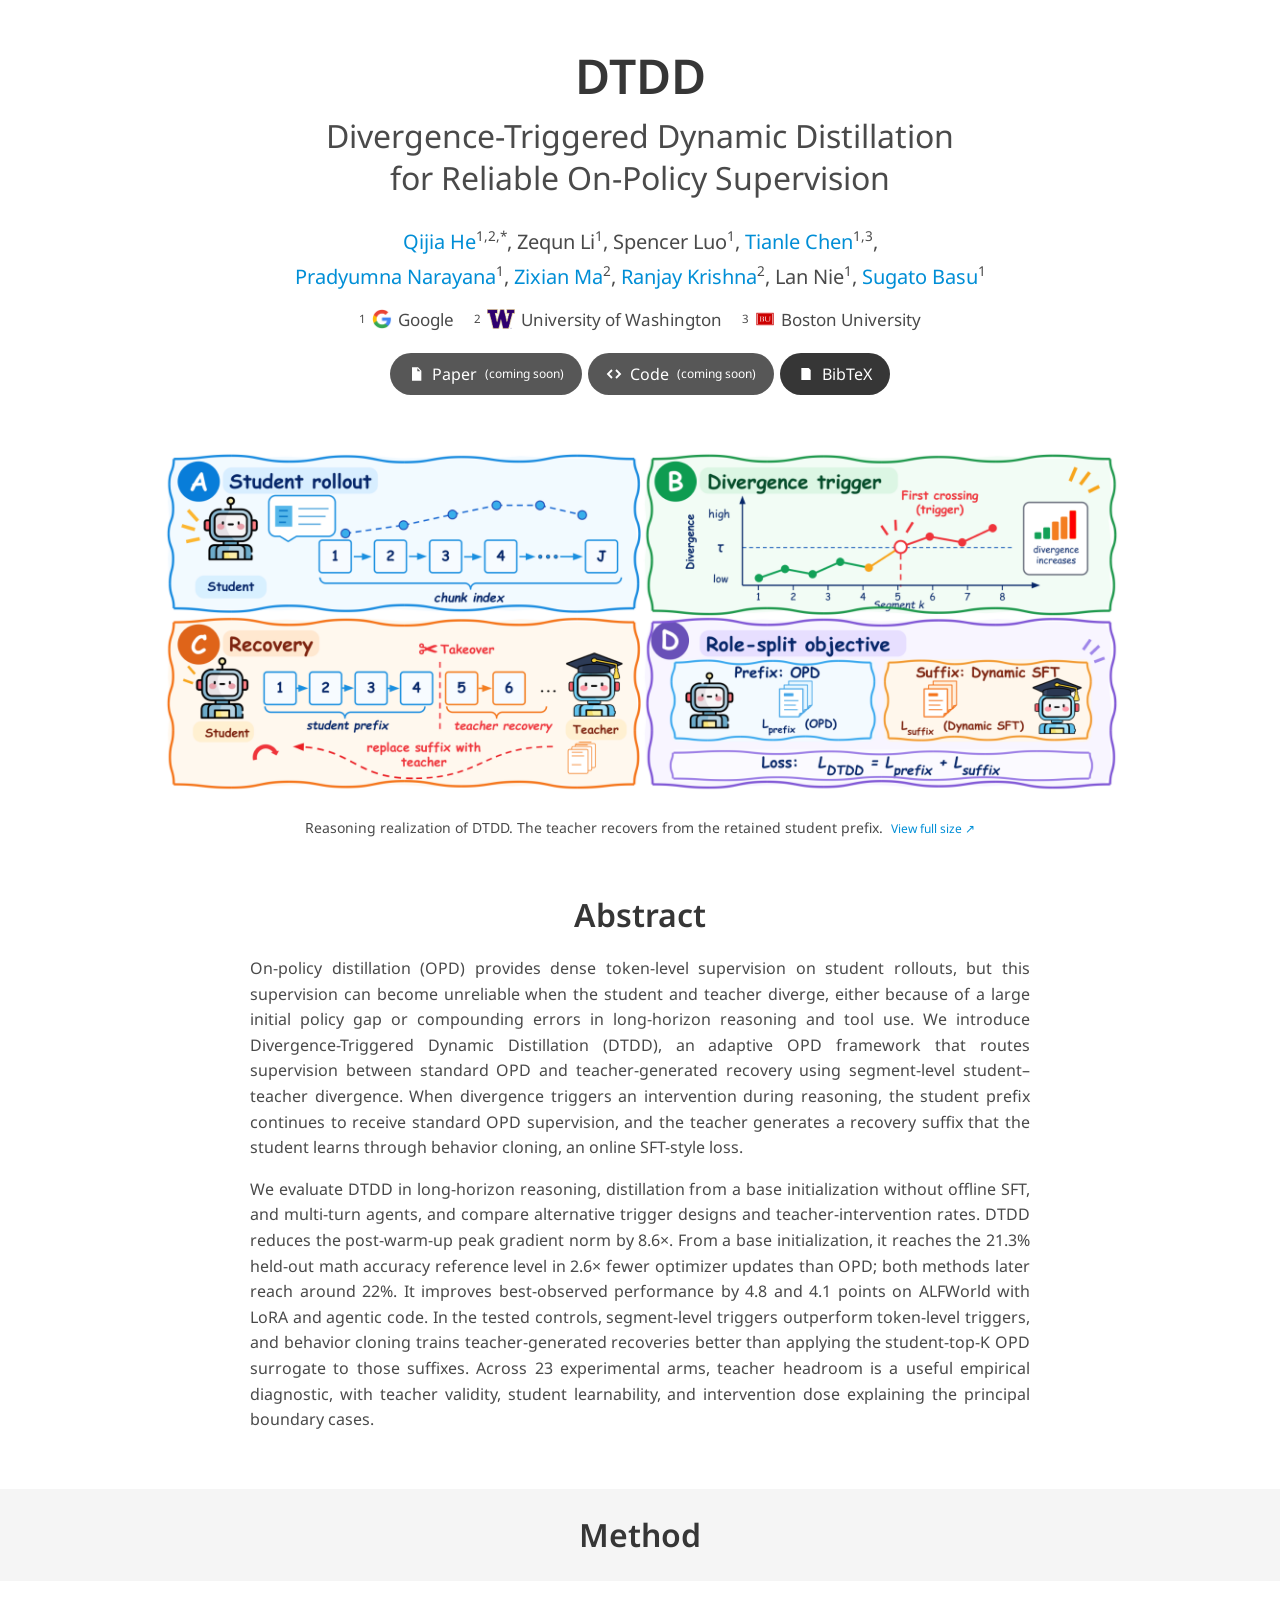
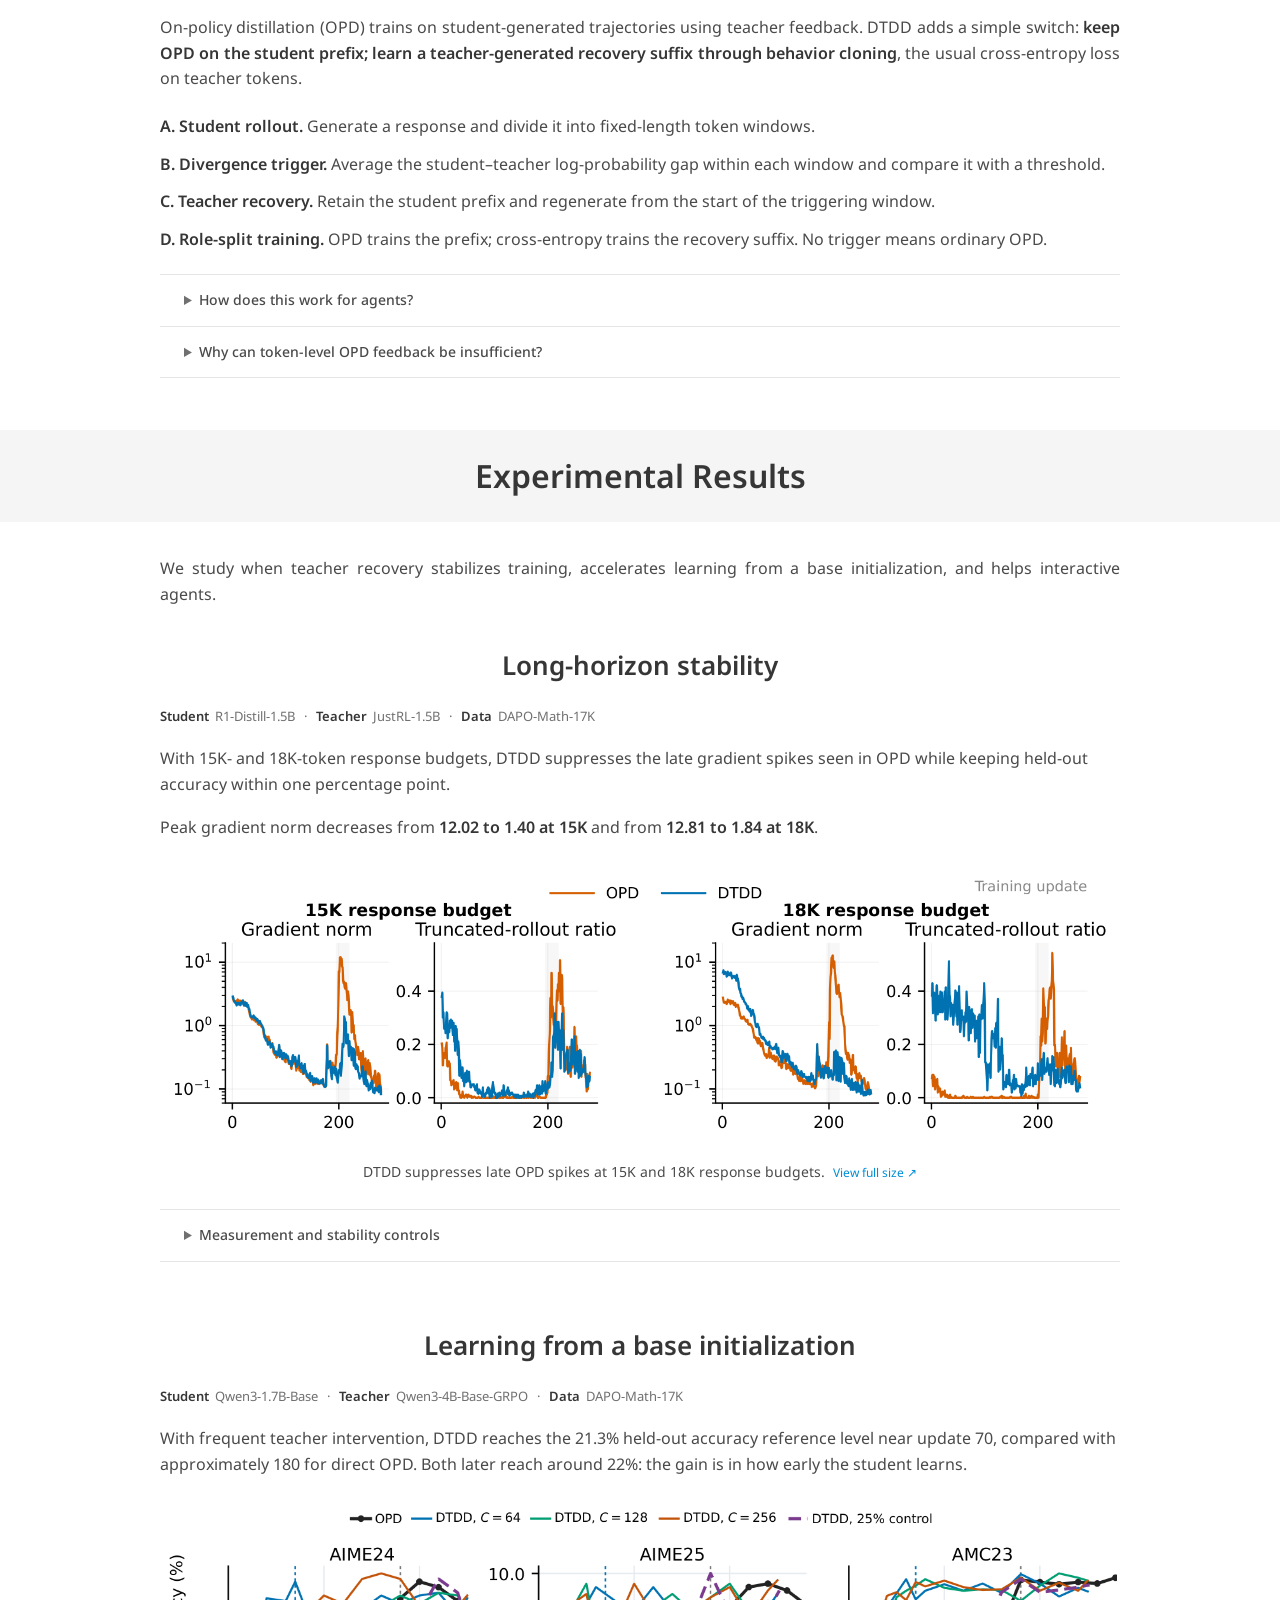
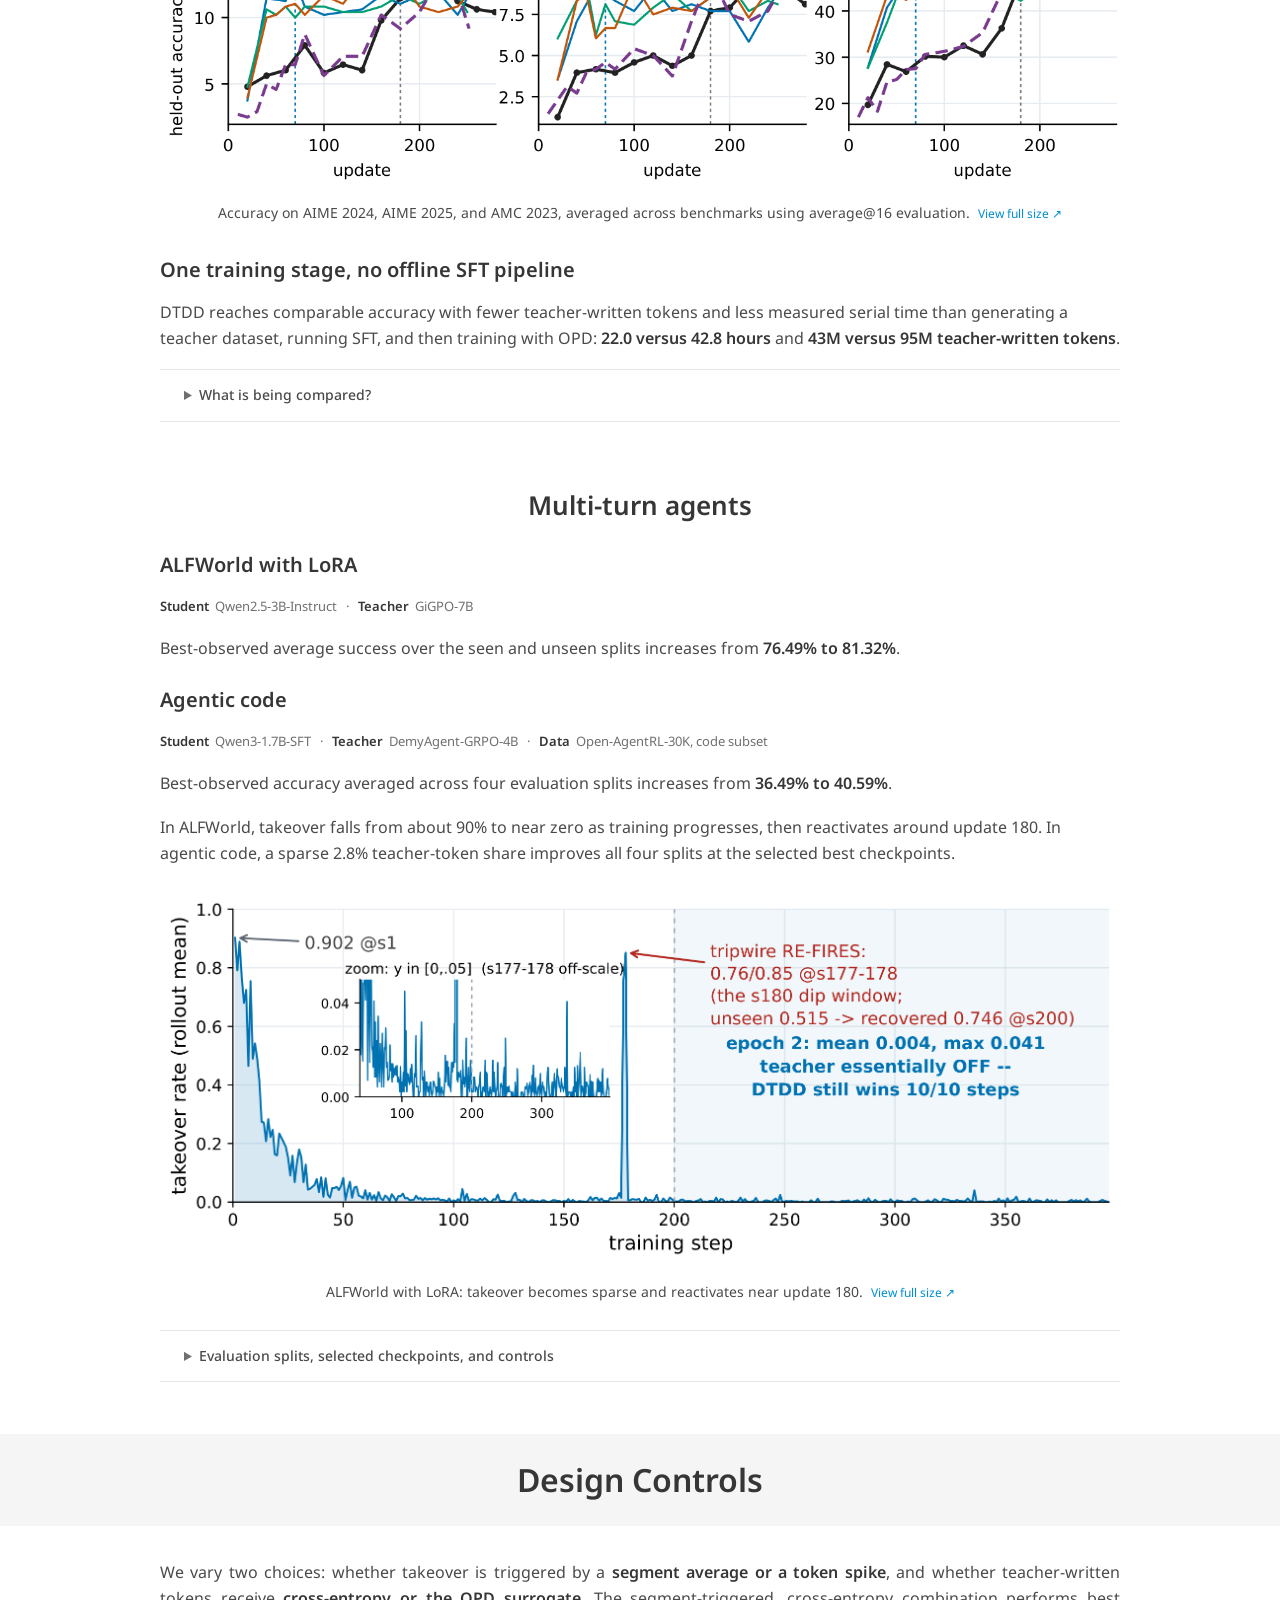
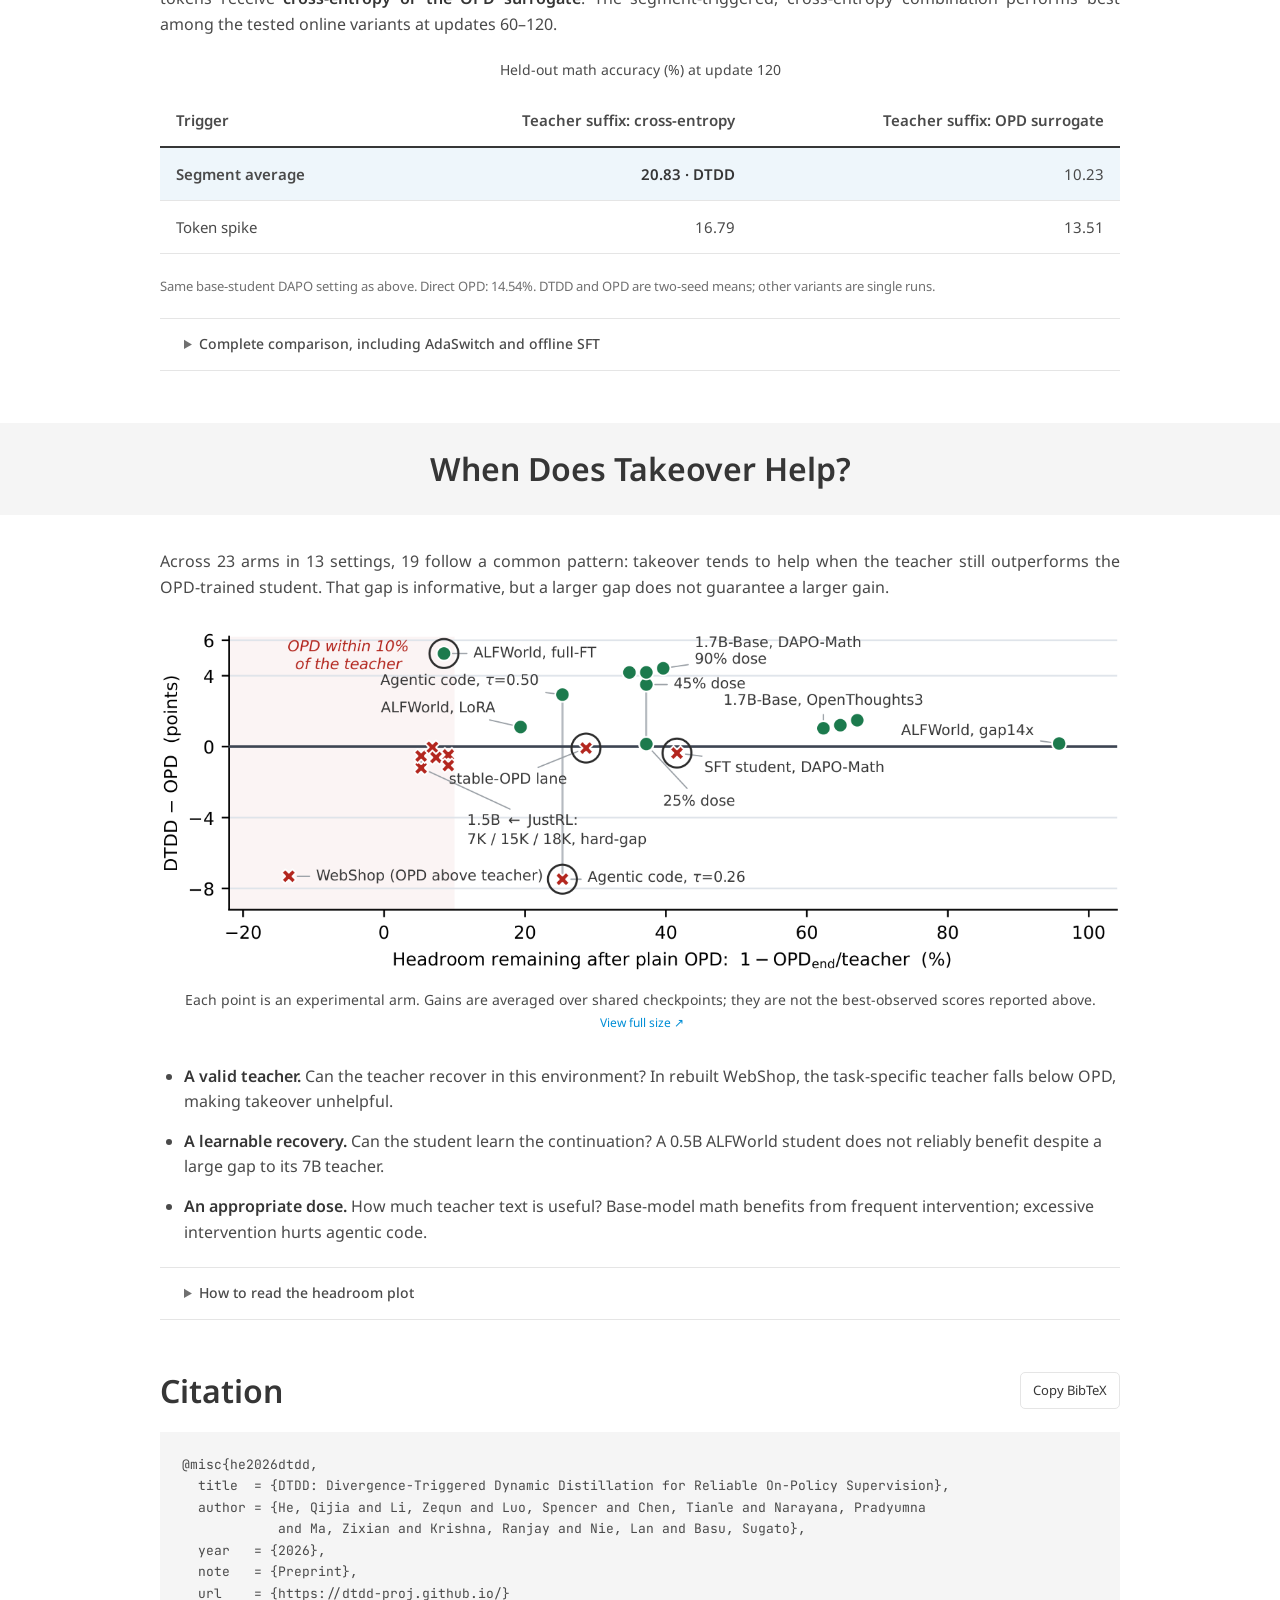
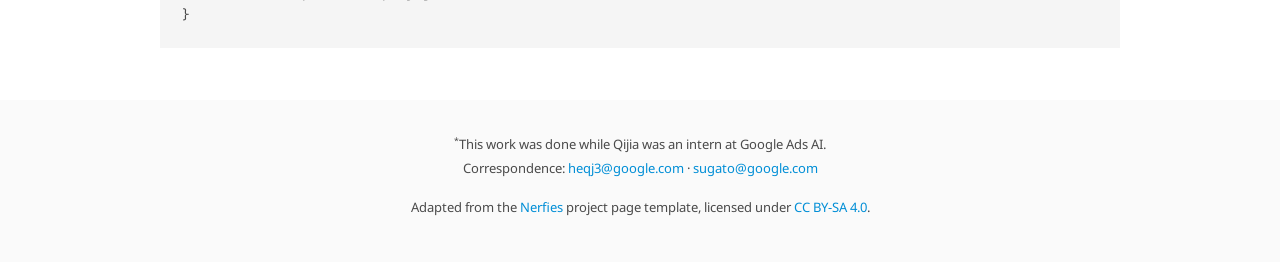
==== index.html @ 95c1c894 "Link Pradyumna Narayana to Google Scholar" ====
<!doctype html>
<html lang="en">
<head>
  <meta charset="utf-8">
  <meta name="viewport" content="width=device-width,initial-scale=1">
  <meta name="color-scheme" content="light">
  <title>DTDD: Divergence-Triggered Dynamic Distillation for Reliable On-Policy Supervision</title>
  <meta name="description" content="DTDD uses segment-level student–teacher divergence to route supervision: OPD on the student prefix, behavior cloning on the teacher recovery suffix.">
  <link rel="canonical" href="https://dtdd-proj.github.io/">
  <meta property="og:type" content="website">
  <meta property="og:url" content="https://dtdd-proj.github.io/">
  <meta property="og:title" content="DTDD: Divergence-Triggered Dynamic Distillation for Reliable On-Policy Supervision">
  <meta property="og:description" content="DTDD uses segment-level student–teacher divergence to route supervision: OPD on the student prefix, behavior cloning on the teacher recovery suffix.">
  <meta property="og:image" content="https://dtdd-proj.github.io/static/images/fig_dtdd_pipeline.png">
  <meta property="og:image:width" content="2000">
  <meta property="og:image:height" content="730">
  <meta property="og:image:alt" content="DTDD: student rollout, divergence trigger, teacher recovery, and role-split training.">
  <meta name="twitter:card" content="summary_large_image">
  <meta name="twitter:title" content="DTDD: Divergence-Triggered Dynamic Distillation for Reliable On-Policy Supervision">
  <meta name="twitter:description" content="DTDD uses segment-level student–teacher divergence to route supervision: OPD on the student prefix, behavior cloning on the teacher recovery suffix.">
  <meta name="twitter:image" content="https://dtdd-proj.github.io/static/images/fig_dtdd_pipeline.png">
  <link rel="icon" href="static/favicon.svg" type="image/svg+xml">
  <link rel="preconnect" href="https://fonts.googleapis.com">
  <link rel="preconnect" href="https://fonts.gstatic.com" crossorigin>
  <link rel="stylesheet" href="https://fonts.googleapis.com/css2?family=Google+Sans:wght@400;500;600;700&family=Noto+Sans:wght@400;500;600;700&family=JetBrains+Mono:wght@400&display=swap">
  <link rel="stylesheet" href="static/site.css">
  <script src="static/site.js" defer></script>
</head>
<body>
<a class="skip-link" href="#method">Skip to the method</a>
<main id="top">
  <header class="hero">
    <h1>DTDD</h1>
    <p class="publication-subtitle">Divergence-Triggered Dynamic Distillation<br class="desktop-break"> for Reliable On-Policy Supervision</p>
    <div class="authors">
      <span><a href="https://qijia-he.github.io/">Qijia He</a><sup>1,2,*</sup></span>,
      <span>Zequn Li<sup>1</sup></span>,
      <span>Spencer Luo<sup>1</sup></span>,
      <span><a href="https://cs-people.bu.edu/tianle/">Tianle Chen</a><sup>1,3</sup></span>,
      <span><a href="https://scholar.google.com/citations?user=BV2dbjEAAAAJ&amp;hl=en">Pradyumna Narayana</a><sup>1</sup></span>,
      <span><a href="https://zixianma.github.io/">Zixian Ma</a><sup>2</sup></span>,
      <span><a href="https://ranjaykrishna.com/index.html">Ranjay Krishna</a><sup>2</sup></span>,
      <span>Lan Nie<sup>1</sup></span>,
      <span><a href="https://sites.google.com/site/sugatobasu/">Sugato Basu</a><sup>1</sup></span>
    </div>
    <div class="affiliations">
      <span><sup>1</sup><img src="static/images/google_g.png" width="330" height="330" alt="">Google</span>
      <span><sup>2</sup><img src="static/images/uw.png" width="330" height="228" alt="">University of Washington</span>
      <span><sup>3</sup><img src="static/images/bu_monogram.png" width="57" height="57" alt="">Boston University</span>
    </div>
    <div class="resources"><span class="button unavailable" aria-disabled="true"><svg viewBox="0 0 24 24" aria-hidden="true"><path d="M6 2h9l5 5v15H6zM14 3.5V8h4.5"/></svg>Paper<span class="resource-status">(coming soon)</span></span><span class="button unavailable" aria-disabled="true"><svg viewBox="0 0 24 24" aria-hidden="true"><path d="M8 5 1 12l7 7 2-2-5-5 5-5zm8 0-2 2 5 5-5 5 2 2 7-7z"/></svg>Code<span class="resource-status">(coming soon)</span></span><a class="button" href="#bibtex"><svg viewBox="0 0 24 24" aria-hidden="true"><path d="M5 3h11l3 3v15H5zM8 9h8v1.5H8zm0 3h8v1.5H8zm0 3h5v1.5H8z"/></svg>BibTeX</a></div>
  </header>

  <div class="teaser">
    <figure>
      <div class="figure-scroll" tabindex="0" role="region" aria-label="Reasoning pipeline: a student rollout is split into segments; the first high-divergence segment marks where the teacher regenerates the suffix; the prefix receives OPD and the suffix behavior cloning.">
        <a class="figure-link" href="static/images/fig_dtdd_pipeline.png" data-lightbox aria-label="Enlarge figure: Reasoning pipeline: a student rollout is split into segments; the first high-divergence segment marks where the teacher regenerates the suffix; the prefix receives OPD and the suffix behavior cloning.">
          <img src="static/images/fig_dtdd_pipeline.png" width="2000" height="730" loading="eager" decoding="async" fetchpriority="high" alt="Reasoning pipeline: a student rollout is split into segments; the first high-divergence segment marks where the teacher regenerates the suffix; the prefix receives OPD and the suffix behavior cloning.">
        </a>
      </div>
      <figcaption>Reasoning realization of DTDD. The teacher recovers from the retained student prefix. <a href="static/images/fig_dtdd_pipeline.png" data-lightbox data-alt="Reasoning pipeline: a student rollout is split into segments; the first high-divergence segment marks where the teacher regenerates the suffix; the prefix receives OPD and the suffix behavior cloning." class="enlarge">View full size ↗</a><span class="swipe-hint">Swipe to explore the plot on mobile.</span></figcaption>
    </figure>
  </div>

  <section id="abstract" class="abstract">
    <h2>Abstract</h2>
    <div class="prose">
      <p>On-policy distillation (OPD) provides dense token-level supervision on student rollouts, but this supervision can become unreliable when the student and teacher diverge, either because of a large initial policy gap or compounding errors in long-horizon reasoning and tool use. We introduce Divergence-Triggered Dynamic Distillation (DTDD), an adaptive OPD framework that routes supervision between standard OPD and teacher-generated recovery using segment-level student–teacher divergence. When divergence triggers an intervention during reasoning, the student prefix continues to receive standard OPD supervision, and the teacher generates a recovery suffix that the student learns through behavior cloning, an online SFT-style loss.</p>
      <p>We evaluate DTDD in long-horizon reasoning, distillation from a base initialization without offline SFT, and multi-turn agents, and compare alternative trigger designs and teacher-intervention rates. DTDD reduces the post-warm-up peak gradient norm by 8.6×. From a base initialization, it reaches the 21.3% held-out math accuracy reference level in 2.6× fewer optimizer updates than OPD; both methods later reach around 22%. It improves best-observed performance by 4.8 and 4.1 points on ALFWorld with LoRA and agentic code. In the tested controls, segment-level triggers outperform token-level triggers, and behavior cloning trains teacher-generated recoveries better than applying the student-top-K OPD surrogate to those suffixes. Across 23 experimental arms, teacher headroom is a useful empirical diagnostic, with teacher validity, student learnability, and intervention dose explaining the principal boundary cases.</p>
    </div>
  </section>

  <section id="method">
    <div class="section-heading"><h2>Method</h2></div>
    <p class="section-intro">On-policy distillation (OPD) trains on student-generated trajectories using teacher feedback. DTDD adds a simple switch: <strong>keep OPD on the student prefix; learn a teacher-generated recovery suffix through behavior cloning</strong>, the usual cross-entropy loss on teacher tokens.</p>
    <ol class="steps">
      <li><strong>A. Student rollout.</strong> Generate a response and divide it into fixed-length token windows.</li>
      <li><strong>B. Divergence trigger.</strong> Average the student–teacher log-probability gap within each window and compare it with a threshold.</li>
      <li><strong>C. Teacher recovery.</strong> Retain the student prefix and regenerate from the start of the triggering window.</li>
      <li><strong>D. Role-split training.</strong> OPD trains the prefix; cross-entropy trains the recovery suffix. No trigger means ordinary OPD.</li>
    </ol>
    <details>
      <summary>How does this work for agents?</summary>
      <div class="detail-content prose"><p>A segment becomes a model-generated action. In agentic code, the teacher replaces the triggering action and completes the rest of the episode. In ALFWorld and WebShop, the teacher replaces only that action, and the student resumes at the next turn.</p><p>Agentic code uses behavior cloning on teacher-written tokens. ALFWorld and WebShop retain their existing sampled-token OPD surrogate on replacement actions, giving imitation weighted by the student–teacher log-probability gap.</p></div>
    </details>
    <details class="motivation">
      <summary>Why can token-level OPD feedback be insufficient?</summary>
      <div class="detail-content prose"><p>A base student may need coherent demonstrations to acquire a compatible reasoning pattern. Long reasoning can become unstable, and an incorrect tool call can change all later observations. Local teacher feedback on the resulting trajectory may no longer be enough to show the student how to recover.</p><figure>
      <div class="figure-scroll" tabindex="0" role="region" aria-label="Illustrations of slow learning from a base student, late instability under long response budgets, and error propagation after a wrong tool call.">
        <a class="figure-link" href="static/images/fig_opd_failure_cases.png" data-lightbox aria-label="Enlarge figure: Illustrations of slow learning from a base student, late instability under long response budgets, and error propagation after a wrong tool call.">
          <img src="static/images/fig_opd_failure_cases.png" width="2000" height="730" loading="lazy" decoding="async" alt="Illustrations of slow learning from a base student, late instability under long response budgets, and error propagation after a wrong tool call.">
        </a>
      </div>
      <figcaption>Examples motivating teacher recovery: a large initial policy gap, long reasoning trajectories, and errors that propagate through tool use. <a href="static/images/fig_opd_failure_cases.png" data-lightbox data-alt="Illustrations of slow learning from a base student, late instability under long response budgets, and error propagation after a wrong tool call." class="enlarge">View full size ↗</a><span class="swipe-hint">Swipe to explore the plot on mobile.</span></figcaption>
    </figure></div>
    </details>
  </section>

  <section id="results">
    <div class="section-heading"><h2>Experimental Results</h2></div>
    <p class="section-intro">We study when teacher recovery stabilizes training, accelerates learning from a base initialization, and helps interactive agents.</p>

    <article id="stability" class="result">
      <h3>Long-horizon stability</h3>
      <p class="setting"><b>Student</b> R1-Distill-1.5B <span>·</span> <b>Teacher</b> JustRL-1.5B <span>·</span> <b>Data</b> DAPO-Math-17K</p>
      <p>With 15K- and 18K-token response budgets, DTDD suppresses the late gradient spikes seen in OPD while keeping held-out accuracy within one percentage point.</p>
      <p>Peak gradient norm decreases from <strong>12.02 to 1.40 at 15K</strong> and from <strong>12.81 to 1.84 at 18K</strong>.</p>
      <figure>
      <div class="figure-scroll" tabindex="0" role="region" aria-label="OPD and DTDD gradient norm and truncated-rollout ratio over training, grouped by 15K and 18K response budgets.">
        <a class="figure-link" href="static/images/stability_main.png" data-lightbox aria-label="Enlarge figure: OPD and DTDD gradient norm and truncated-rollout ratio over training, grouped by 15K and 18K response budgets.">
          <img src="static/images/stability_main.png" width="1623" height="470" loading="lazy" decoding="async" alt="OPD and DTDD gradient norm and truncated-rollout ratio over training, grouped by 15K and 18K response budgets.">
        </a>
      </div>
      <figcaption>DTDD suppresses late OPD spikes at 15K and 18K response budgets. <a href="static/images/stability_main.png" data-lightbox data-alt="OPD and DTDD gradient norm and truncated-rollout ratio over training, grouped by 15K and 18K response budgets." class="enlarge">View full size ↗</a><span class="swipe-hint">Swipe to explore the plot on mobile.</span></figcaption>
    </figure>
      <details><summary>Measurement and stability controls</summary><div class="detail-content prose"><p>The full model names are DeepSeek-R1-Distill-Qwen-1.5B and JustRL-DeepSeek-1.5B. Peak gradient norms are measured from update 51 onward, after the initial optimization transient. The 7K response-budget setting serves as a stable OPD control.</p><p>Clipping the per-token OPD signal to [−1, 1] also stabilizes these runs. This control shows that teacher recovery is one way to suppress the late optimization event; it is not required for stability alone.</p></div></details>
    </article>

    <article id="efficiency" class="result">
      <h3>Learning from a base initialization</h3>
      <p class="setting"><b>Student</b> Qwen3-1.7B-Base <span>·</span> <b>Teacher</b> Qwen3-4B-Base-GRPO <span>·</span> <b>Data</b> DAPO-Math-17K</p>
      <p>With frequent teacher intervention, DTDD reaches the 21.3% held-out accuracy reference level near update 70, compared with approximately 180 for direct OPD. Both later reach around 22%: the gain is in how early the student learns.</p>
      <figure>
      <div class="figure-scroll" tabindex="0" role="region" aria-label="Held-out math accuracy over training for OPD and DTDD at different window sizes and intervention levels.">
        <a class="figure-link" href="static/images/base_efficiency_main.png" data-lightbox aria-label="Enlarge figure: Held-out math accuracy over training for OPD and DTDD at different window sizes and intervention levels.">
          <img src="static/images/base_efficiency_main.png" width="1510" height="444" loading="lazy" decoding="async" alt="Held-out math accuracy over training for OPD and DTDD at different window sizes and intervention levels.">
        </a>
      </div>
      <figcaption>Accuracy on AIME 2024, AIME 2025, and AMC 2023, averaged across benchmarks using average@16 evaluation. <a href="static/images/base_efficiency_main.png" data-lightbox data-alt="Held-out math accuracy over training for OPD and DTDD at different window sizes and intervention levels." class="enlarge">View full size ↗</a><span class="swipe-hint">Swipe to explore the plot on mobile.</span></figcaption>
    </figure>
      <h4>One training stage, no offline SFT pipeline</h4>
      <p>DTDD reaches comparable accuracy with fewer teacher-written tokens and less measured serial time than generating a teacher dataset, running SFT, and then training with OPD: <strong>22.0 versus 42.8 hours</strong> and <strong>43M versus 95M teacher-written tokens</strong>.</p>
      <details><summary>What is being compared?</summary><div class="detail-content prose"><p>The 2.6× comparison counts optimizer updates against direct OPD, not elapsed time. The serial-time comparison is a separate run: DTDD reaches 21.34% at update 80 in 22.0 hours; the offline SFT-then-OPD pipeline reaches 21.55% at update 20 in approximately 42.8 hours, including data generation, SFT, checkpoint merging, and OPD.</p><p>The offline stages use A40 and A100 GPUs; this DTDD run uses four L40S GPUs. These are measured pipeline times, not hardware-normalized compute savings: the corresponding totals are approximately 66 and 88 GPU-hours. The 95M and 43M figures count teacher-written tokens, not teacher scoring of student tokens.</p><p>The figure compares different token-window sizes and intervention controllers. Its fixed-threshold control starts around 25% takeover and adapts thereafter; it is not a constant 25% rate. The reasoning implementation generates the full student response before choosing the teacher recovery boundary, so takeover does not save student rollout computation.</p></div></details>
    </article>

    <article id="agents" class="result">
      <h3>Multi-turn agents</h3>
      <h4>ALFWorld with LoRA</h4>
      <p class="setting"><b>Student</b> Qwen2.5-3B-Instruct <span>·</span> <b>Teacher</b> GiGPO-7B</p>
      <p>Best-observed average success over the seen and unseen splits increases from <strong>76.49% to 81.32%</strong>.</p>
      <h4>Agentic code</h4>
      <p class="setting"><b>Student</b> Qwen3-1.7B-SFT <span>·</span> <b>Teacher</b> DemyAgent-GRPO-4B <span>·</span> <b>Data</b> Open-AgentRL-30K, code subset</p>
      <p>Best-observed accuracy averaged across four evaluation splits increases from <strong>36.49% to 40.59%</strong>.</p>
      <p>In ALFWorld, takeover falls from about 90% to near zero as training progresses, then reactivates around update 180. In agentic code, a sparse 2.8% teacher-token share improves all four splits at the selected best checkpoints.</p>
      <figure>
      <div class="figure-scroll" tabindex="0" role="region" aria-label="ALFWorld LoRA takeover dynamics: intervention declines as training progresses and rises again around update 180.">
        <a class="figure-link" href="static/images/alfworld_takeover.png" data-lightbox aria-label="Enlarge figure: ALFWorld LoRA takeover dynamics: intervention declines as training progresses and rises again around update 180.">
          <img src="static/images/alfworld_takeover.png" width="1943" height="755" loading="lazy" decoding="async" alt="ALFWorld LoRA takeover dynamics: intervention declines as training progresses and rises again around update 180.">
        </a>
      </div>
      <figcaption>ALFWorld with LoRA: takeover becomes sparse and reactivates near update 180. <a href="static/images/alfworld_takeover.png" data-lightbox data-alt="ALFWorld LoRA takeover dynamics: intervention declines as training progresses and rises again around update 180." class="enlarge">View full size ↗</a><span class="swipe-hint">Swipe to explore the plot on mobile.</span></figcaption>
    </figure>
      <details><summary>Evaluation splits, selected checkpoints, and controls</summary><div class="detail-content prose"><p>Best-observed results select one checkpoint per method by the average across complete evaluations. ALFWorld uses updates 280 and 140 for OPD and DTDD; code uses updates 80 and 60. Code averages HO-200 full, HO-200 subset, LiveCodeBench v1, and LiveCodeBench v6.</p><p>At the last shared ALFWorld checkpoint (400), success is 70.06% for OPD and 77.59% for DTDD. Under full fine-tuning, the best-observed gain is smaller: +0.34 percentage point, compared with +4.83 with LoRA.</p><p>At the last shared code checkpoint (130), the four-split average is 33.93% for OPD and 34.96% for DTDD. The two LiveCodeBench splits average 42.26% and 38.43%, respectively; the held-out code splits average 25.60% and 31.50%. The best-observed and endpoint views therefore answer different questions about training.</p></div></details>
    </article>
  </section>

  <section id="design">
    <div class="section-heading"><h2>Design Controls</h2></div>
    <p class="section-intro">We vary two choices: whether takeover is triggered by a <strong>segment average or a token spike</strong>, and whether teacher-written tokens receive <strong>cross-entropy or the OPD surrogate</strong>. The segment-triggered, cross-entropy combination performs best among the tested online variants at updates 60–120.</p>
    <div class="table-scroll" role="region" aria-label="Trigger and loss controls at update 120" tabindex="0">
      <table class="factorial"><caption>Held-out math accuracy (%) at update 120</caption><thead><tr><th scope="col">Trigger</th><th scope="col">Teacher suffix: cross-entropy</th><th scope="col">Teacher suffix: OPD surrogate</th></tr></thead><tbody><tr class="ours"><th scope="row">Segment average</th><td><strong>20.83 · DTDD</strong></td><td>10.23</td></tr><tr><th scope="row">Token spike</th><td>16.79</td><td>13.51</td></tr></tbody></table>
    </div>
    <p class="table-note">Same base-student DAPO setting as above. Direct OPD: 14.54%. DTDD and OPD are two-seed means; other variants are single runs.</p>
    <details><summary>Complete comparison, including AdaSwitch and offline SFT</summary><div class="detail-content prose">
      <div class="table-scroll" role="region" aria-label="Complete design-control results" tabindex="0"><table><caption>Average@16 (%) over AIME 2024, AIME 2025, and AMC 2023</caption><thead><tr><th scope="col">Trigger / method</th><th scope="col">Suffix loss</th><th scope="col">Step 60</th><th scope="col">80</th><th scope="col">100</th><th scope="col">120</th><th scope="col">Teacher tokens / update</th></tr></thead><tbody>
        <tr><th scope="row">OPD</th><td>—</td><td>12.14</td><td>14.00</td><td>13.15</td><td>14.54</td><td>0</td></tr>
        <tr class="ours"><th scope="row">DTDD (segment)</th><td>Cross-entropy</td><td>20.32</td><td>21.47</td><td>21.08</td><td>20.83</td><td>0.52M</td></tr>
        <tr><th scope="row">Token spike</th><td>OPD surrogate</td><td>12.47</td><td>12.14</td><td>12.81</td><td>13.51</td><td>0.40M</td></tr>
        <tr><th scope="row">Token spike</th><td>Cross-entropy</td><td>13.19</td><td>13.07</td><td>13.26</td><td>16.79</td><td>0.43M</td></tr>
        <tr><th scope="row">Segment</th><td>OPD surrogate</td><td>5.78</td><td>7.80</td><td>8.04</td><td>10.23</td><td>0.67M</td></tr>
        <tr><th scope="row">AdaSwitch (relative 3×)</th><td>OPD surrogate</td><td>18.16</td><td>19.57</td><td>18.68</td><td>19.95</td><td>0.86M</td></tr>
        <tr class="group-start"><th scope="row">Offline SFT then OPD</th><td>—</td><td>20.63</td><td>22.81</td><td>22.45</td><td>22.03</td><td>0 online</td></tr>
      </tbody></table></div>
      <p class="table-note">OPD and DTDD are two-seed means; other rows are single runs. Teacher tokens count generated continuation tokens. Offline SFT uses an additional 95M teacher-written tokens before OPD.</p>
      <p>Cross-entropy is behavior cloning on the actual teacher-written token. The OPD-surrogate controls instead use the student-top-K distillation surrogate on both the student prefix and teacher suffix. This changes the target support as well as the loss, so the result concerns this specific surrogate rather than all forms of distribution matching.</p>
      <p>The token-spike controls use a history-normalized spike score. AdaSwitch is a separate reproduction: its token-level trigger fires when divergence exceeds three times the preceding ten-token mean. It comes closest to DTDD in this comparison and uses approximately 1.7× as many teacher-written tokens per update.</p>
    </div></details>
  </section>

  <section id="headroom">
    <div class="section-heading"><h2>When Does Takeover Help?</h2></div>
    <p class="section-intro">Across 23 arms in 13 settings, 19 follow a common pattern: takeover tends to help when the teacher still outperforms the OPD-trained student. That gap is informative, but a larger gap does not guarantee a larger gain.</p>
    <figure>
      <div class="figure-scroll" tabindex="0" role="region" aria-label="Average DTDD minus OPD performance versus OPD-to-teacher headroom across 23 experimental arms, with boundary cases highlighted.">
        <a class="figure-link" href="static/images/headroom_gate.png" data-lightbox aria-label="Enlarge figure: Average DTDD minus OPD performance versus OPD-to-teacher headroom across 23 experimental arms, with boundary cases highlighted.">
          <img src="static/images/headroom_gate.png" width="1401" height="500" loading="lazy" decoding="async" alt="Average DTDD minus OPD performance versus OPD-to-teacher headroom across 23 experimental arms, with boundary cases highlighted.">
        </a>
      </div>
      <figcaption>Each point is an experimental arm. Gains are averaged over shared checkpoints; they are not the best-observed scores reported above. <a href="static/images/headroom_gate.png" data-lightbox data-alt="Average DTDD minus OPD performance versus OPD-to-teacher headroom across 23 experimental arms, with boundary cases highlighted." class="enlarge">View full size ↗</a><span class="swipe-hint">Swipe to explore the plot on mobile.</span></figcaption>
    </figure>
    <ul class="conditions">
      <li><strong>A valid teacher.</strong> Can the teacher recover in this environment? In rebuilt WebShop, the task-specific teacher falls below OPD, making takeover unhelpful.</li>
      <li><strong>A learnable recovery.</strong> Can the student learn the continuation? A 0.5B ALFWorld student does not reliably benefit despite a large gap to its 7B teacher.</li>
      <li><strong>An appropriate dose.</strong> How much teacher text is useful? Base-model math benefits from frequent intervention; excessive intervention hurts agentic code.</li>
    </ul>
    <details><summary>How to read the headroom plot</summary><div class="detail-content prose"><p>The horizontal axis is normalized teacher headroom, 1 − (OPD endpoint performance / teacher performance). The vertical axis is the DTDD-minus-OPD difference averaged over shared checkpoints. This is a retrospective empirical diagnostic, not a calibrated rule for choosing a threshold or predicting gains.</p><p>The central mechanism is online routing: segment-level divergence determines where teacher recovery enters training. In the base-student experiments, early accuracy gains come from sufficient coherent teacher supervision.</p></div></details>
  </section>

  <section id="bibtex">
    <div class="citation-heading"><h2>Citation</h2><button class="copy" id="copybib" type="button">Copy BibTeX</button></div>
    <pre id="bib">@misc{he2026dtdd,
  title  = {DTDD: Divergence-Triggered Dynamic Distillation for Reliable On-Policy Supervision},
  author = {He, Qijia and Li, Zequn and Luo, Spencer and Chen, Tianle and Narayana, Pradyumna
            and Ma, Zixian and Krishna, Ranjay and Nie, Lan and Basu, Sugato},
  year   = {2026},
  note   = {Preprint},
  url    = {https://dtdd-proj.github.io/}
}</pre>
    <span id="copy-status" class="sr-only" role="status"></span>
  </section>
  <footer>
    <p><sup>*</sup>This work was done while Qijia was an intern at Google Ads AI.</p>
    <p>Correspondence: <a href="mailto:heqj3@google.com">heqj3@google.com</a> · <a href="mailto:sugato@google.com">sugato@google.com</a></p>
    <p class="attribution">Adapted from the <a href="https://nerfies.github.io/">Nerfies</a> project page template, licensed under <a href="https://creativecommons.org/licenses/by-sa/4.0/">CC BY-SA 4.0</a>.</p>
  </footer>
</main>
<dialog id="figure-viewer" aria-labelledby="viewer-title">
  <div class="viewer-toolbar"><h2 id="viewer-title">Figure</h2><div><button type="button" id="zoom-figure" aria-pressed="false">Zoom in</button><a id="original-figure" target="_blank" rel="noopener">Open original ↗</a><button type="button" id="close-viewer" aria-label="Close figure viewer" autofocus>Close ×</button></div></div>
  <div class="viewer-canvas" tabindex="0" role="region" aria-label="Enlarged figure; scroll to pan when zoomed"><img id="viewer-image" alt=""></div>
  <p id="viewer-description"></p>
</dialog>
</body>
</html>
---- static/site.css ----
/* Classic, single-column academic project page, following the VFIG/Nerfies style. */
:root {
  color-scheme: light;
  --paper: #fff;
  --ink: #363636;
  --body: #4a4a4a;
  --muted: #707070;
  --blue: #008ed6;
  --rule: #e5e5e5;
  --soft: #f5f5f5;
  --tint: #eef6fb;
}
* { box-sizing: border-box; }
html { scroll-behavior: smooth; scroll-padding-top: 24px; }
body { margin: 0; background: var(--paper); color: var(--body); font: 16px/1.6 "Noto Sans", sans-serif; }
a { color: var(--blue); text-decoration: none; }
a:hover { text-decoration: underline; }
button { font: inherit; cursor: pointer; }
a:focus-visible, button:focus-visible, summary:focus-visible, [tabindex]:focus-visible { outline: 3px solid var(--blue); outline-offset: 4px; }
p { margin: 0; }
h1, h2, h3, h4 { margin: 0; color: var(--ink); line-height: 1.2; }
h1 { font: 600 48px/1.15 "Google Sans", "Noto Sans", sans-serif; }
h2 { font-size: 32px; font-weight: 600; text-align: center; }
h3 { font-size: 26px; font-weight: 600; text-align: center; }
h4 { font-size: 20px; font-weight: 600; }
strong, b { font-weight: 600; color: var(--ink); }
sup { font-size: .68em; }
.hero { width: min(960px, calc(100% - 48px)); margin: 0 auto; padding: 48px 0 32px; text-align: center; }
.publication-subtitle { font-size: 32px; line-height: 1.3; margin: 12px 0 26px; text-wrap: balance; }
.authors { font: 20px/1.7 "Google Sans", "Noto Sans", sans-serif; text-wrap: balance; }
.authors span { white-space: nowrap; }
.affiliations { display: flex; justify-content: center; flex-wrap: wrap; gap: 6px 20px; margin: 12px 0 20px; font-size: 17px; }
.affiliations span { display: inline-flex; align-items: center; gap: 6px; }
.affiliations img { height: 20px; width: auto; }
.resources { display: flex; justify-content: center; flex-wrap: wrap; gap: 6px; }
.button { display: inline-flex; align-items: center; justify-content: center; gap: 8px; padding: 8px 17px; border: 1px solid transparent; border-radius: 999px; background: #363636; color: #fff; font-size: 16px; line-height: 1.5; }
.button svg { width: 16px; height: 16px; fill: currentColor; flex-shrink: 0; }
.button:not(.unavailable):hover { background: #292929; color: #fff; text-decoration: none; }
.unavailable { background: #575757; cursor: default; }
.resource-status { font-size: 12px; }
.teaser { width: min(960px, calc(100% - 48px)); margin: 24px auto 0; }
section { display: flex; flex-direction: column; align-items: center; gap: 22px; padding-top: 52px; min-width: 0; }
section > * { width: min(960px, calc(100% - 48px)); min-width: 0; }
.section-heading { width: 100%; background: var(--soft); padding: 27px 24px; margin-bottom: 12px; }
.section-intro { text-align: justify; }
.abstract { padding: 48px 0 4px; }
.abstract > * { width: min(780px, calc(100% - 48px)); }
.abstract .prose { text-align: justify; }
.prose { display: grid; gap: 16px; }
figure { margin: 8px 0; min-width: 0; }
.figure-scroll { overflow-x: auto; background: #fff; }
.figure-link { display: block; cursor: zoom-in; }
.figure-link img { display: block; width: 100%; height: auto; }
figcaption { font-size: 14px; line-height: 1.6; text-align: center; padding-top: 16px; }
.enlarge { white-space: nowrap; font-size: 12px; margin-left: 4px; }
.swipe-hint { display: none; }
.steps { padding: 0; margin: 0; list-style: none; display: grid; gap: 12px; }
details { border-top: 1px solid var(--rule); border-bottom: 1px solid var(--rule); padding: 14px 0; font-size: 14px; }
details + details { border-top: 0; margin-top: -22px; }
summary { cursor: pointer; font-weight: 500; margin-left: 18px; padding-inline: 6px; }
summary::marker { color: var(--muted); }
summary:hover { color: var(--blue); }
.detail-content { padding: 18px 8px 4px; min-width: 0; }
.detail-content p { color: var(--body); }
.result { display: grid; gap: 18px; min-width: 0; padding-top: 20px; }
.result + .result { margin-top: 18px; padding-top: 28px; }
.result h3 { margin-bottom: 6px; }
.result h4 { margin-top: 8px; }
.setting { font-size: 13px; color: var(--muted); line-height: 1.8; }
.setting b { margin-right: 3px; }
.setting > span { padding-inline: 6px; }
.table-scroll { overflow-x: auto; min-width: 0; }
table { border-collapse: collapse; width: 100%; font-size: 14px; font-variant-numeric: tabular-nums; }
caption { text-align: center; font-size: 14px; padding-bottom: 12px; }
th, td { padding: 10px 12px; border-bottom: 1px solid var(--rule); text-align: right; white-space: nowrap; }
th:first-child, td:first-child { text-align: left; }
thead th { font-weight: 600; border-bottom: 2px solid var(--ink); }
tbody th { font-weight: 400; }
.ours { background: var(--tint); }
.ours th { font-weight: 600; }
.group-start > * { border-top: 2px solid var(--rule); }
.factorial { font-size: 15px; }
.factorial th, .factorial td { padding: 14px 16px; }
.table-note { font-size: 13px; color: var(--muted); }
.conditions { padding-left: 24px; margin: 0; display: grid; gap: 14px; }
.citation-heading { display: flex; justify-content: space-between; align-items: center; gap: 16px; }
.citation-heading h2 { text-align: left; }
.copy, .viewer-toolbar button, .viewer-toolbar a { background: var(--paper); border: 1px solid var(--rule); border-radius: 5px; padding: 7px 12px; color: var(--ink); font-size: 13px; text-decoration: none; }
.copy:hover, .viewer-toolbar button:hover, .viewer-toolbar a:hover { background: var(--soft); }
pre { font: 13px/1.65 "JetBrains Mono", ui-monospace, monospace; margin: 0; padding: 22px; background: var(--soft); overflow-x: auto; }
footer { margin-top: 52px; padding: 32px 24px 42px; background: #fafafa; font-size: 13px; text-align: center; line-height: 1.9; }
footer p { max-width: 960px; margin-inline: auto; }
footer .attribution { margin-top: 14px; }
.skip-link { position: fixed; top: 8px; left: 12px; z-index: 10; padding: 8px 14px; background: var(--paper); transform: translateY(-160%); }
.skip-link:focus { transform: translateY(0); }
.sr-only { position: absolute; width: 1px; height: 1px; padding: 0; margin: -1px; overflow: hidden; clip: rect(0,0,0,0); white-space: nowrap; border: 0; }
dialog { width: calc(100vw - 32px); max-width: 1900px; height: calc(100dvh - 32px); max-height: calc(100dvh - 32px); padding: 18px; border: 1px solid var(--rule); border-radius: 8px; background: var(--paper); color: var(--ink); overflow: hidden; }
dialog::backdrop { background: rgb(0 0 0 / .82); }
dialog[open] { display: flex; flex-direction: column; gap: 14px; }
.viewer-toolbar { display: flex; justify-content: space-between; align-items: center; gap: 12px; }
.viewer-toolbar h2 { font-size: 16px; }
.viewer-toolbar > div { display: flex; flex-wrap: wrap; gap: 7px; }
.viewer-canvas { flex: 1; min-height: 0; overflow: auto; background: #fff; display: flex; align-items: center; }
.viewer-canvas img { display: block; width: 100%; height: auto; max-width: none; margin: auto; }
.viewer-canvas.zoomed { display: block; }
.viewer-canvas.zoomed img { width: var(--zoom-width); margin: 0; }
#viewer-description { font-size: 13px; color: var(--muted); }
@media (max-width: 700px) {
  .hero { padding-top: 36px; }
  h1 { font-size: 42px; }
  .publication-subtitle { font-size: 26px; }
  .authors { font-size: 17px; }
  .affiliations { font-size: 14px; gap: 8px 16px; }
  .affiliations img { height: 18px; }
  .factorial { font-size: 14px; }
  .factorial th, .factorial td { padding: 12px; }
}
@media (max-width: 480px) {
  .hero, .teaser, section > *, .abstract > * { width: calc(100% - 32px); }
  .section-heading { width: 100%; }
  .hero { padding: 30px 0 22px; }
  h1 { font-size: 40px; }
  .publication-subtitle { font-size: 23px; margin-bottom: 22px; }
  .desktop-break { display: none; }
  .authors { font-size: 16px; line-height: 1.75; }
  .affiliations { font-size: 13px; }
  .button { font-size: 13px; padding: 8px 12px; gap: 6px; }
  .resource-status { font-size: 10px; }
  .button svg { width: 14px; height: 14px; }
  section { padding-top: 38px; gap: 18px; }
  h2 { font-size: 28px; }
  h3 { font-size: 23px; }
  h4 { font-size: 18px; }
  .section-heading { padding-block: 22px; }
  .abstract .prose, .section-intro { text-align: left; }
  .abstract .prose, .result, .section-intro, .steps, .conditions { font-size: 15px; }
  figcaption { font-size: 12px; }
  details { font-size: 13px; }
  details + details { margin-top: -18px; }
  .setting { font-size: 12px; }
  pre { padding: 16px; font-size: 11px; }
  dialog { width: calc(100vw - 16px); height: calc(100dvh - 16px); max-height: calc(100dvh - 16px); padding: 12px; }
  .viewer-toolbar { align-items: flex-start; }
  .viewer-toolbar > div { justify-content: flex-end; }
  .viewer-toolbar button, .viewer-toolbar a { font-size: 10px; padding: 7px; }
  #viewer-description { font-size: 11px; }
}
@media (prefers-reduced-motion: reduce) { html { scroll-behavior: auto; } }
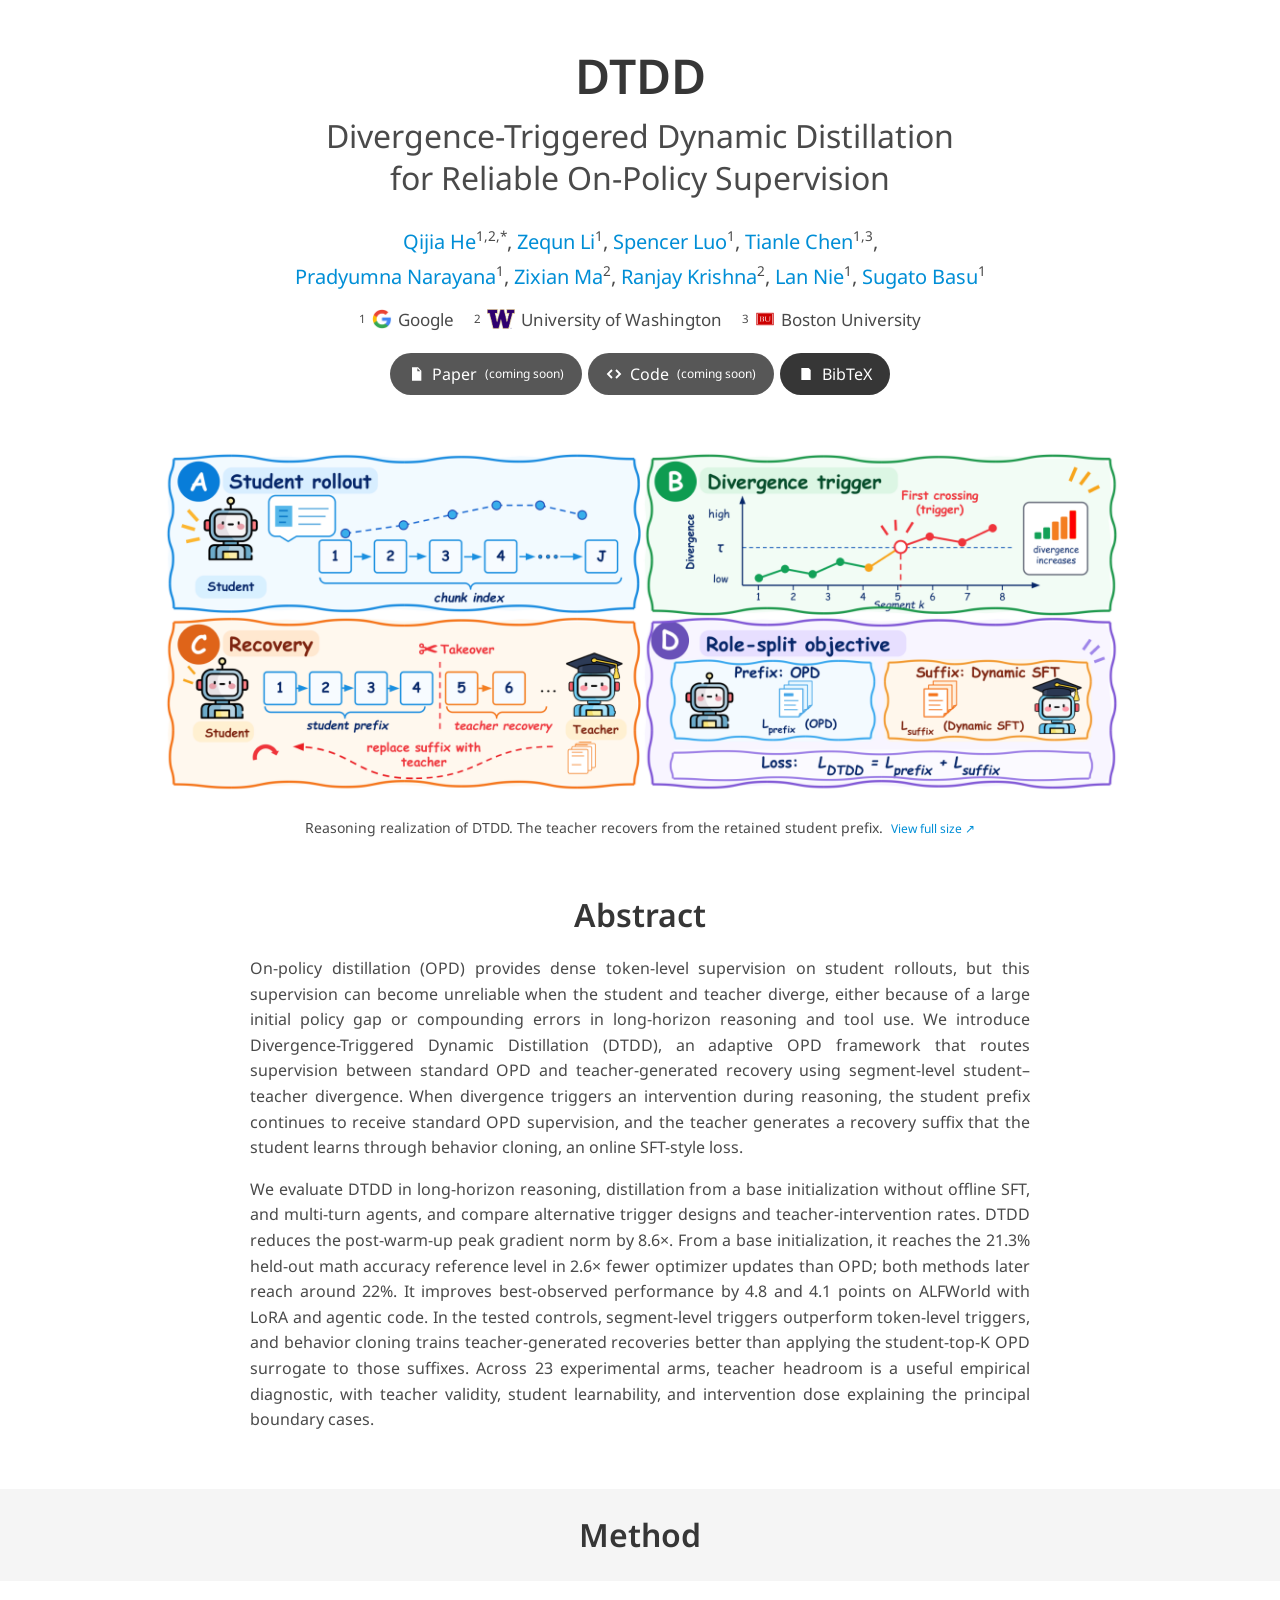
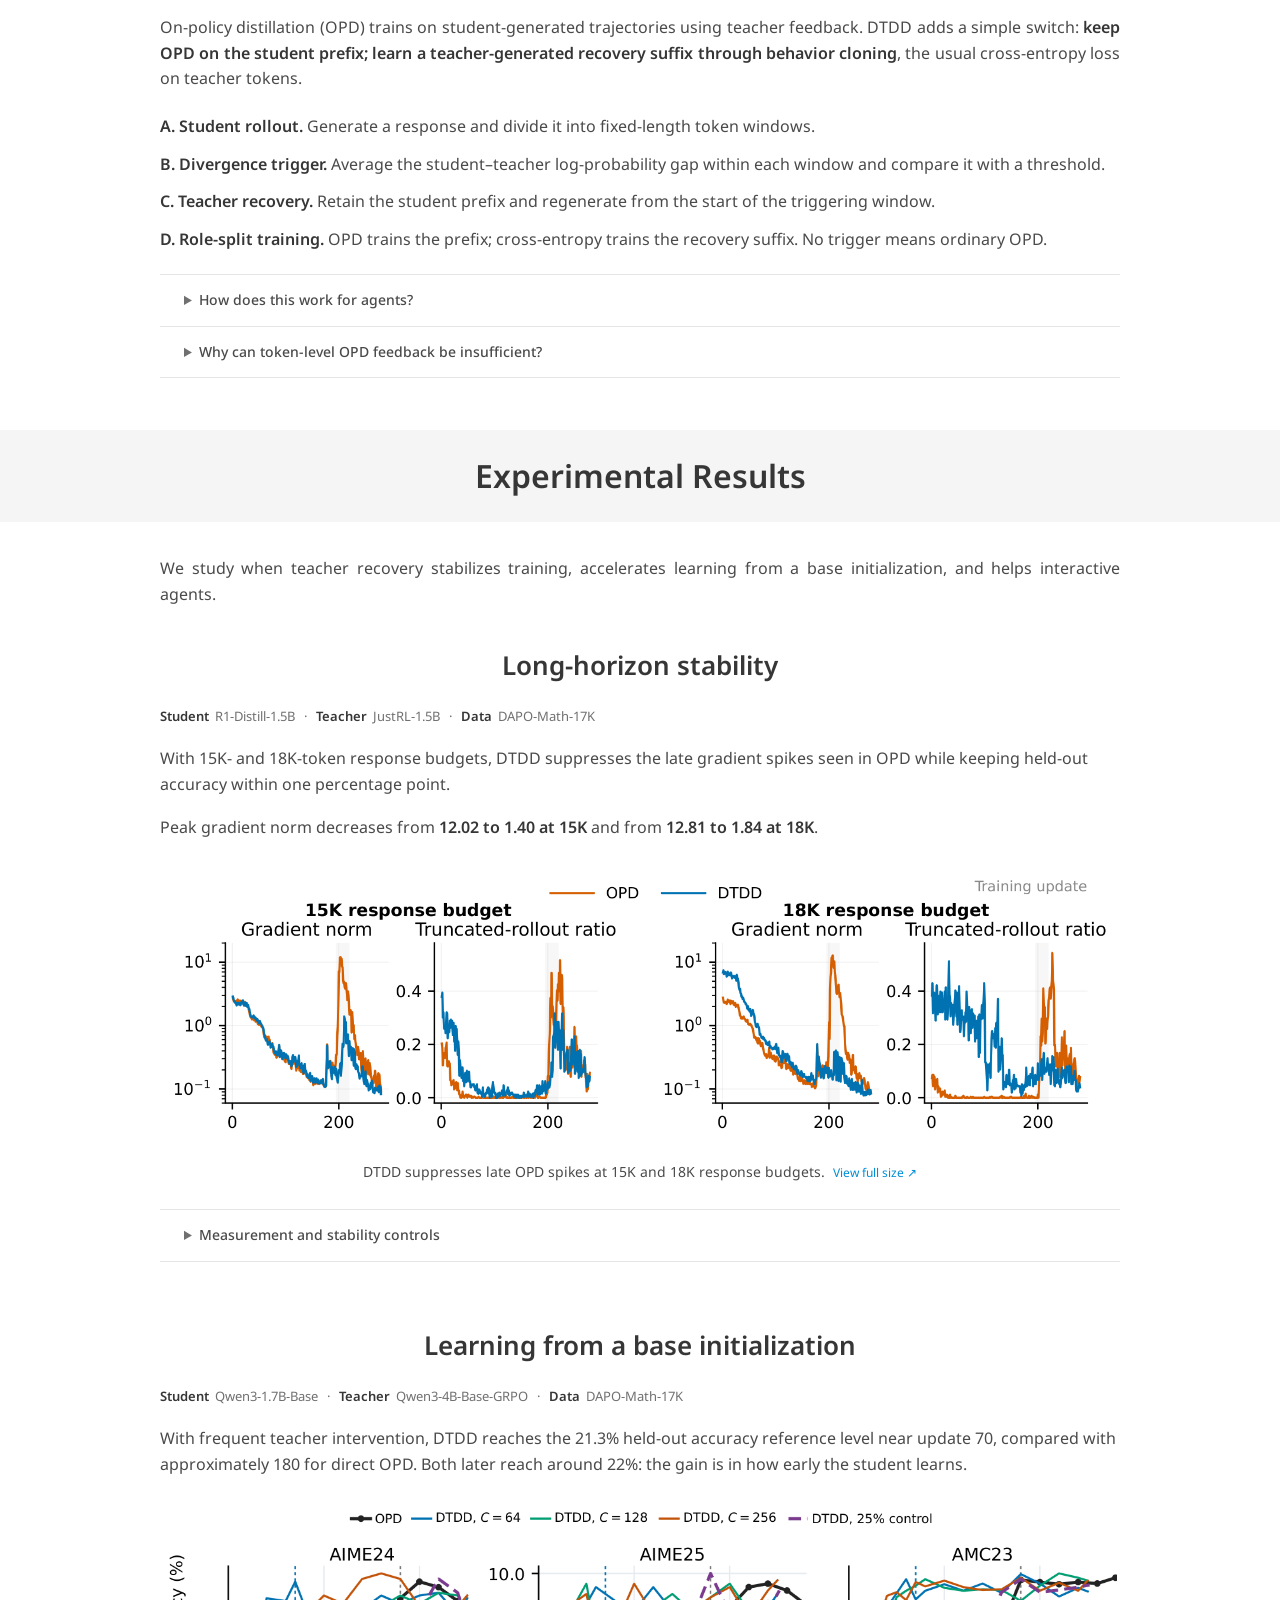
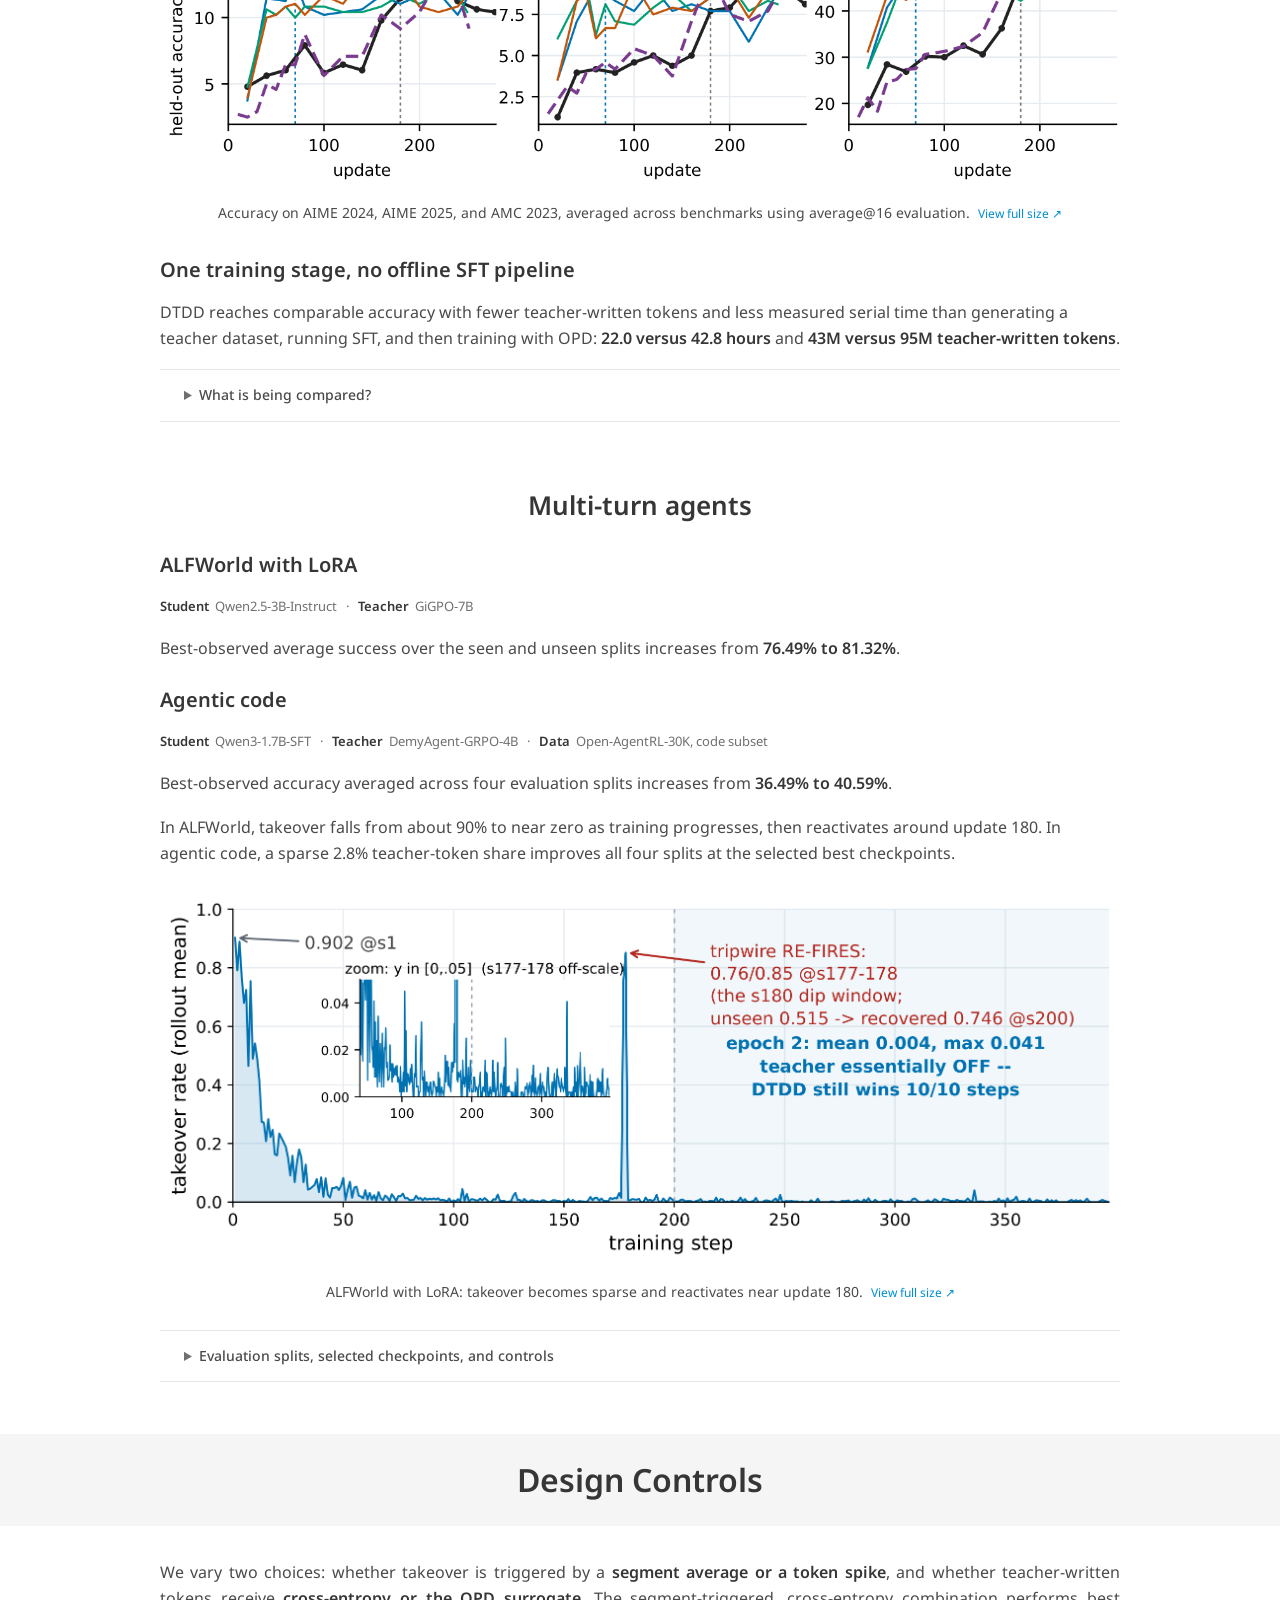
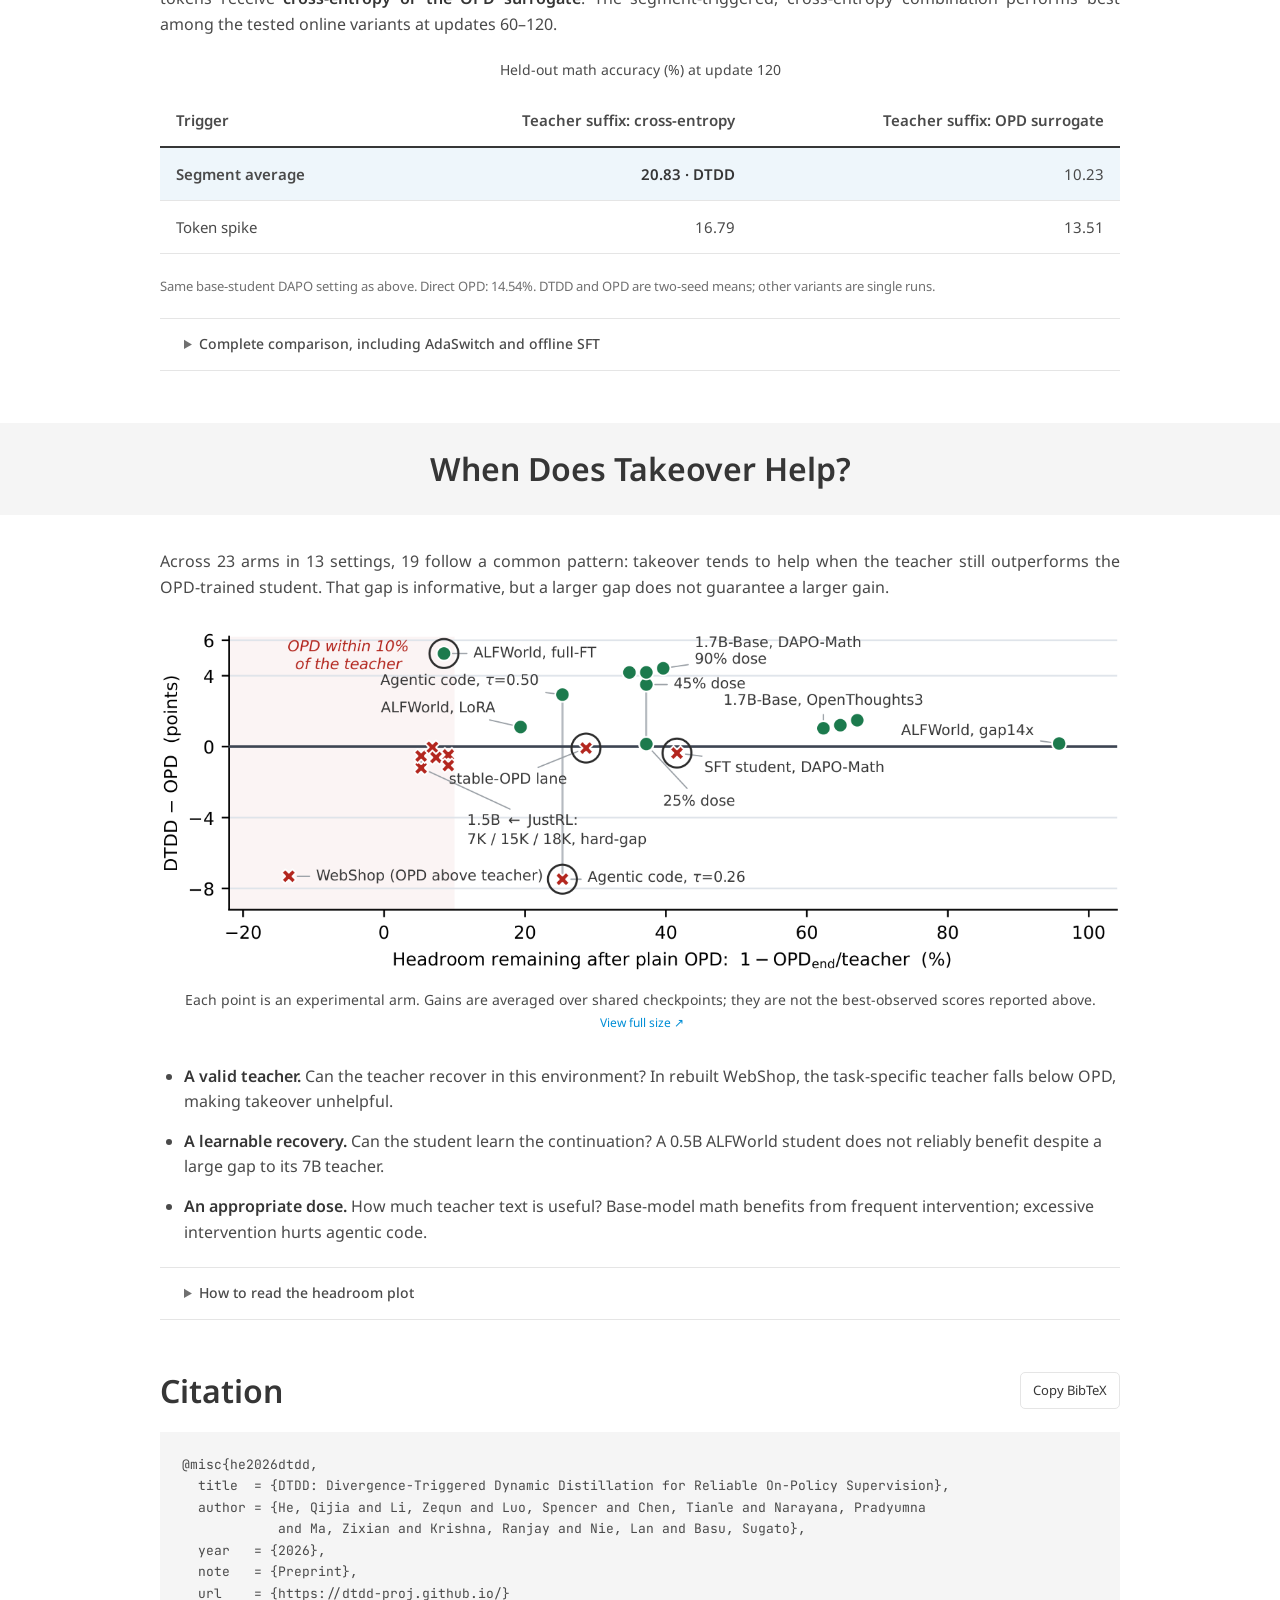
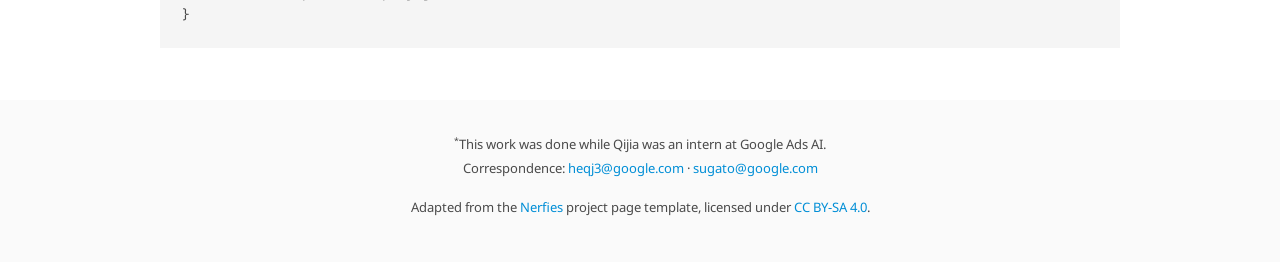
==== commit bad1f5cd: "Unify author name colors and add LinkedIn links" ====
--- a/index.html
+++ b/index.html
@@ -34,13 +34,13 @@
     <p class="publication-subtitle">Divergence-Triggered Dynamic Distillation<br class="desktop-break"> for Reliable On-Policy Supervision</p>
     <div class="authors">
       <span><a href="https://qijia-he.github.io/">Qijia He</a><sup>1,2,*</sup></span>,
-      <span>Zequn Li<sup>1</sup></span>,
-      <span>Spencer Luo<sup>1</sup></span>,
+      <span><a href="https://www.linkedin.com/in/zequn-li-2017/">Zequn Li</a><sup>1</sup></span>,
+      <span><span class="author-name">Spencer Luo</span><sup>1</sup></span>,
       <span><a href="https://cs-people.bu.edu/tianle/">Tianle Chen</a><sup>1,3</sup></span>,
       <span><a href="https://scholar.google.com/citations?user=BV2dbjEAAAAJ&amp;hl=en">Pradyumna Narayana</a><sup>1</sup></span>,
       <span><a href="https://zixianma.github.io/">Zixian Ma</a><sup>2</sup></span>,
       <span><a href="https://ranjaykrishna.com/index.html">Ranjay Krishna</a><sup>2</sup></span>,
-      <span>Lan Nie<sup>1</sup></span>,
+      <span><a href="https://www.linkedin.com/in/lanie/">Lan Nie</a><sup>1</sup></span>,
       <span><a href="https://sites.google.com/site/sugatobasu/">Sugato Basu</a><sup>1</sup></span>
     </div>
     <div class="affiliations">
--- a/static/site.css
+++ b/static/site.css
@@ -29,6 +29,7 @@
 .publication-subtitle { font-size: 32px; line-height: 1.3; margin: 12px 0 26px; text-wrap: balance; }
 .authors { font: 20px/1.7 "Google Sans", "Noto Sans", sans-serif; text-wrap: balance; }
 .authors span { white-space: nowrap; }
+.authors .author-name { color: var(--blue); }
 .affiliations { display: flex; justify-content: center; flex-wrap: wrap; gap: 6px 20px; margin: 12px 0 20px; font-size: 17px; }
 .affiliations span { display: inline-flex; align-items: center; gap: 6px; }
 .affiliations img { height: 20px; width: auto; }
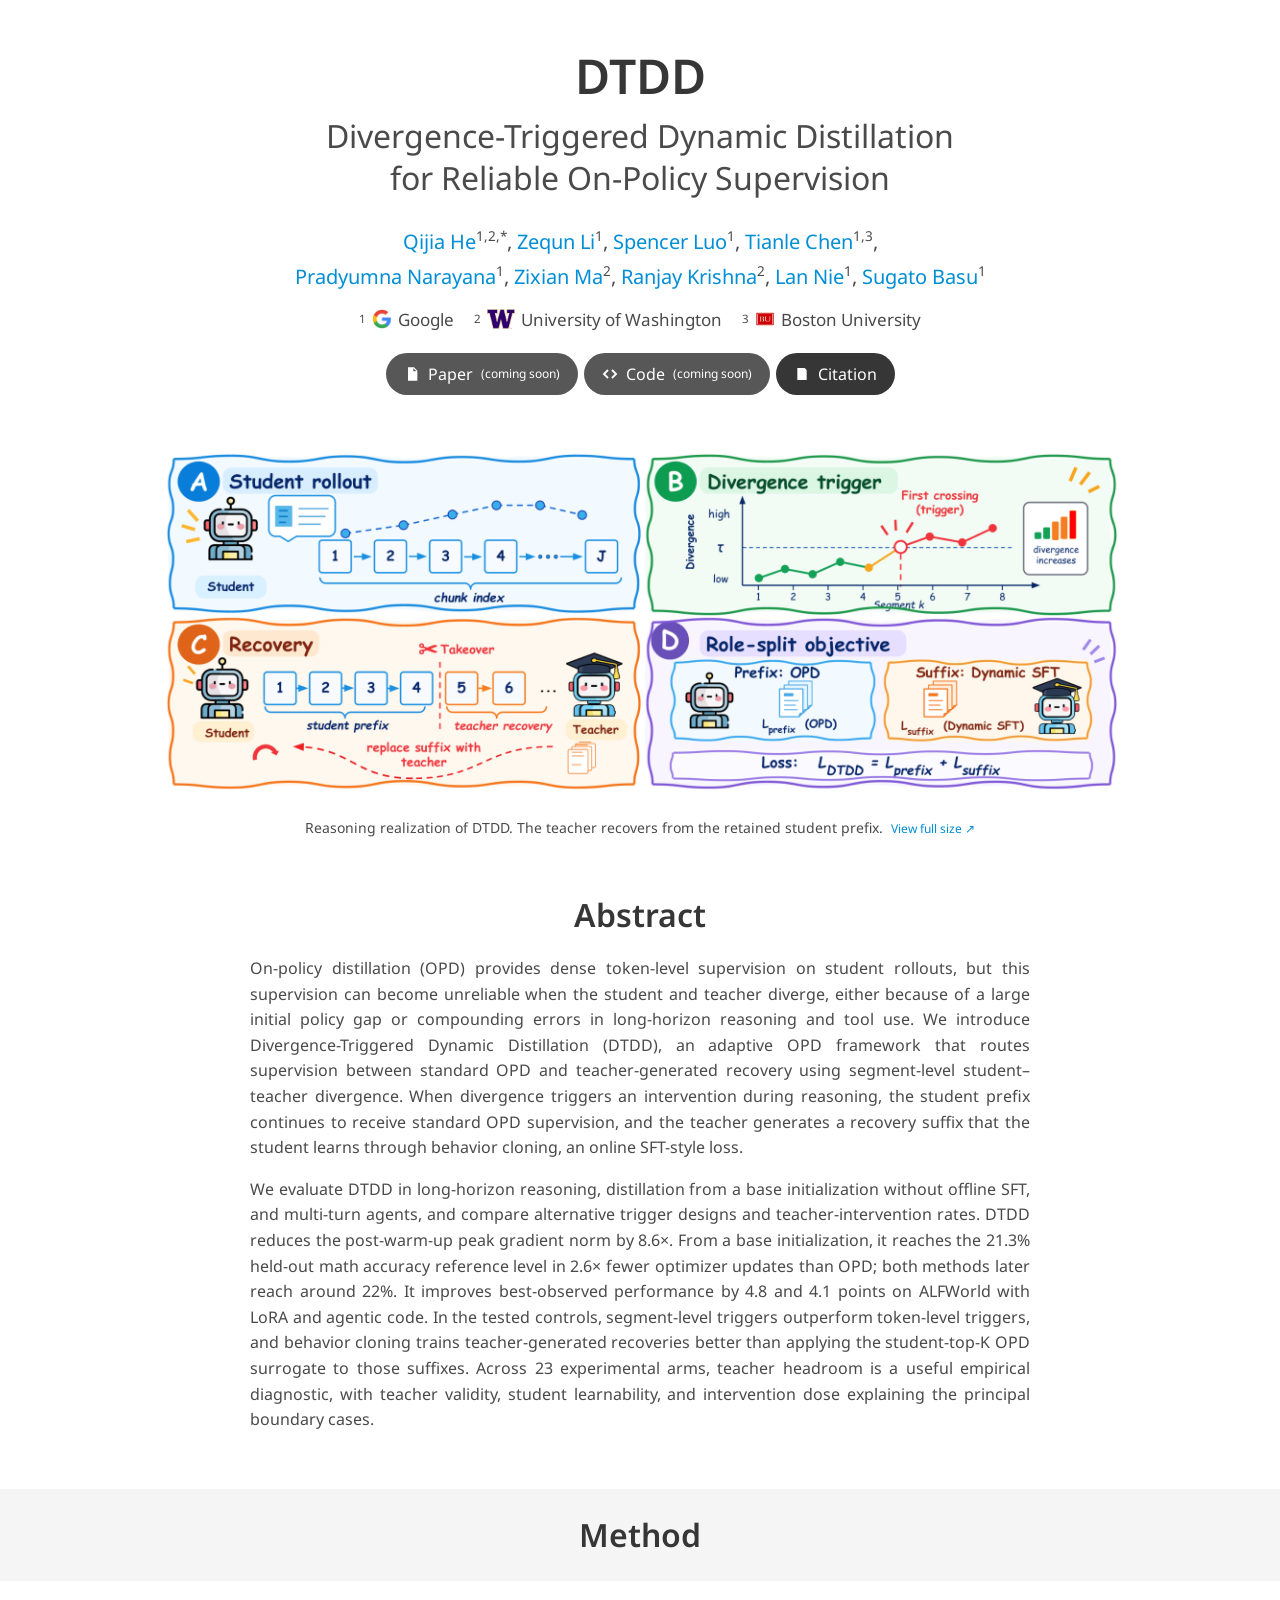
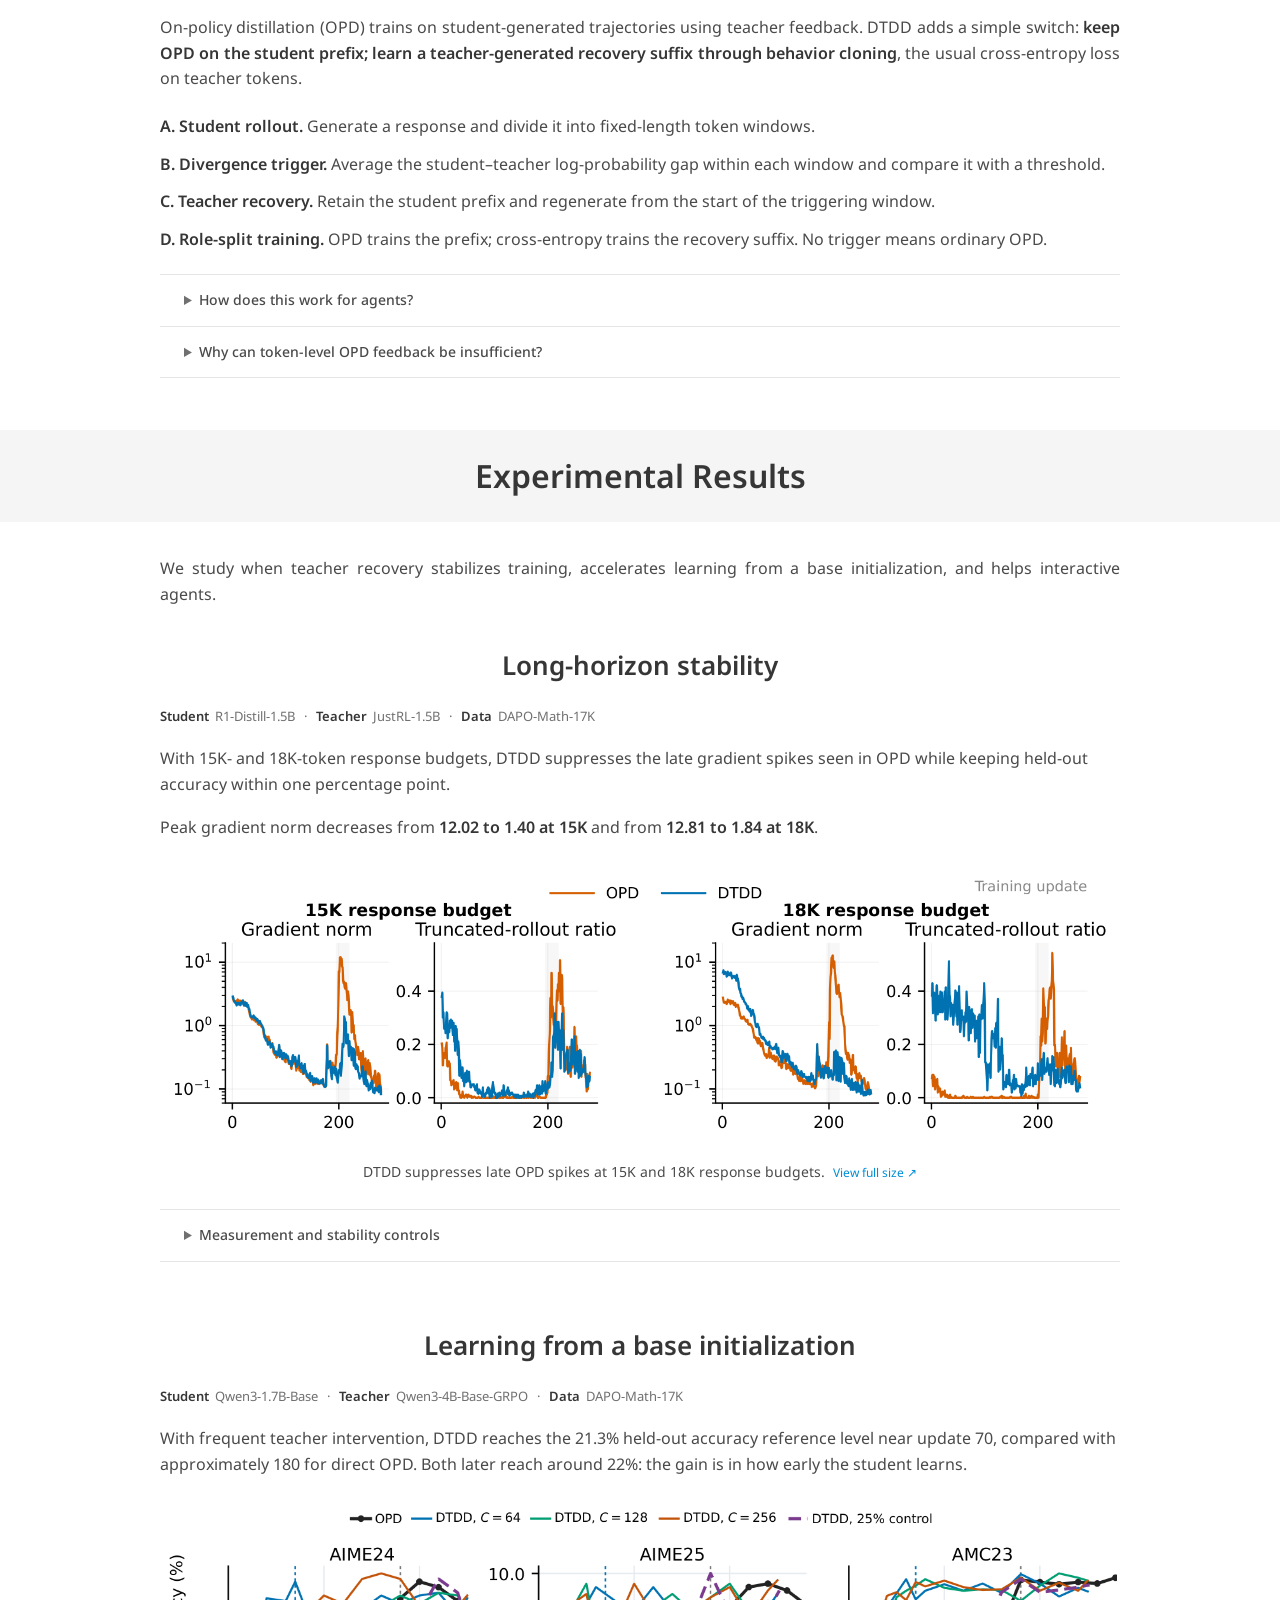
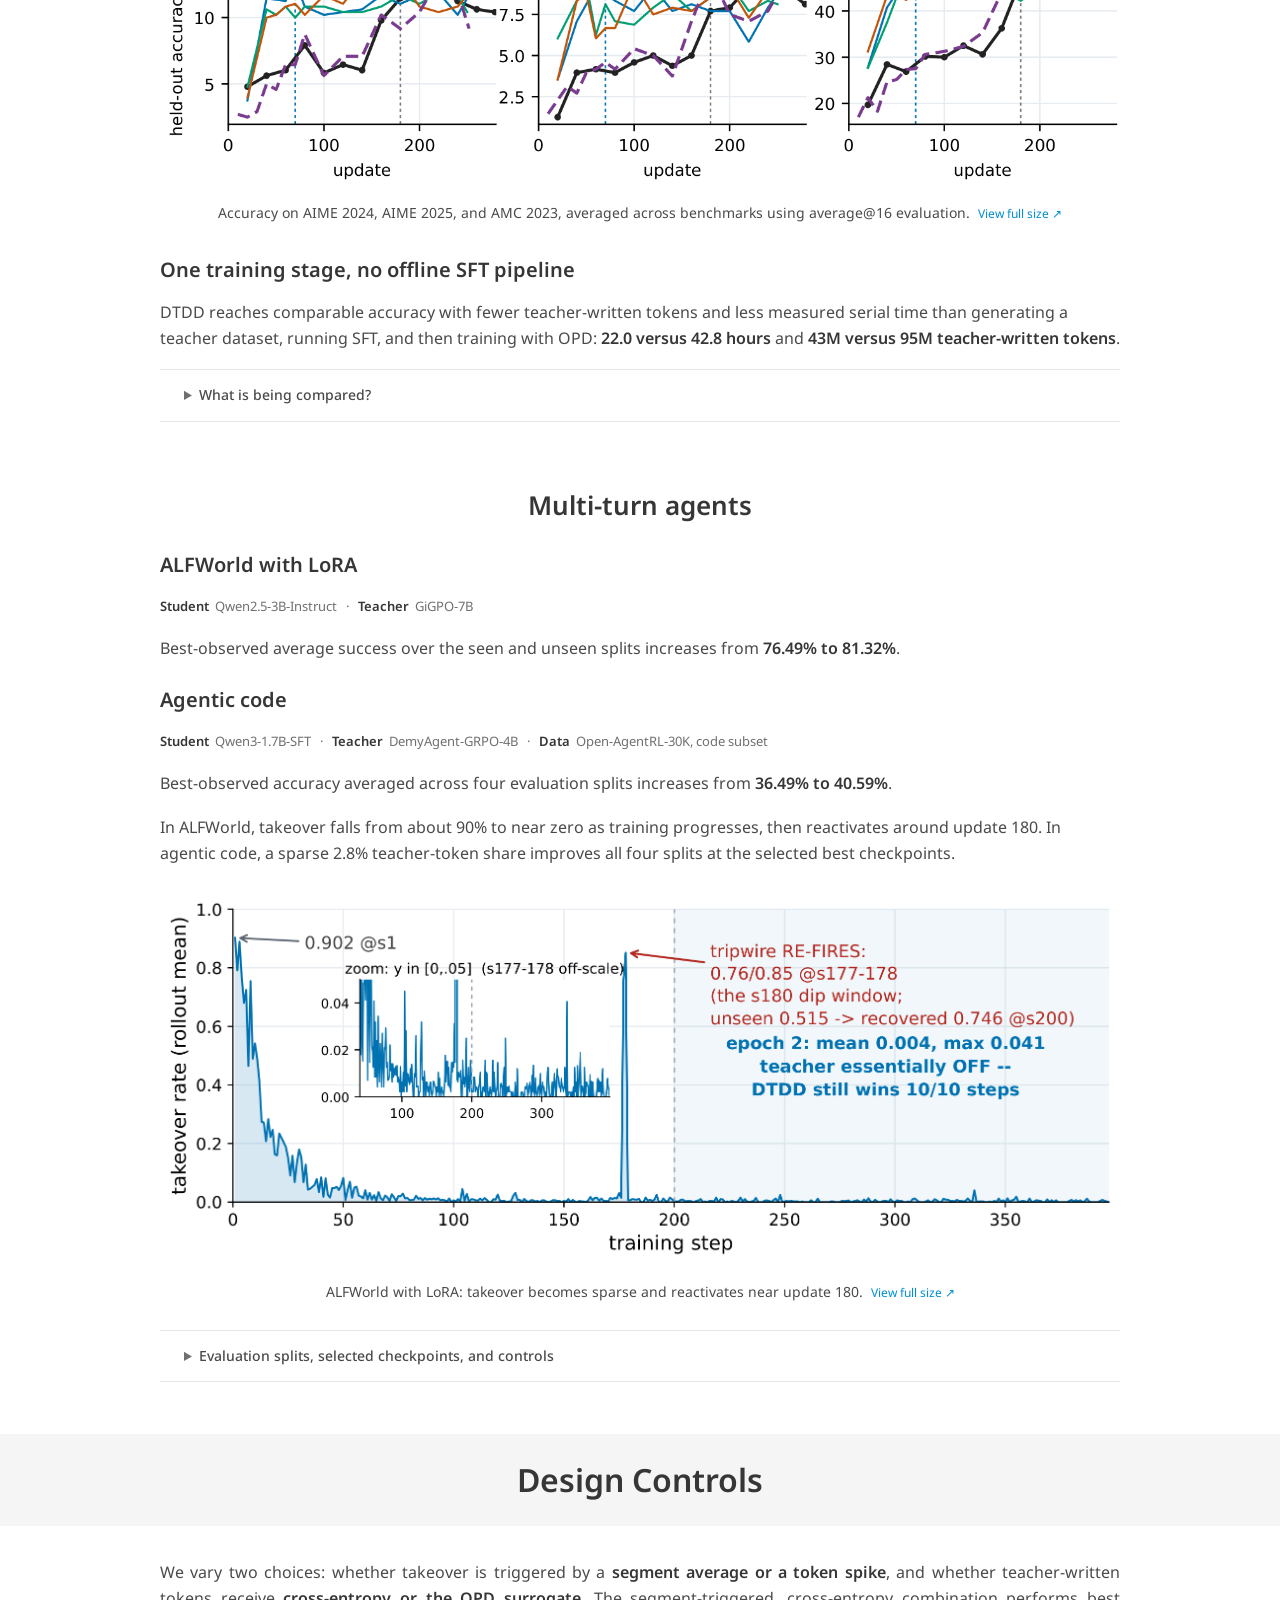
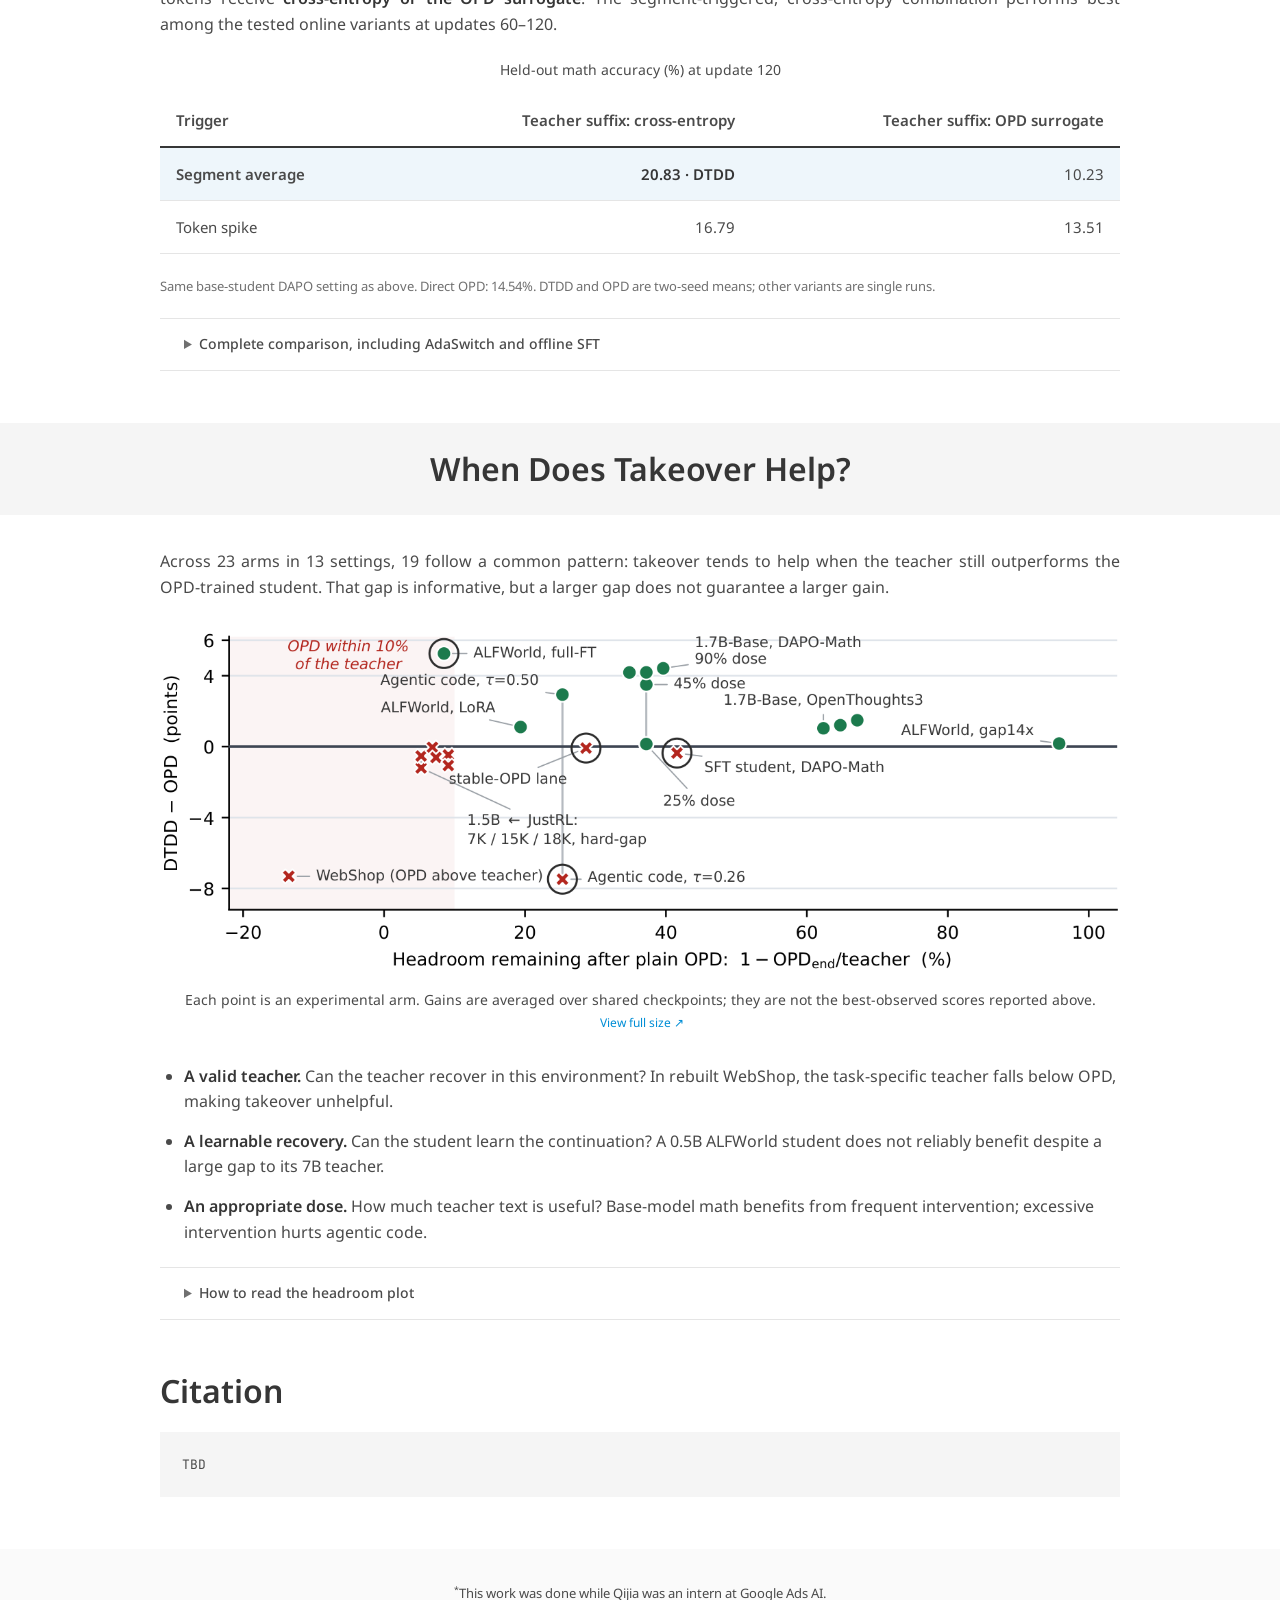
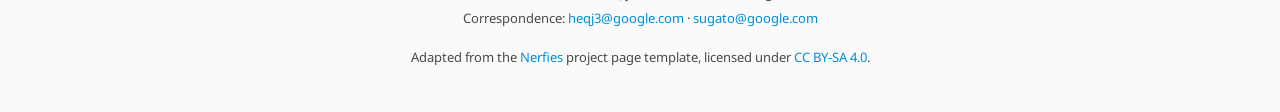
==== commit ac6f1f8b: "Mark project citation as TBD" ====
--- a/index.html
+++ b/index.html
@@ -48,7 +48,7 @@
       <span><sup>2</sup><img src="static/images/uw.png" width="330" height="228" alt="">University of Washington</span>
       <span><sup>3</sup><img src="static/images/bu_monogram.png" width="57" height="57" alt="">Boston University</span>
     </div>
-    <div class="resources"><span class="button unavailable" aria-disabled="true"><svg viewBox="0 0 24 24" aria-hidden="true"><path d="M6 2h9l5 5v15H6zM14 3.5V8h4.5"/></svg>Paper<span class="resource-status">(coming soon)</span></span><span class="button unavailable" aria-disabled="true"><svg viewBox="0 0 24 24" aria-hidden="true"><path d="M8 5 1 12l7 7 2-2-5-5 5-5zm8 0-2 2 5 5-5 5 2 2 7-7z"/></svg>Code<span class="resource-status">(coming soon)</span></span><a class="button" href="#bibtex"><svg viewBox="0 0 24 24" aria-hidden="true"><path d="M5 3h11l3 3v15H5zM8 9h8v1.5H8zm0 3h8v1.5H8zm0 3h5v1.5H8z"/></svg>BibTeX</a></div>
+    <div class="resources"><span class="button unavailable" aria-disabled="true"><svg viewBox="0 0 24 24" aria-hidden="true"><path d="M6 2h9l5 5v15H6zM14 3.5V8h4.5"/></svg>Paper<span class="resource-status">(coming soon)</span></span><span class="button unavailable" aria-disabled="true"><svg viewBox="0 0 24 24" aria-hidden="true"><path d="M8 5 1 12l7 7 2-2-5-5 5-5zm8 0-2 2 5 5-5 5 2 2 7-7z"/></svg>Code<span class="resource-status">(coming soon)</span></span><a class="button" href="#bibtex"><svg viewBox="0 0 24 24" aria-hidden="true"><path d="M5 3h11l3 3v15H5zM8 9h8v1.5H8zm0 3h8v1.5H8zm0 3h5v1.5H8z"/></svg>Citation</a></div>
   </header>
 
   <div class="teaser">
@@ -197,16 +197,8 @@
   </section>
 
   <section id="bibtex">
-    <div class="citation-heading"><h2>Citation</h2><button class="copy" id="copybib" type="button">Copy BibTeX</button></div>
-    <pre id="bib">@misc{he2026dtdd,
-  title  = {DTDD: Divergence-Triggered Dynamic Distillation for Reliable On-Policy Supervision},
-  author = {He, Qijia and Li, Zequn and Luo, Spencer and Chen, Tianle and Narayana, Pradyumna
-            and Ma, Zixian and Krishna, Ranjay and Nie, Lan and Basu, Sugato},
-  year   = {2026},
-  note   = {Preprint},
-  url    = {https://dtdd-proj.github.io/}
-}</pre>
-    <span id="copy-status" class="sr-only" role="status"></span>
+    <div class="citation-heading"><h2>Citation</h2></div>
+    <pre id="bib">TBD</pre>
   </section>
   <footer>
     <p><sup>*</sup>This work was done while Qijia was an intern at Google Ads AI.</p>
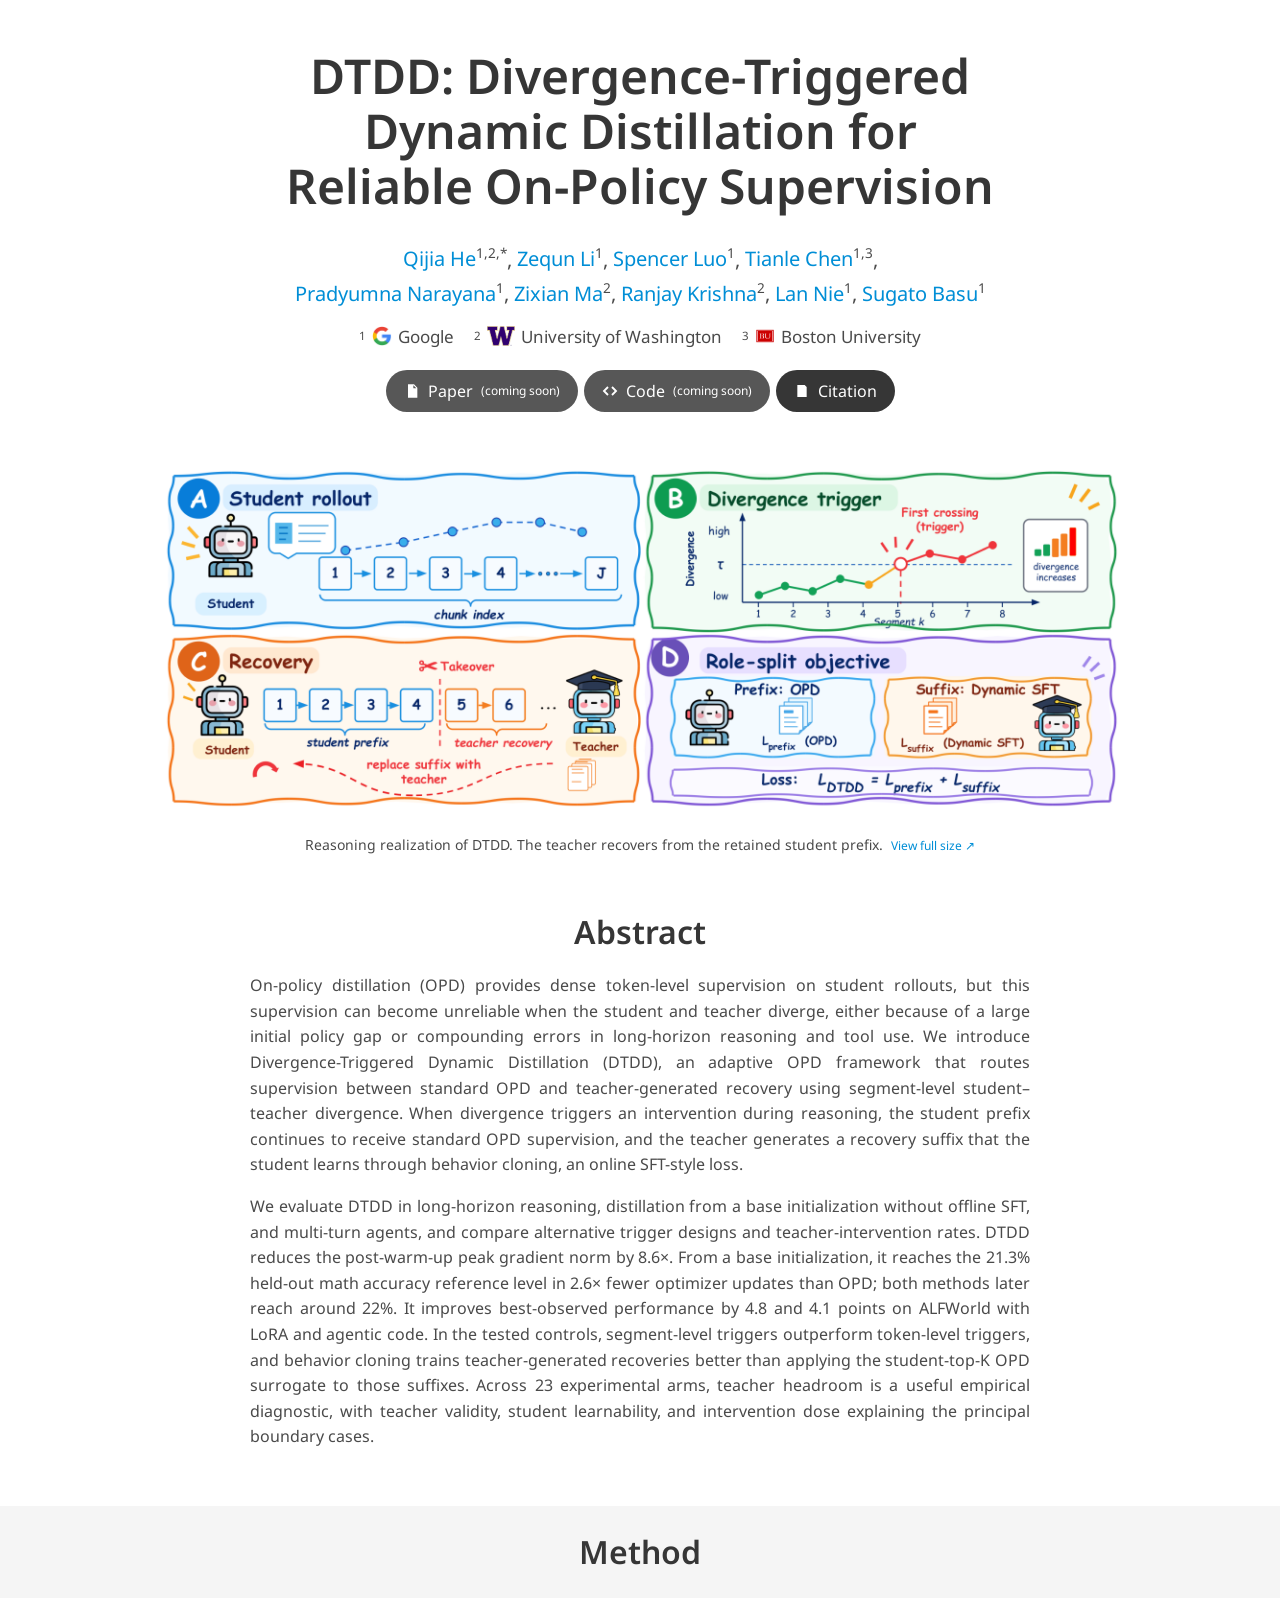
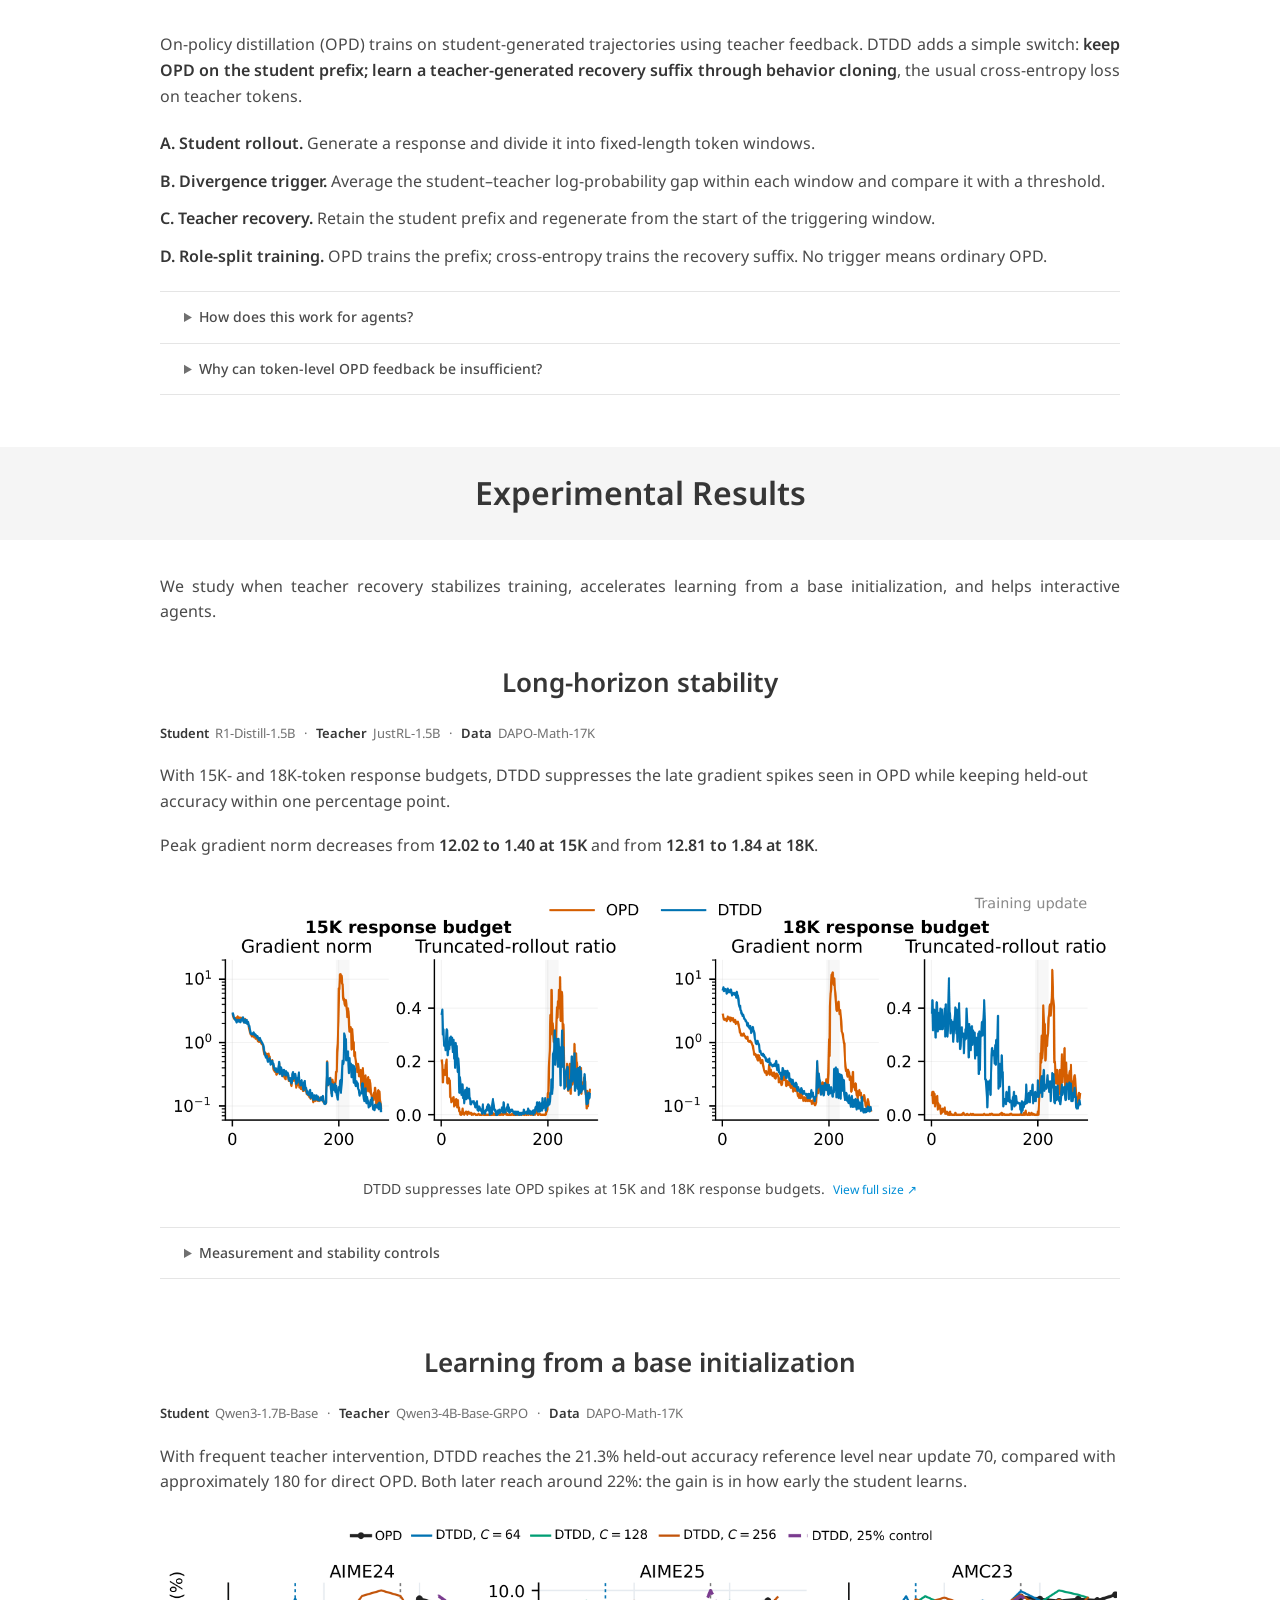
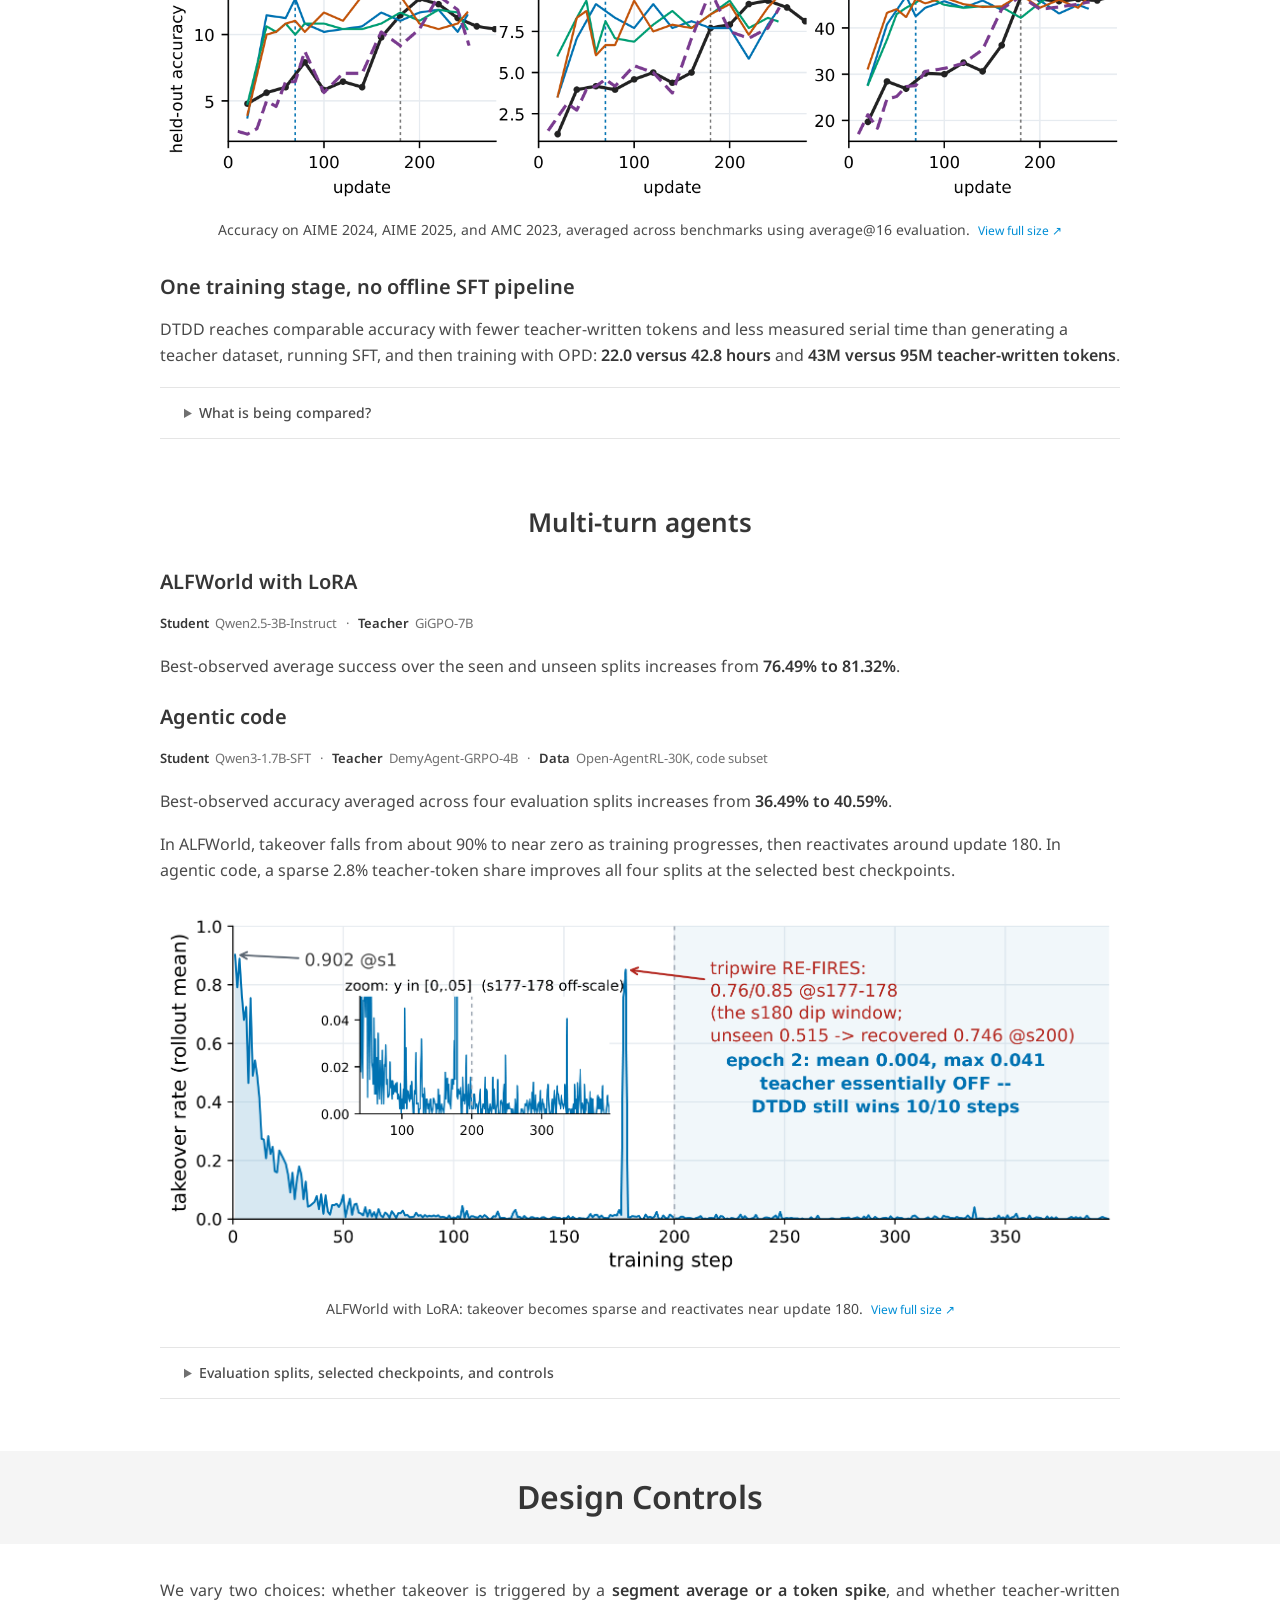
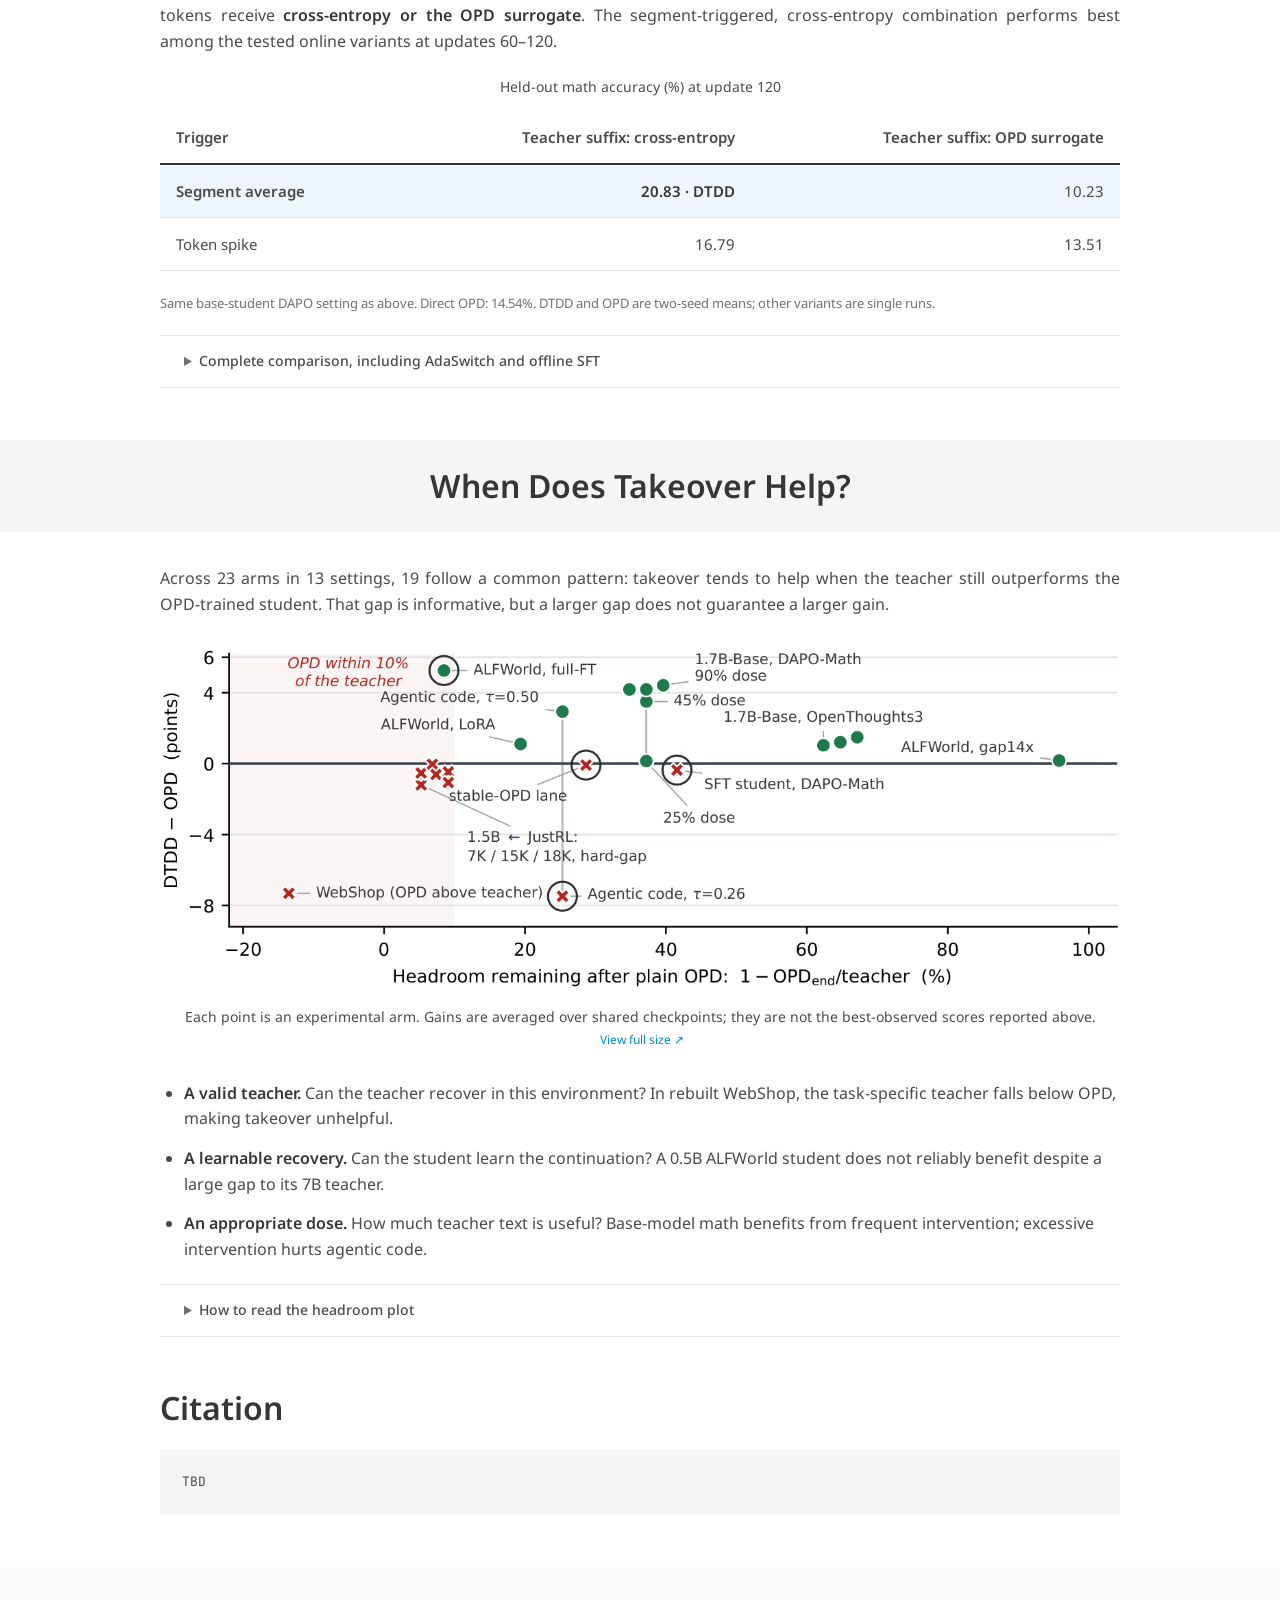
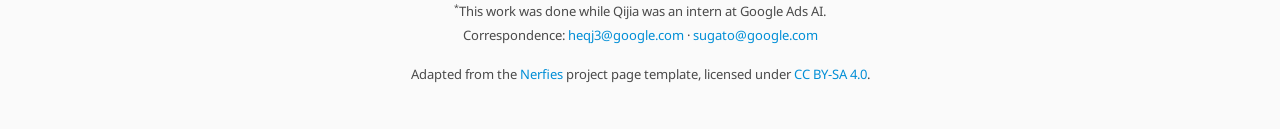
==== commit 5fdf08a8: "Use the full paper title as a single heading" ====
--- a/index.html
+++ b/index.html
@@ -30,8 +30,7 @@
 <a class="skip-link" href="#method">Skip to the method</a>
 <main id="top">
   <header class="hero">
-    <h1>DTDD</h1>
-    <p class="publication-subtitle">Divergence-Triggered Dynamic Distillation<br class="desktop-break"> for Reliable On-Policy Supervision</p>
+    <h1>DTDD: Divergence-Triggered Dynamic Distillation for Reliable On-Policy Supervision</h1>
     <div class="authors">
       <span><a href="https://qijia-he.github.io/">Qijia He</a><sup>1,2,*</sup></span>,
       <span><a href="https://www.linkedin.com/in/zequn-li-2017/">Zequn Li</a><sup>1</sup></span>,
--- a/static/site.css
+++ b/static/site.css
@@ -19,7 +19,7 @@
 a:focus-visible, button:focus-visible, summary:focus-visible, [tabindex]:focus-visible { outline: 3px solid var(--blue); outline-offset: 4px; }
 p { margin: 0; }
 h1, h2, h3, h4 { margin: 0; color: var(--ink); line-height: 1.2; }
-h1 { font: 600 48px/1.15 "Google Sans", "Noto Sans", sans-serif; }
+h1 { font: 600 48px/1.15 "Google Sans", "Noto Sans", sans-serif; text-wrap: balance; margin-bottom: 28px; }
 h2 { font-size: 32px; font-weight: 600; text-align: center; }
 h3 { font-size: 26px; font-weight: 600; text-align: center; }
 h4 { font-size: 20px; font-weight: 600; }
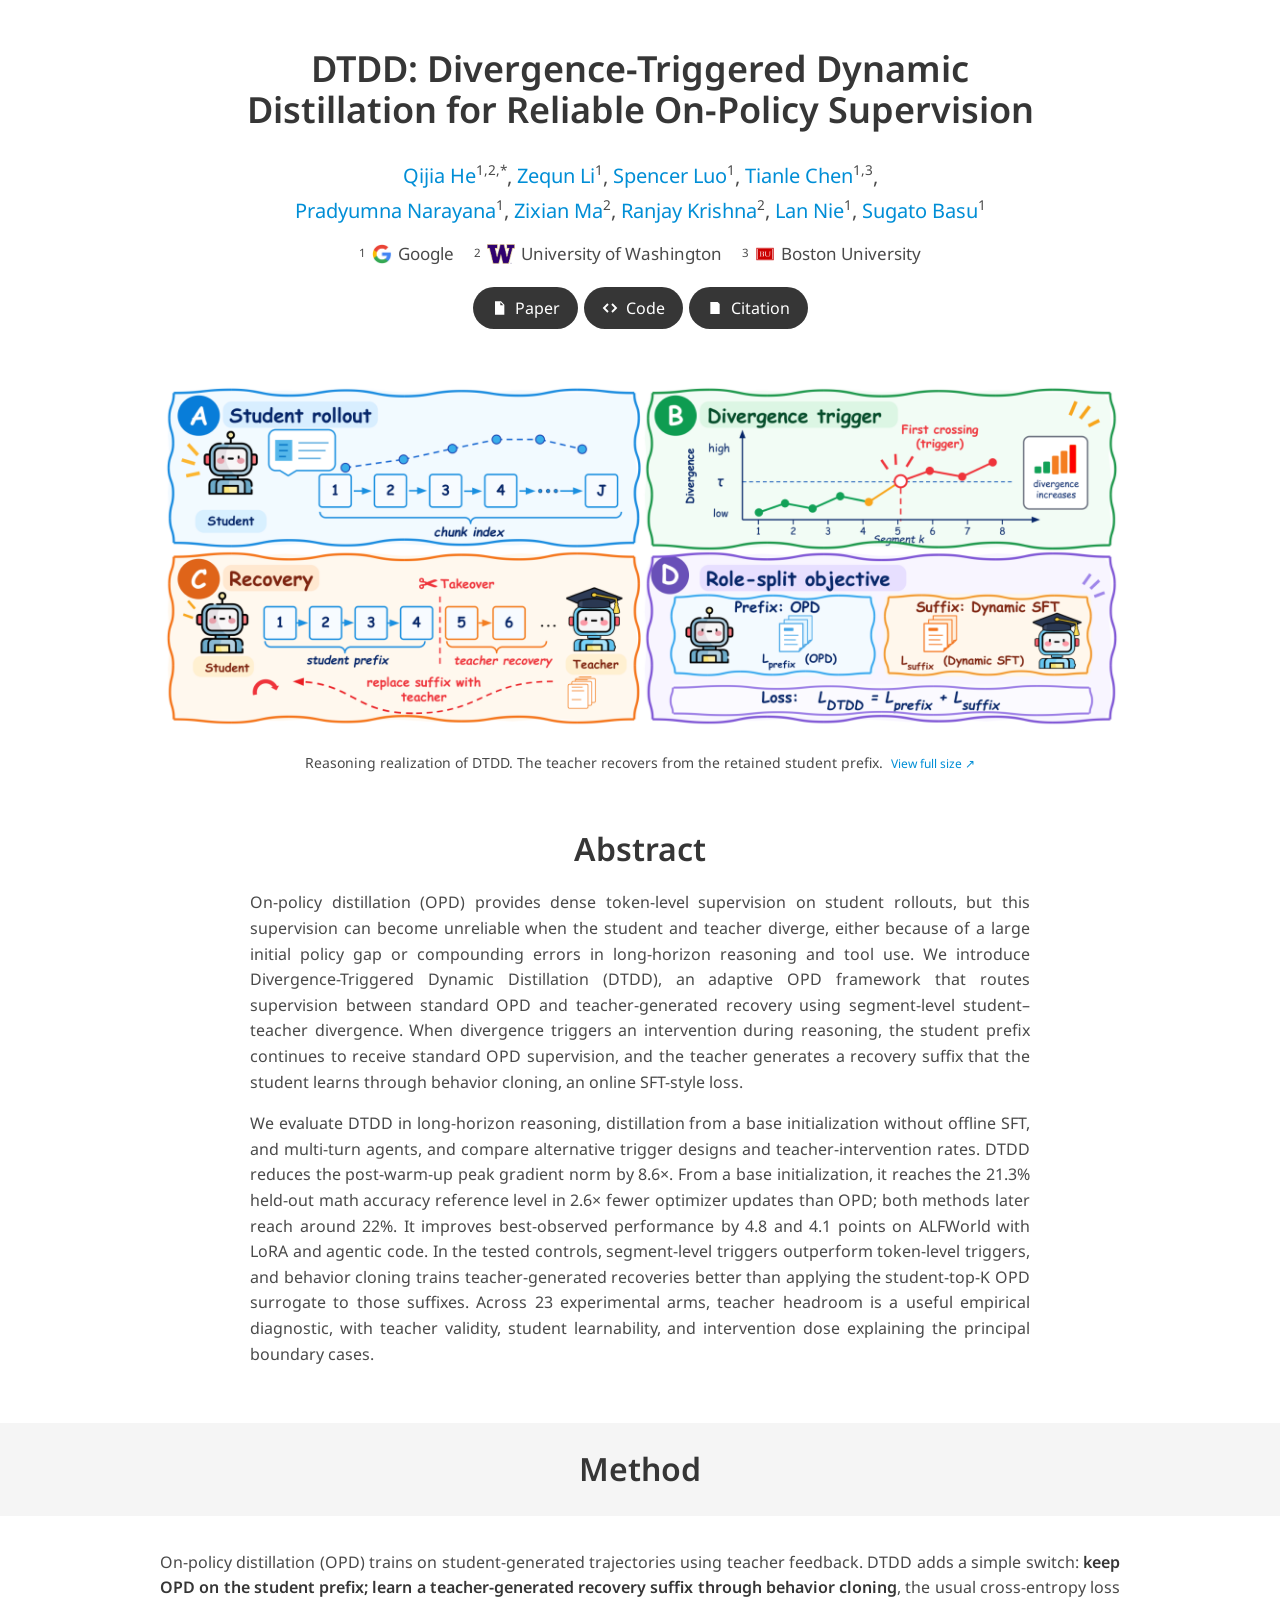
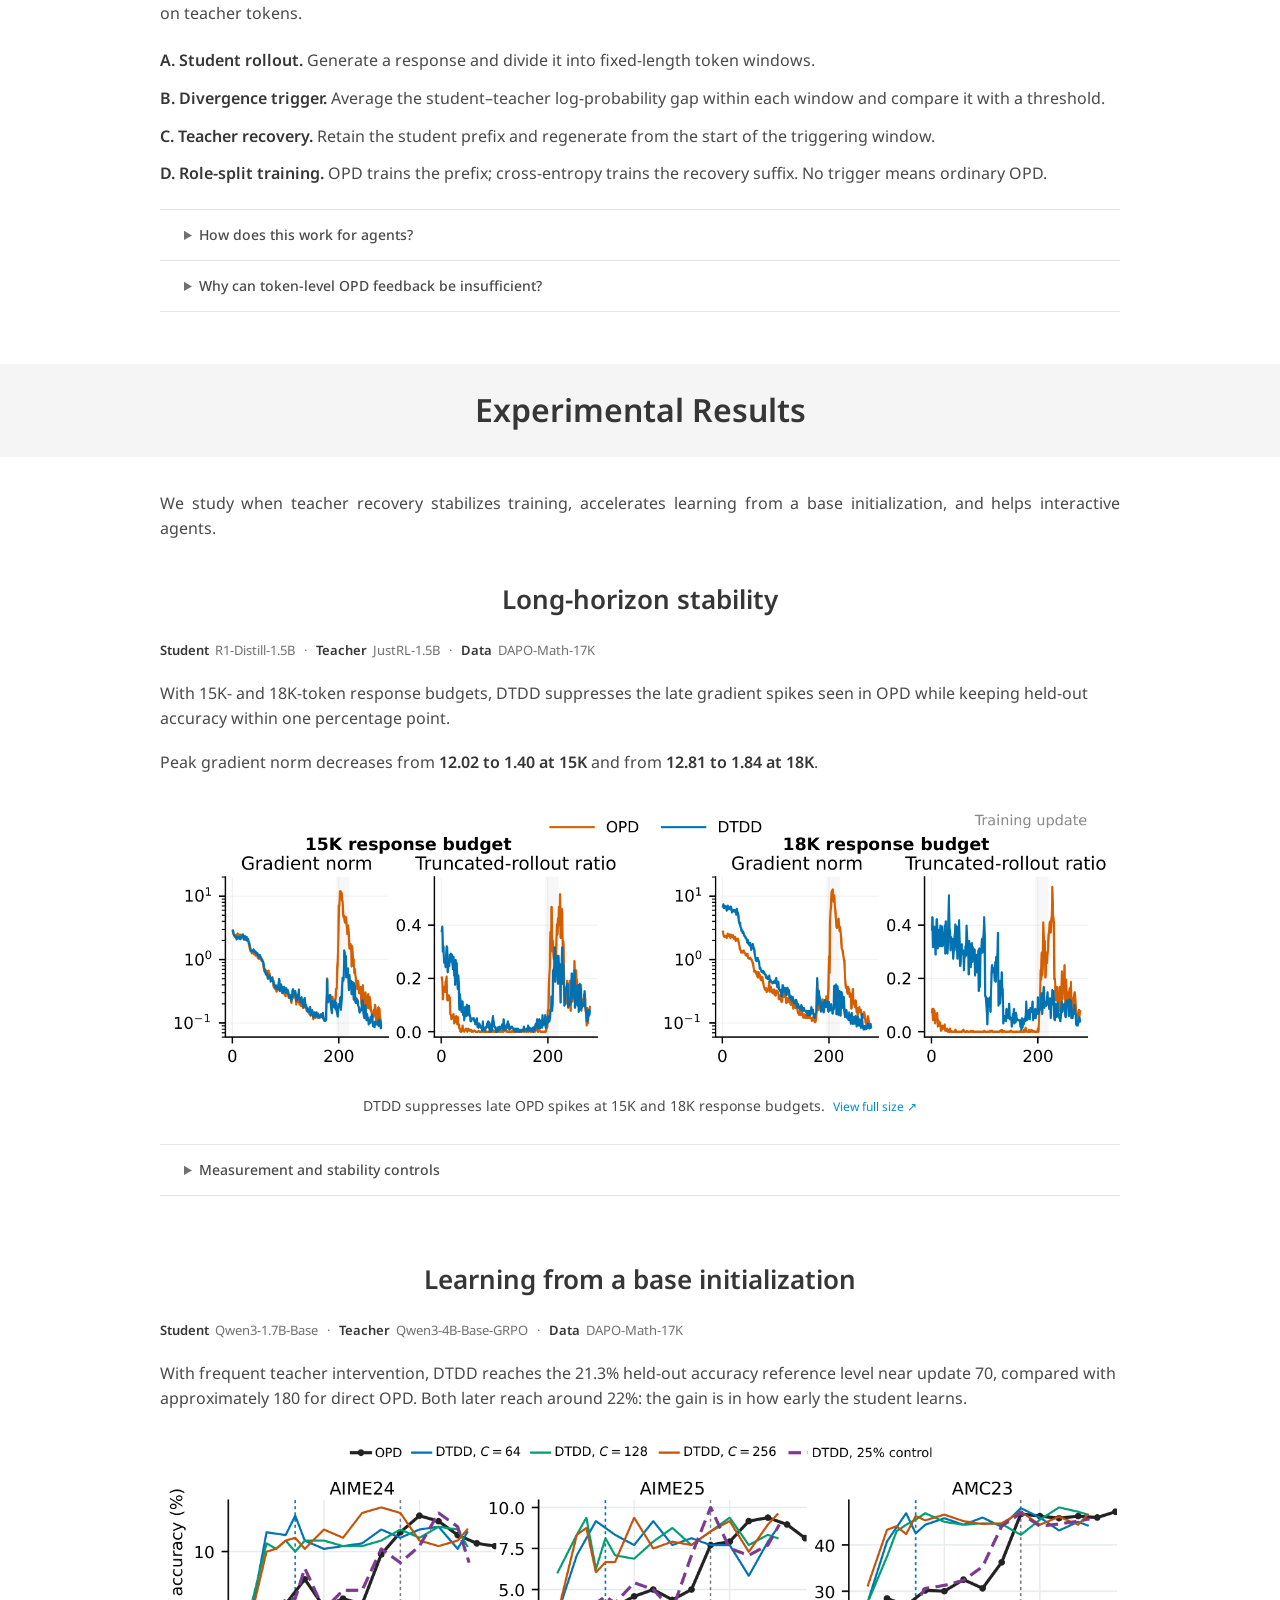
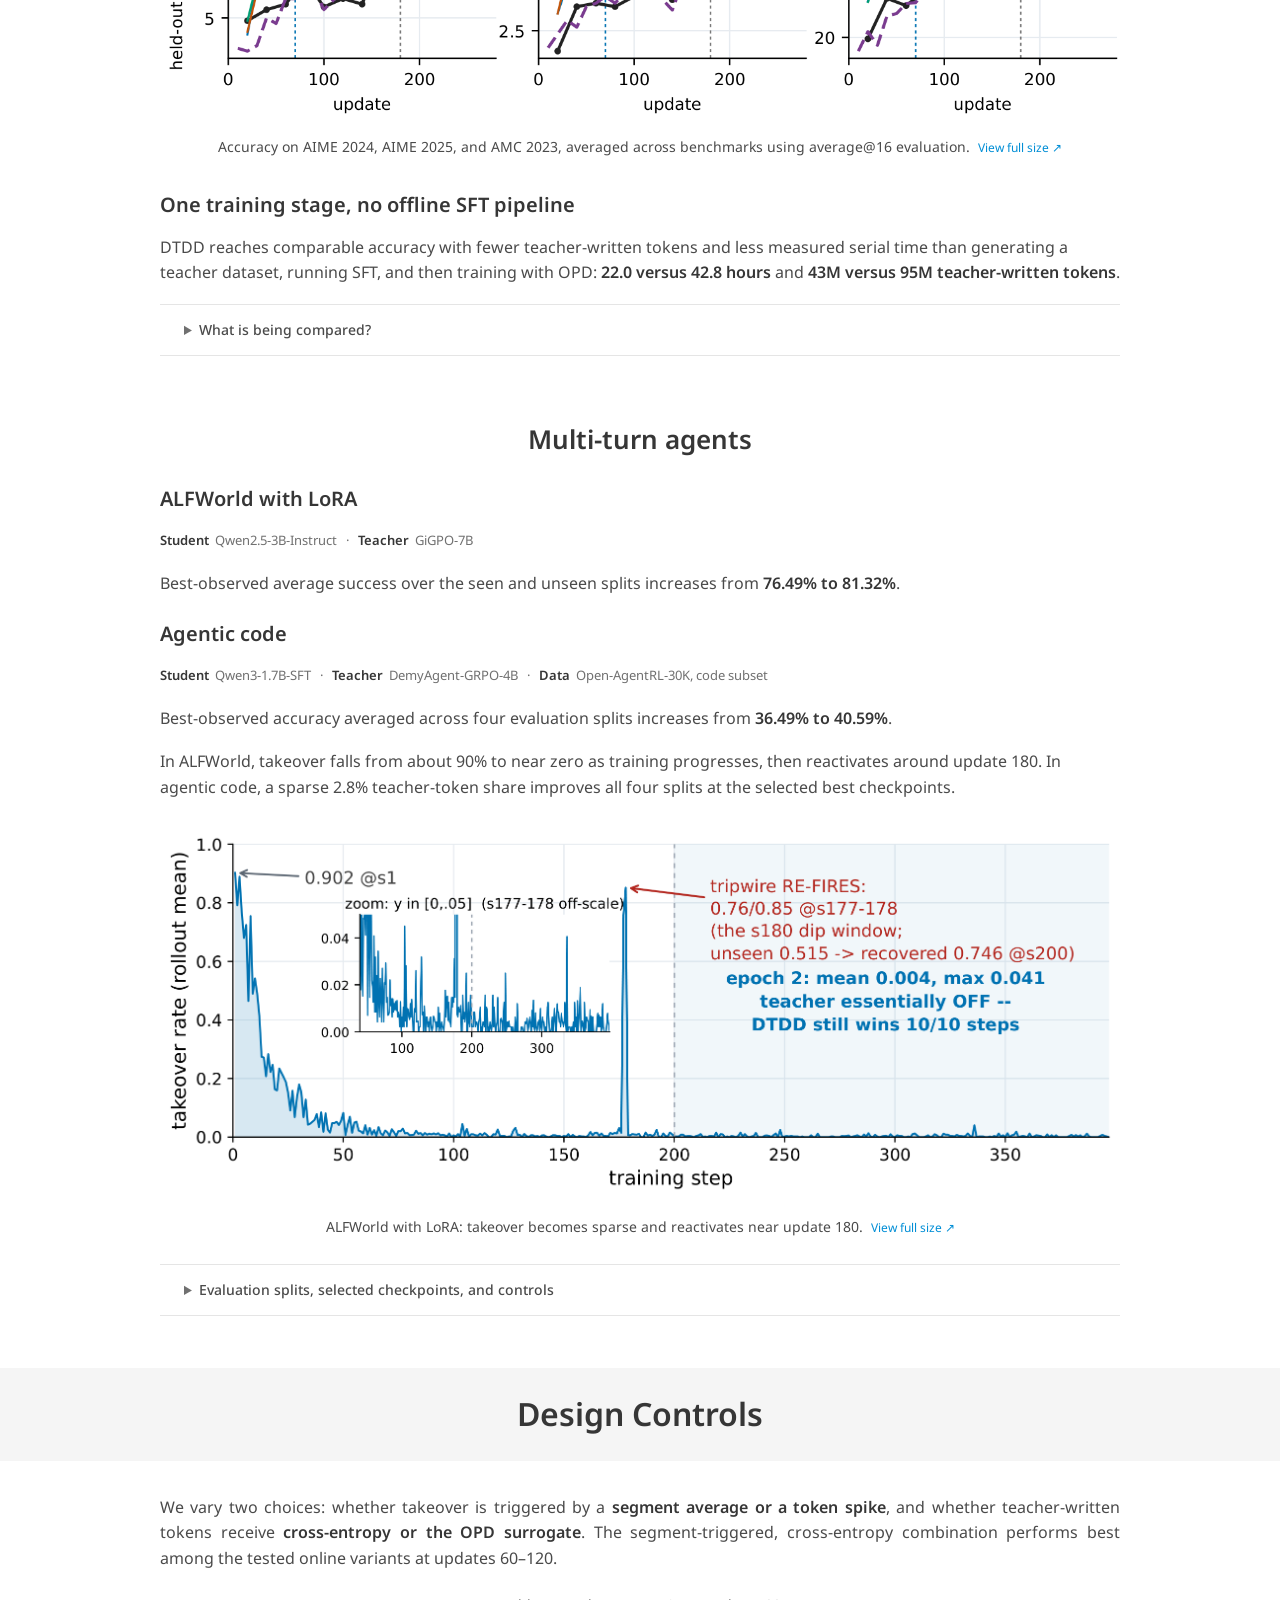
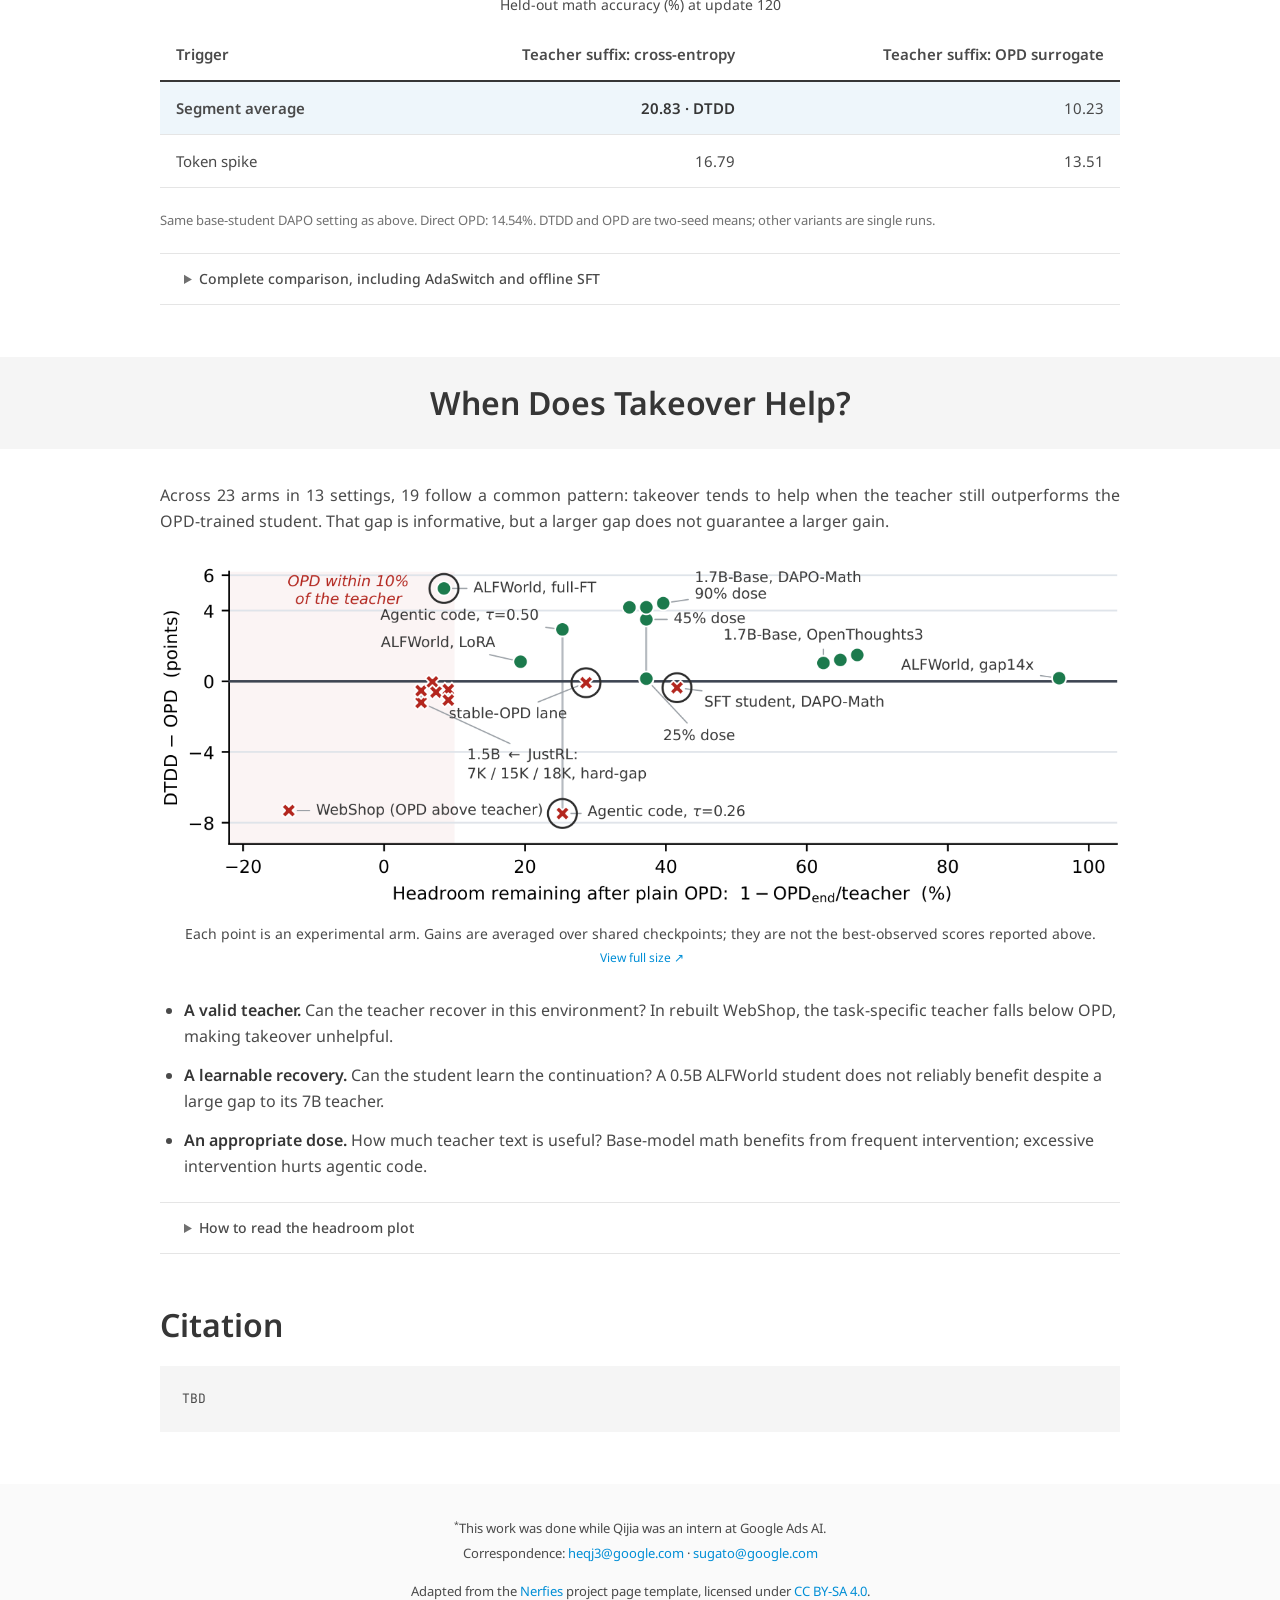
==== commit ef847cfc: "Publish DTDD paper and code links" ====
--- a/index.html
+++ b/index.html
@@ -47,7 +47,7 @@
       <span><sup>2</sup><img src="static/images/uw.png" width="330" height="228" alt="">University of Washington</span>
       <span><sup>3</sup><img src="static/images/bu_monogram.png" width="57" height="57" alt="">Boston University</span>
     </div>
-    <div class="resources"><span class="button unavailable" aria-disabled="true"><svg viewBox="0 0 24 24" aria-hidden="true"><path d="M6 2h9l5 5v15H6zM14 3.5V8h4.5"/></svg>Paper<span class="resource-status">(coming soon)</span></span><span class="button unavailable" aria-disabled="true"><svg viewBox="0 0 24 24" aria-hidden="true"><path d="M8 5 1 12l7 7 2-2-5-5 5-5zm8 0-2 2 5 5-5 5 2 2 7-7z"/></svg>Code<span class="resource-status">(coming soon)</span></span><a class="button" href="#bibtex"><svg viewBox="0 0 24 24" aria-hidden="true"><path d="M5 3h11l3 3v15H5zM8 9h8v1.5H8zm0 3h8v1.5H8zm0 3h5v1.5H8z"/></svg>Citation</a></div>
+    <div class="resources"><a class="button" href="https://arxiv.org/abs/2610.19302"><svg viewBox="0 0 24 24" aria-hidden="true"><path d="M6 2h9l5 5v15H6zM14 3.5V8h4.5"/></svg>Paper</a><a class="button" href="https://github.com/Qijia-He/dtdd"><svg viewBox="0 0 24 24" aria-hidden="true"><path d="M8 5 1 12l7 7 2-2-5-5 5-5zm8 0-2 2 5 5-5 5 2 2 7-7z"/></svg>Code</a><a class="button" href="#bibtex"><svg viewBox="0 0 24 24" aria-hidden="true"><path d="M5 3h11l3 3v15H5zM8 9h8v1.5H8zm0 3h8v1.5H8zm0 3h5v1.5H8z"/></svg>Citation</a></div>
   </header>
 
   <div class="teaser">
--- a/static/site.css
+++ b/static/site.css
@@ -19,7 +19,7 @@
 a:focus-visible, button:focus-visible, summary:focus-visible, [tabindex]:focus-visible { outline: 3px solid var(--blue); outline-offset: 4px; }
 p { margin: 0; }
 h1, h2, h3, h4 { margin: 0; color: var(--ink); line-height: 1.2; }
-h1 { font: 600 48px/1.15 "Google Sans", "Noto Sans", sans-serif; text-wrap: balance; margin-bottom: 28px; }
+h1 { font: 600 36px/1.15 "Google Sans", "Noto Sans", sans-serif; text-wrap: balance; margin-bottom: 28px; }
 h2 { font-size: 32px; font-weight: 600; text-align: center; }
 h3 { font-size: 26px; font-weight: 600; text-align: center; }
 h4 { font-size: 20px; font-weight: 600; }
@@ -108,7 +108,7 @@
 #viewer-description { font-size: 13px; color: var(--muted); }
 @media (max-width: 700px) {
   .hero { padding-top: 36px; }
-  h1 { font-size: 42px; }
+  h1 { font-size: 36px; }
   .publication-subtitle { font-size: 26px; }
   .authors { font-size: 17px; }
   .affiliations { font-size: 14px; gap: 8px 16px; }
@@ -120,7 +120,7 @@
   .hero, .teaser, section > *, .abstract > * { width: calc(100% - 32px); }
   .section-heading { width: 100%; }
   .hero { padding: 30px 0 22px; }
-  h1 { font-size: 40px; }
+  h1 { font-size: 32px; }
   .publication-subtitle { font-size: 23px; margin-bottom: 22px; }
   .desktop-break { display: none; }
   .authors { font-size: 16px; line-height: 1.75; }
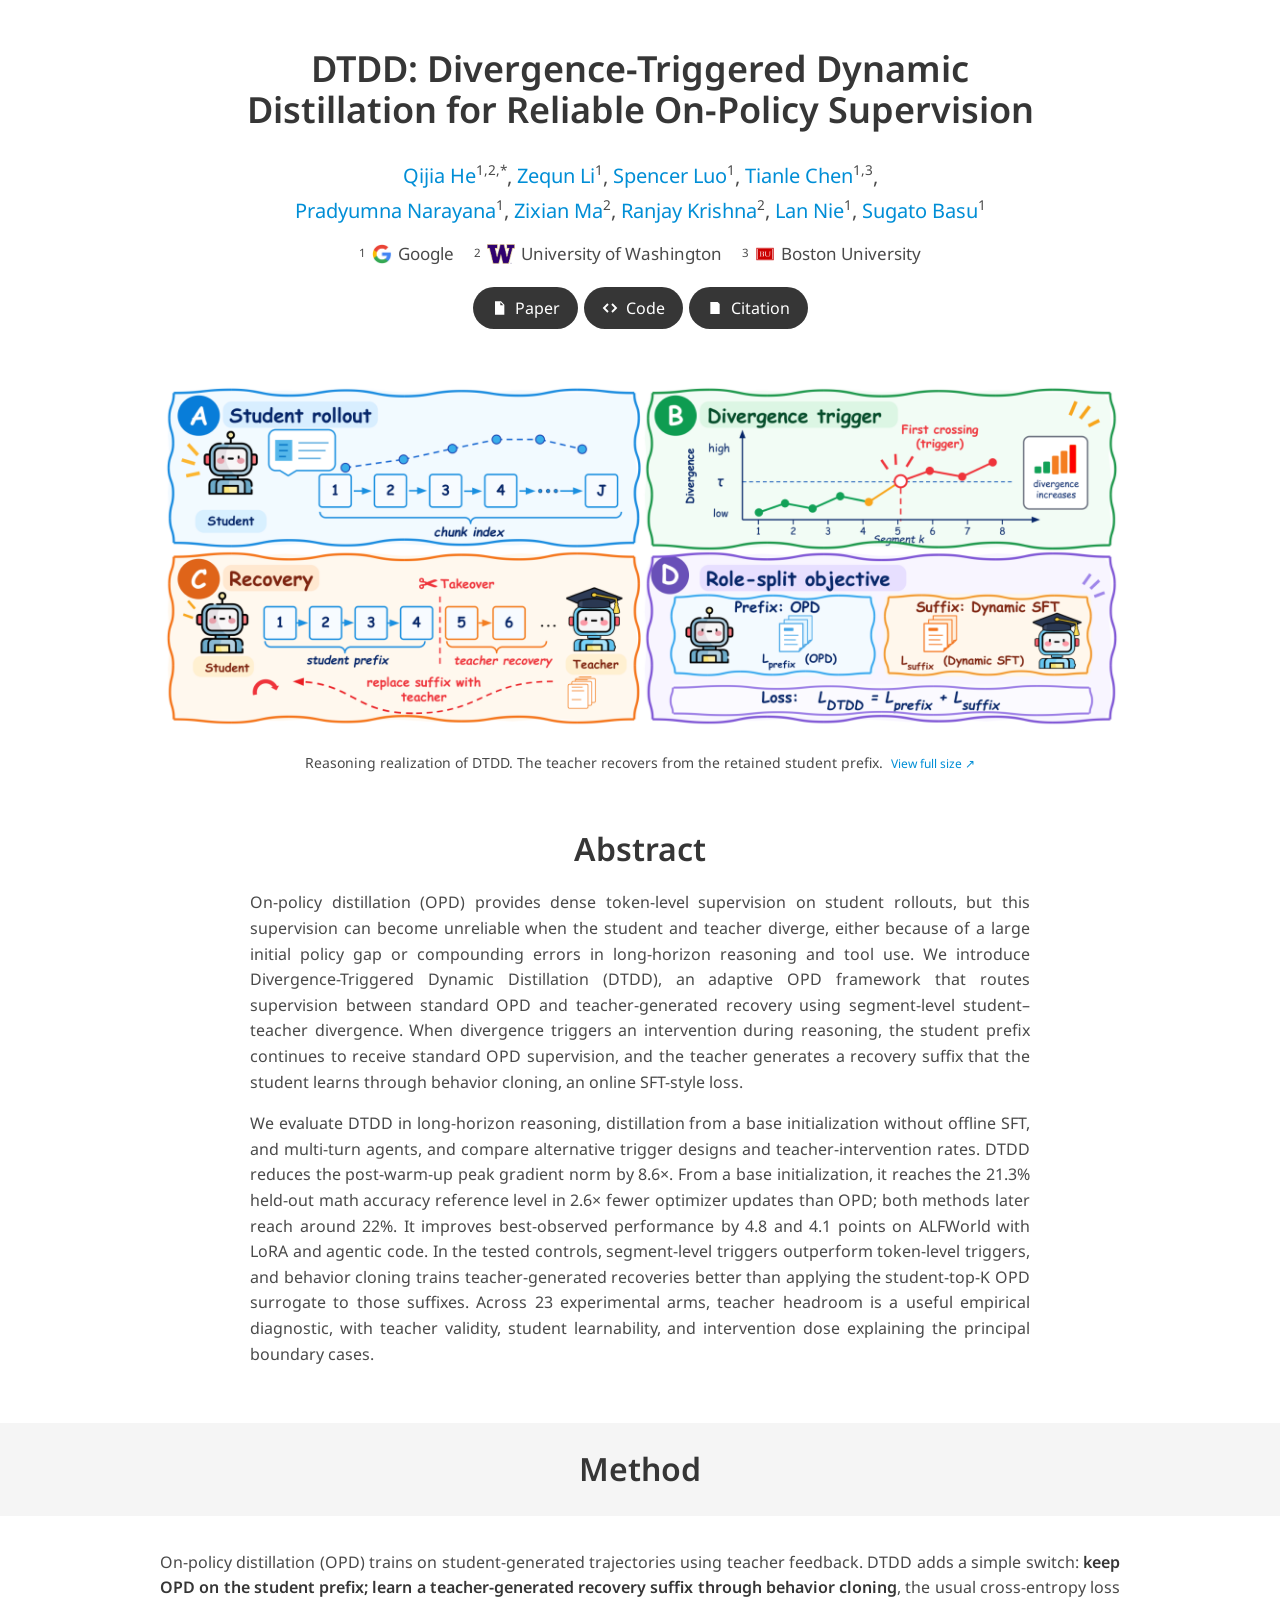
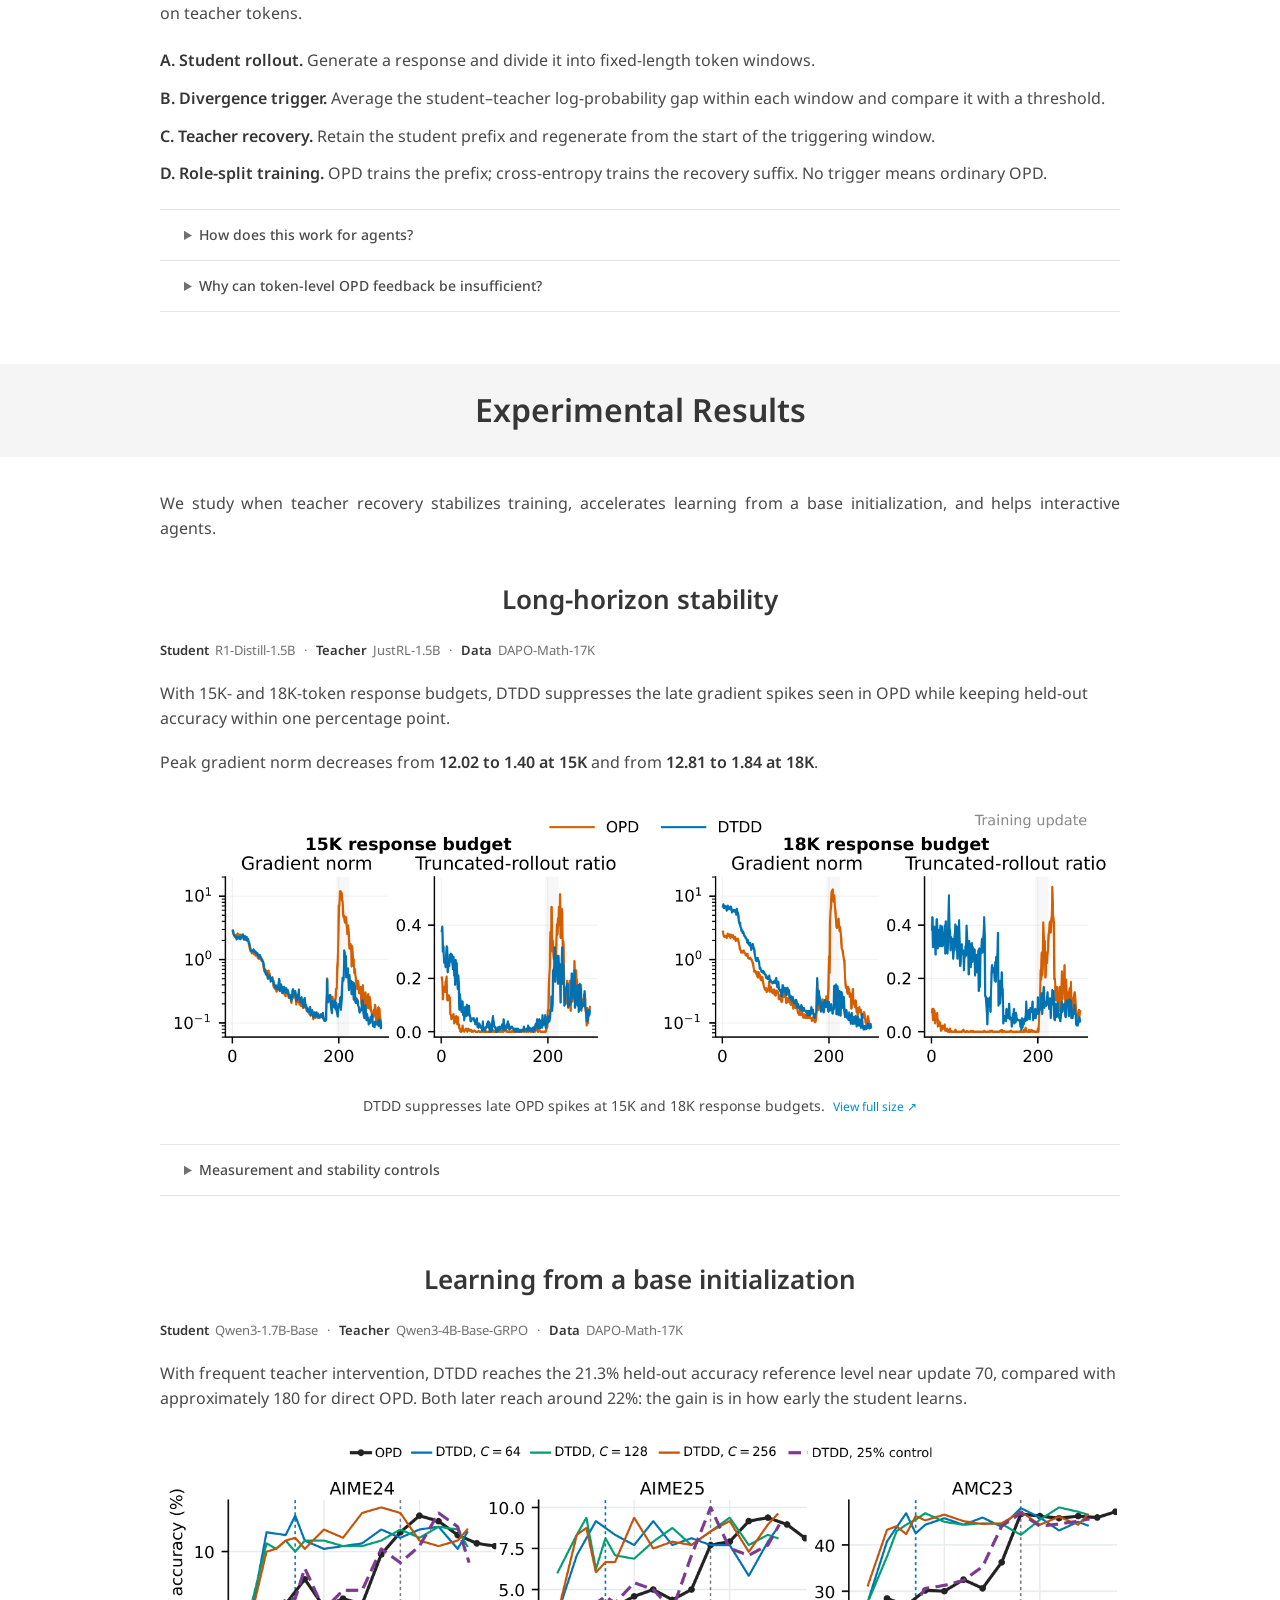
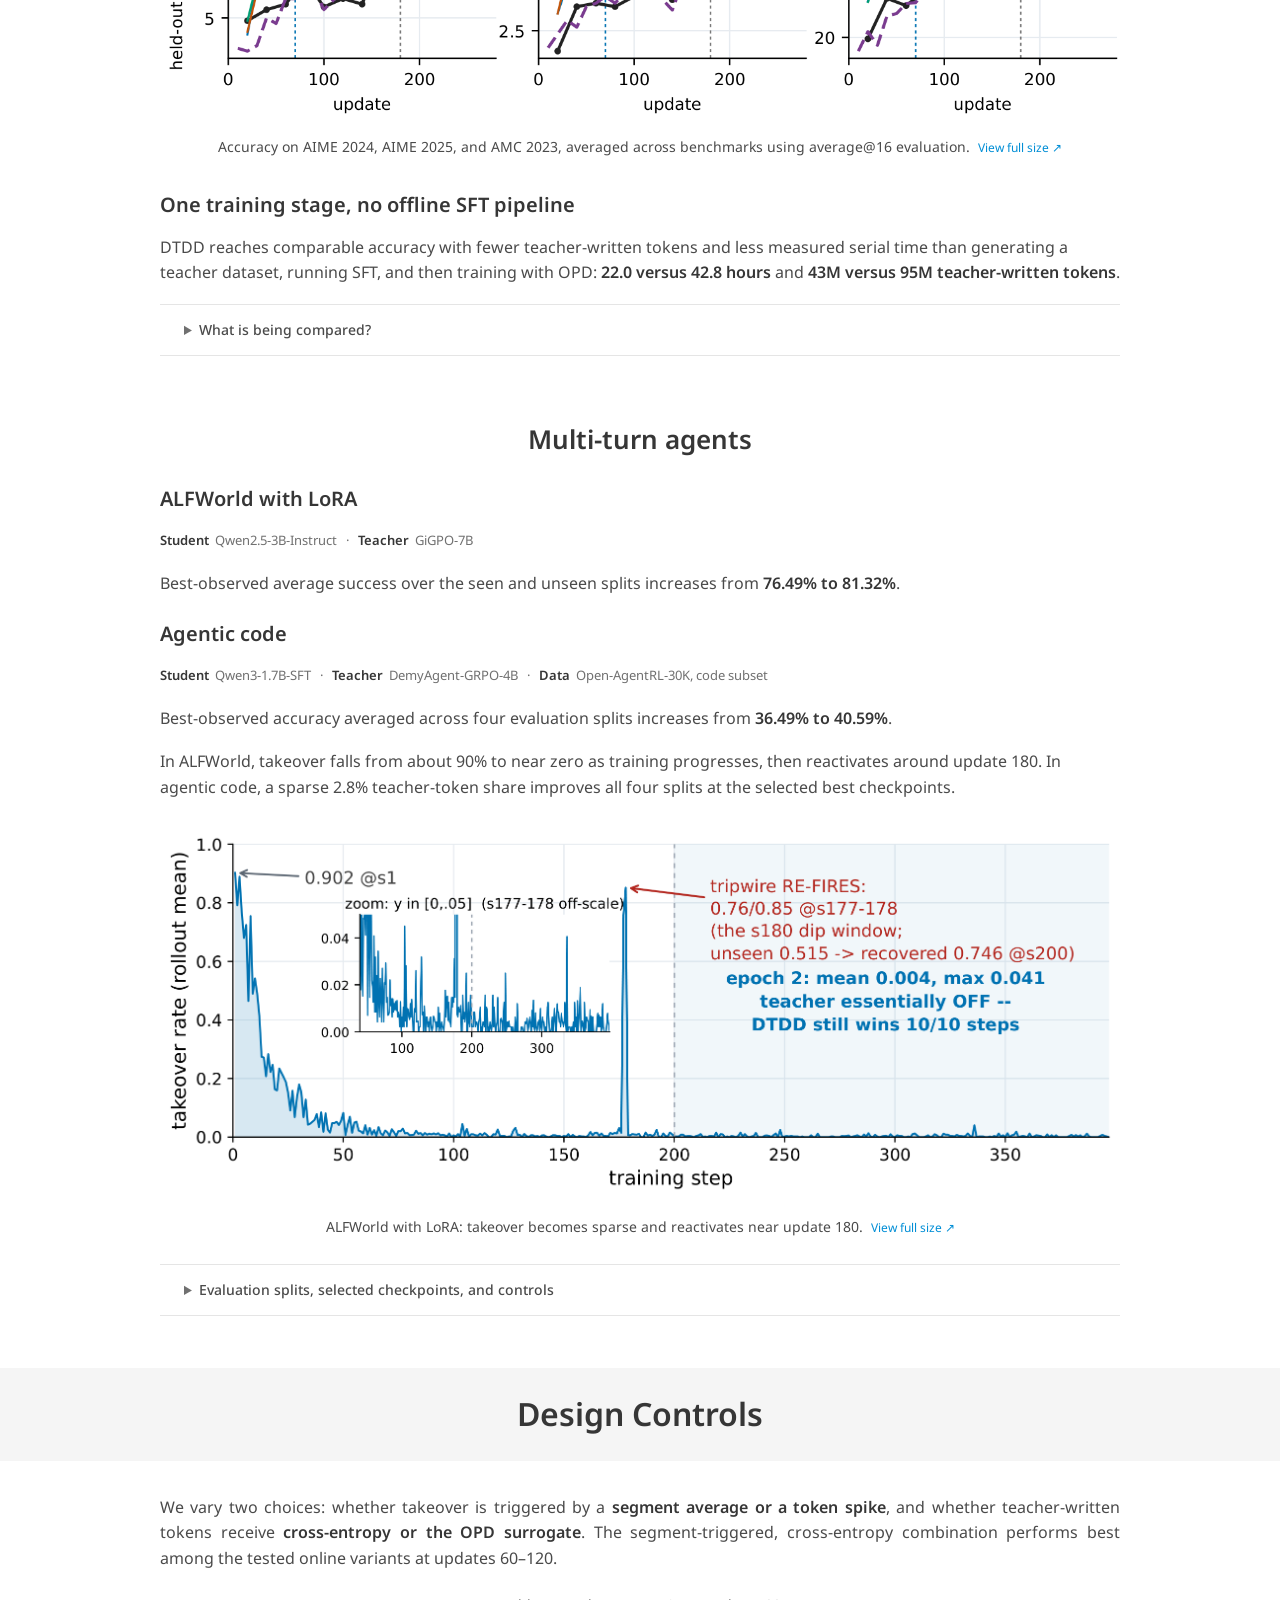
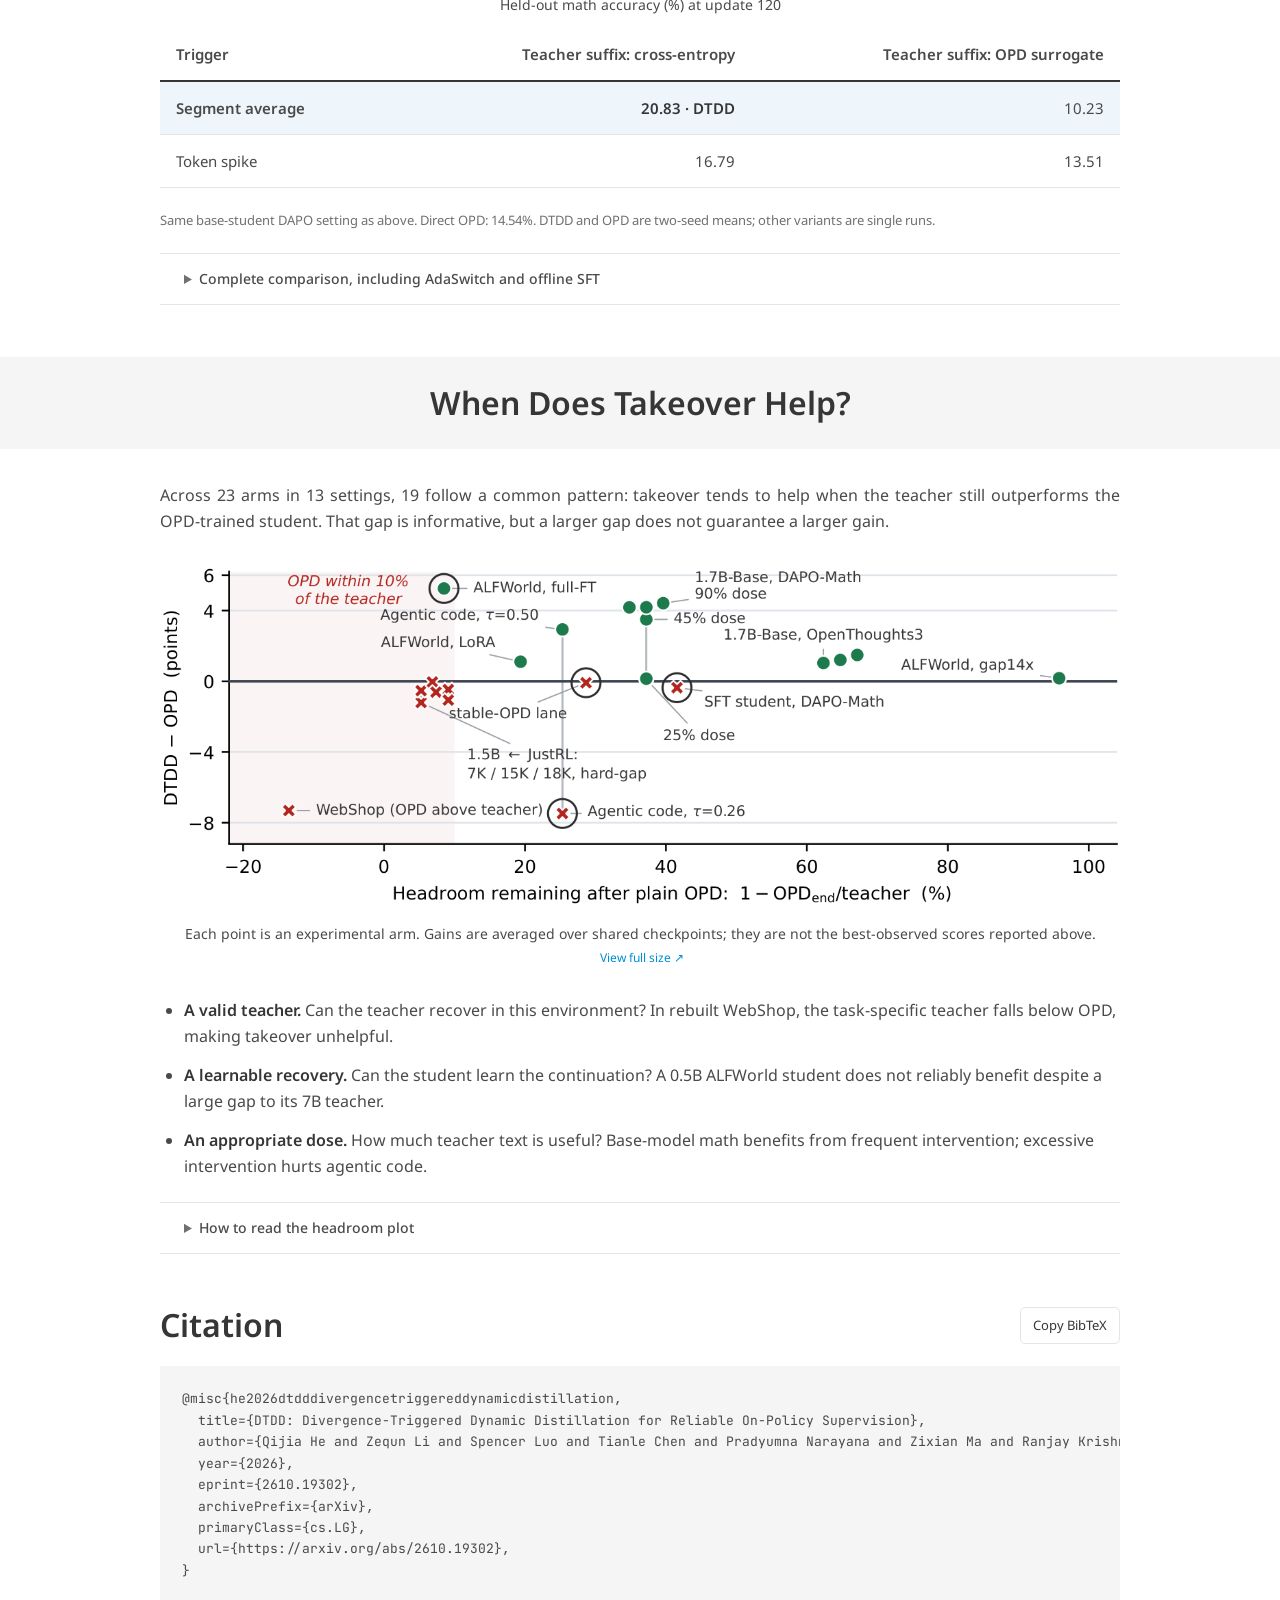
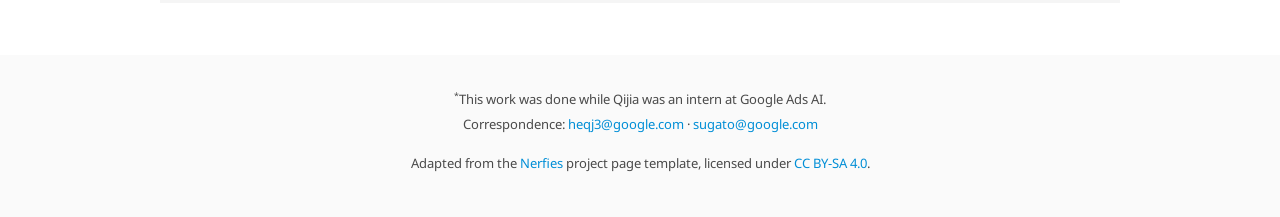
==== commit 528e86c3: "Publish DTDD BibTeX citation" ====
--- a/index.html
+++ b/index.html
@@ -196,8 +196,17 @@
   </section>
 
   <section id="bibtex">
-    <div class="citation-heading"><h2>Citation</h2></div>
-    <pre id="bib">TBD</pre>
+    <div class="citation-heading"><h2>Citation</h2><button class="copy" id="copybib" type="button">Copy BibTeX</button></div>
+    <span id="copy-status" class="sr-only" aria-live="polite"></span>
+    <pre id="bib">@misc{he2026dtdddivergencetriggereddynamicdistillation,
+  title={DTDD: Divergence-Triggered Dynamic Distillation for Reliable On-Policy Supervision},
+  author={Qijia He and Zequn Li and Spencer Luo and Tianle Chen and Pradyumna Narayana and Zixian Ma and Ranjay Krishna and Lan Nie and Sugato Basu},
+  year={2026},
+  eprint={2610.19302},
+  archivePrefix={arXiv},
+  primaryClass={cs.LG},
+  url={https://arxiv.org/abs/2610.19302},
+}</pre>
   </section>
   <footer>
     <p><sup>*</sup>This work was done while Qijia was an intern at Google Ads AI.</p>
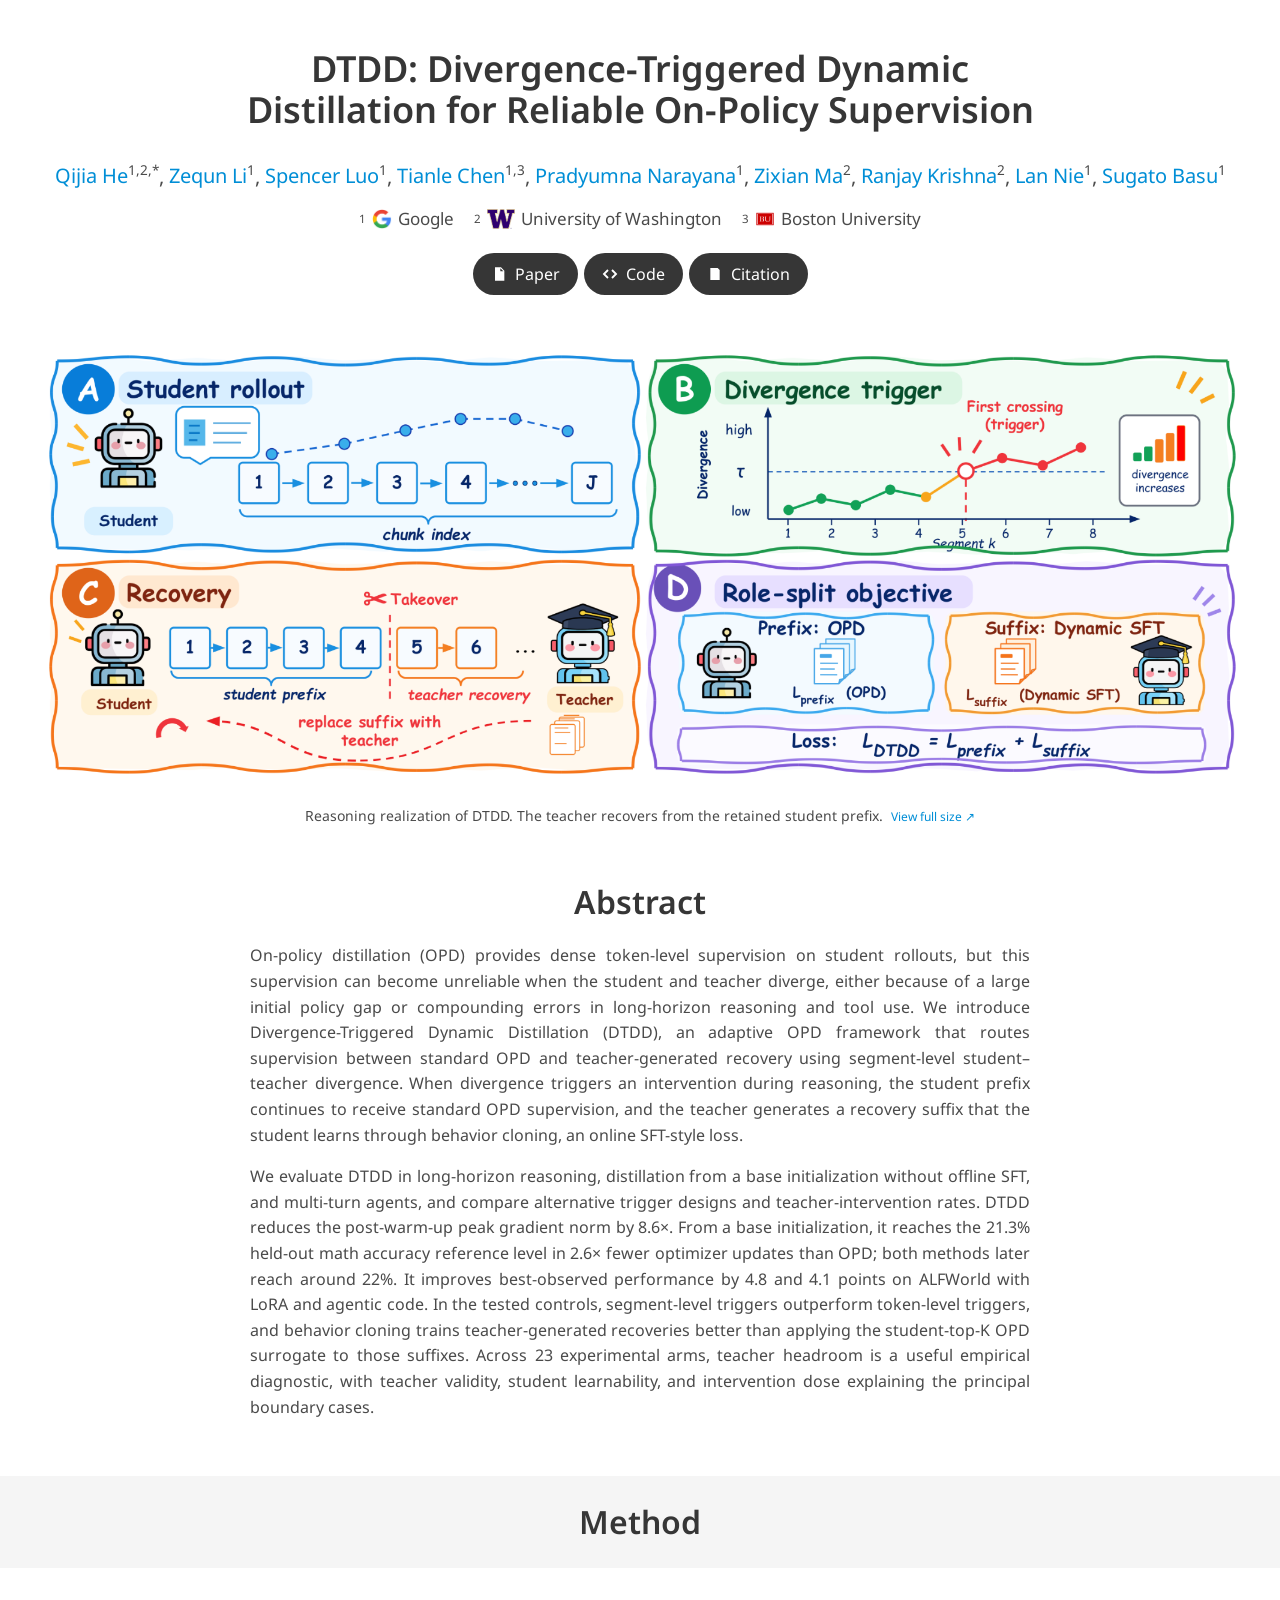
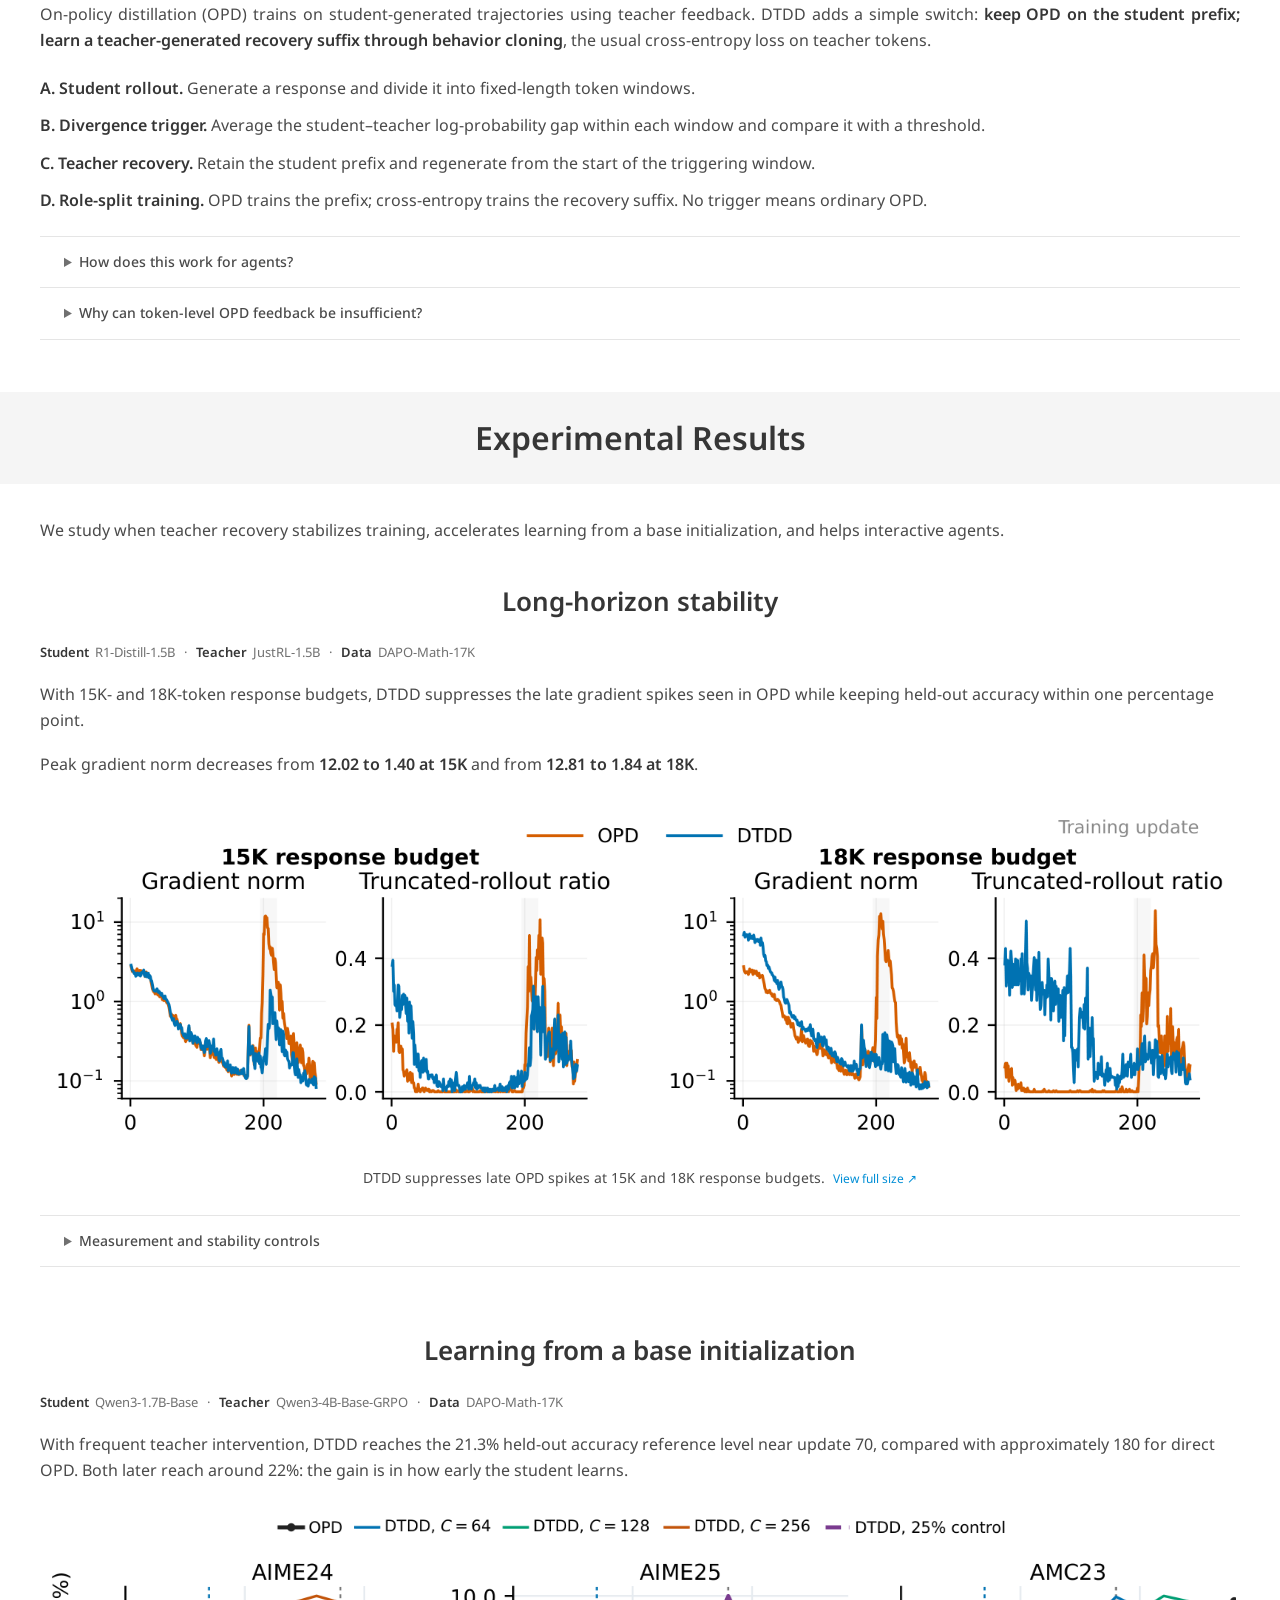
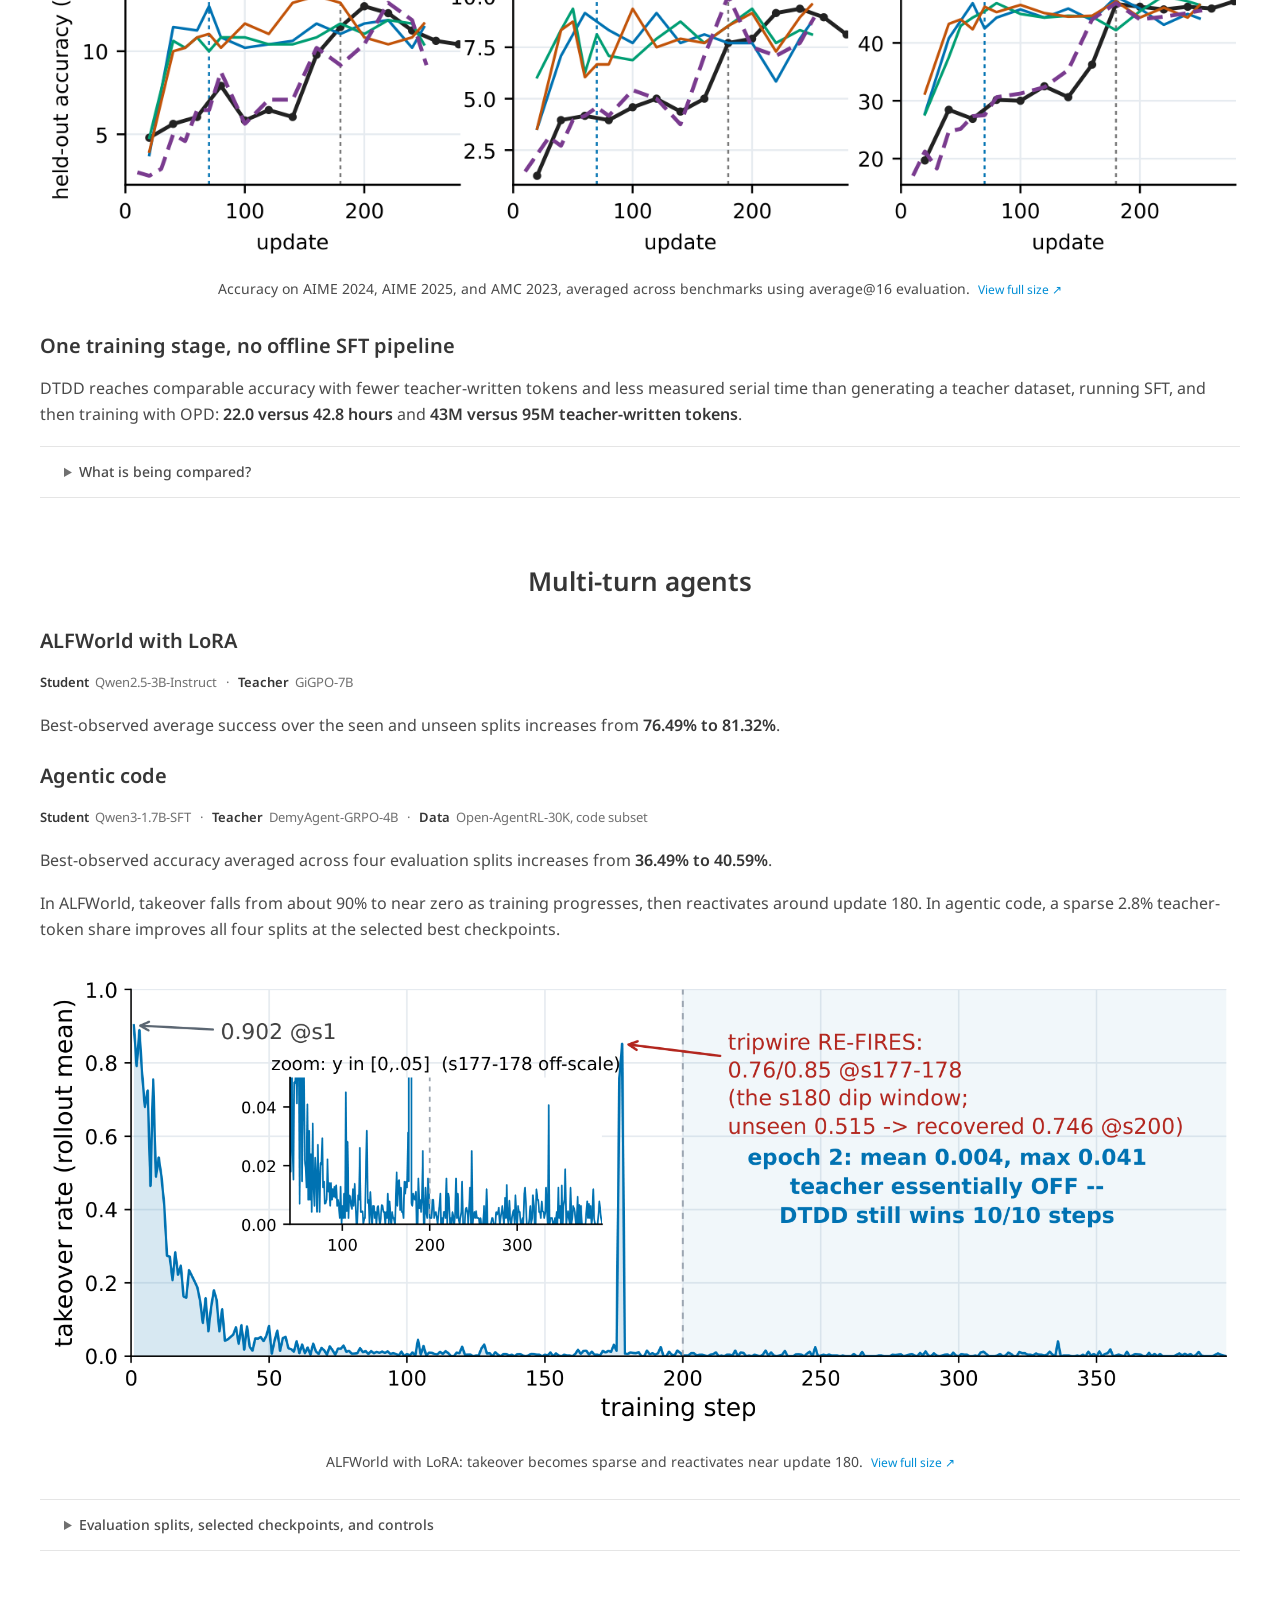
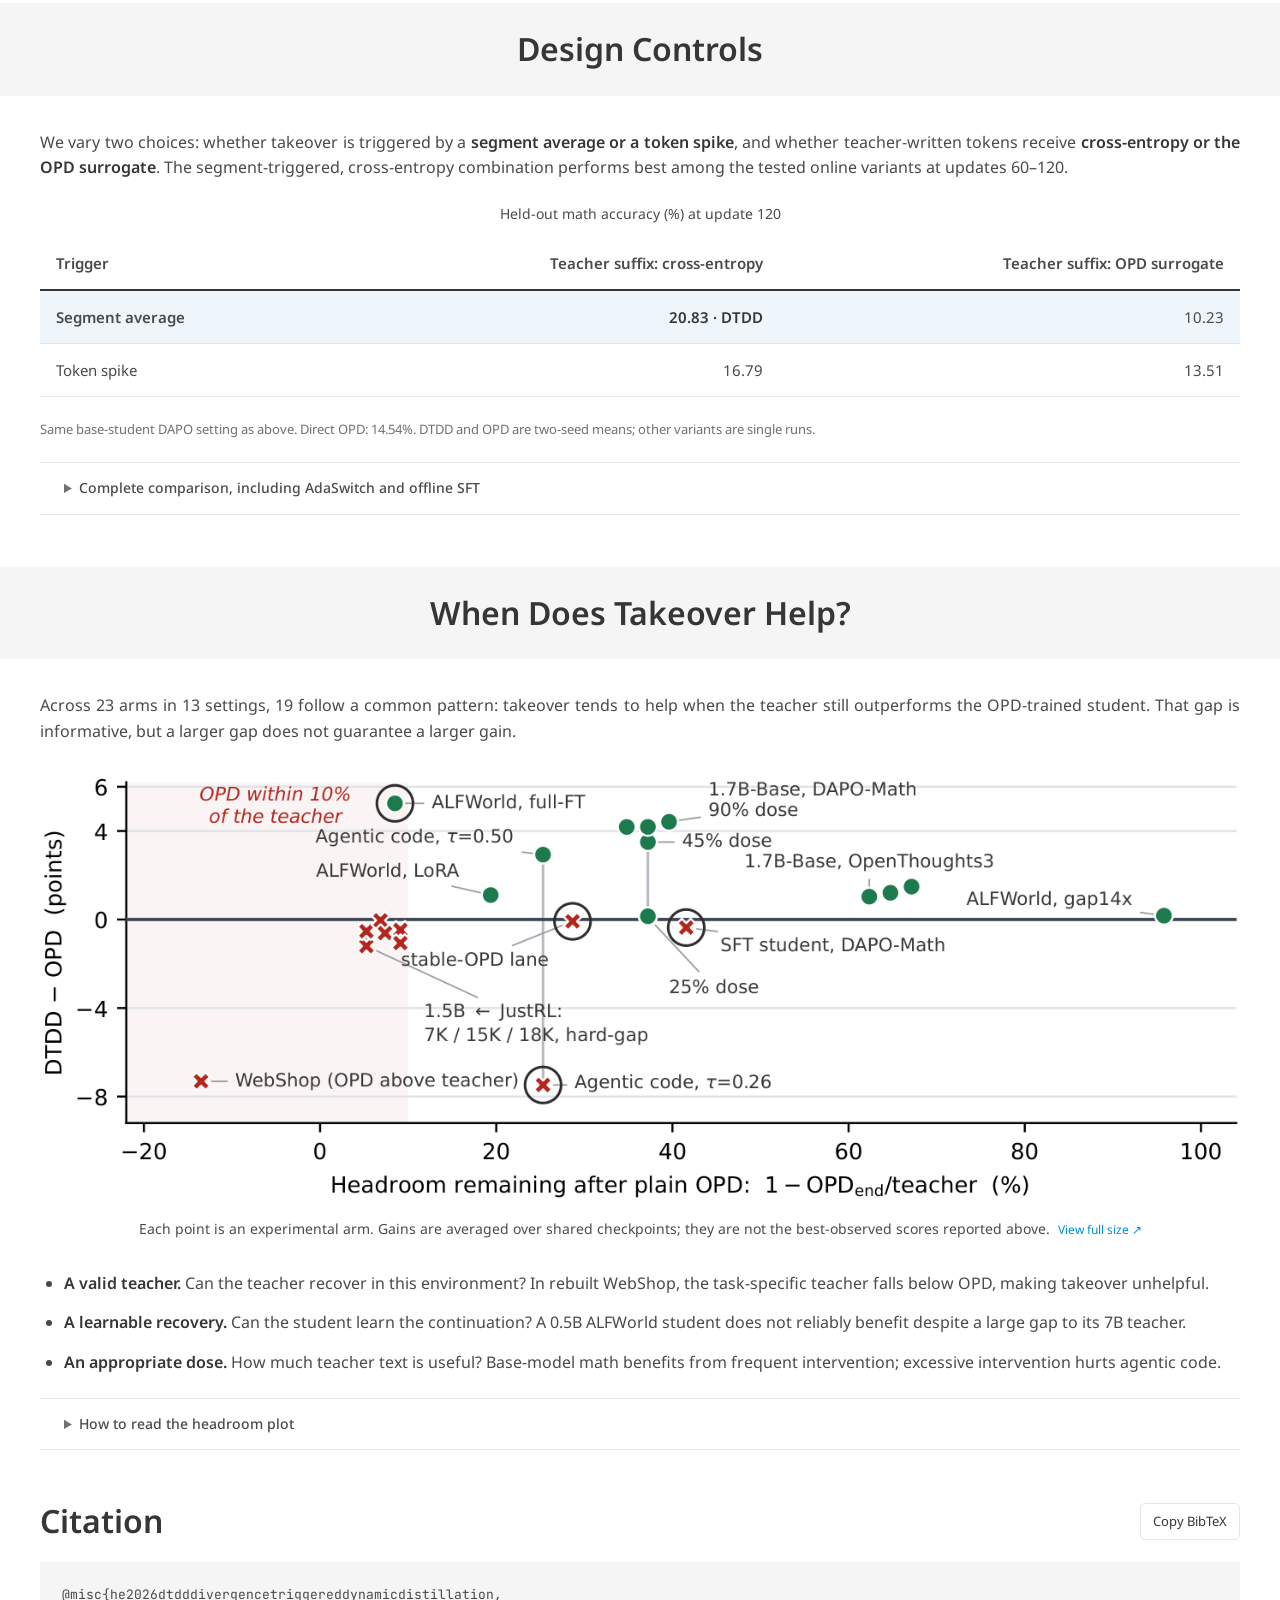
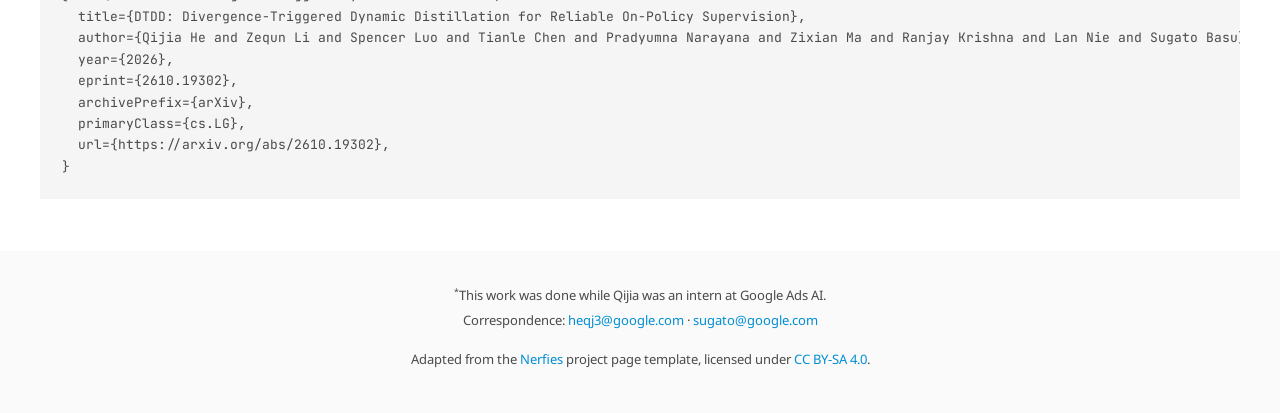
==== commit ef33b3f6: "Keep DTDD authors on one desktop row" ====
--- a/index.html
+++ b/index.html
@@ -23,7 +23,7 @@
   <link rel="preconnect" href="https://fonts.googleapis.com">
   <link rel="preconnect" href="https://fonts.gstatic.com" crossorigin>
   <link rel="stylesheet" href="https://fonts.googleapis.com/css2?family=Google+Sans:wght@400;500;600;700&family=Noto+Sans:wght@400;500;600;700&family=JetBrains+Mono:wght@400&display=swap">
-  <link rel="stylesheet" href="static/site.css">
+  <link rel="stylesheet" href="static/site.css?v=20261015-2">
   <script src="static/site.js" defer></script>
 </head>
 <body>
--- a/static/site.css
+++ b/static/site.css
@@ -25,7 +25,7 @@
 h4 { font-size: 20px; font-weight: 600; }
 strong, b { font-weight: 600; color: var(--ink); }
 sup { font-size: .68em; }
-.hero { width: min(960px, calc(100% - 48px)); margin: 0 auto; padding: 48px 0 32px; text-align: center; }
+.hero { width: min(1400px, calc(100% - 48px)); margin: 0 auto; padding: 48px 0 32px; text-align: center; }
 .publication-subtitle { font-size: 32px; line-height: 1.3; margin: 12px 0 26px; text-wrap: balance; }
 .authors { font: 20px/1.7 "Google Sans", "Noto Sans", sans-serif; text-wrap: balance; }
 .authors span { white-space: nowrap; }
@@ -39,9 +39,9 @@
 .button:not(.unavailable):hover { background: #292929; color: #fff; text-decoration: none; }
 .unavailable { background: #575757; cursor: default; }
 .resource-status { font-size: 12px; }
-.teaser { width: min(960px, calc(100% - 48px)); margin: 24px auto 0; }
+.teaser { width: min(1200px, calc(100% - 48px)); margin: 24px auto 0; }
 section { display: flex; flex-direction: column; align-items: center; gap: 22px; padding-top: 52px; min-width: 0; }
-section > * { width: min(960px, calc(100% - 48px)); min-width: 0; }
+section > * { width: min(1200px, calc(100% - 48px)); min-width: 0; }
 .section-heading { width: 100%; background: var(--soft); padding: 27px 24px; margin-bottom: 12px; }
 .section-intro { text-align: justify; }
 .abstract { padding: 48px 0 4px; }
@@ -90,7 +90,7 @@
 .copy:hover, .viewer-toolbar button:hover, .viewer-toolbar a:hover { background: var(--soft); }
 pre { font: 13px/1.65 "JetBrains Mono", ui-monospace, monospace; margin: 0; padding: 22px; background: var(--soft); overflow-x: auto; }
 footer { margin-top: 52px; padding: 32px 24px 42px; background: #fafafa; font-size: 13px; text-align: center; line-height: 1.9; }
-footer p { max-width: 960px; margin-inline: auto; }
+footer p { max-width: 1200px; margin-inline: auto; }
 footer .attribution { margin-top: 14px; }
 .skip-link { position: fixed; top: 8px; left: 12px; z-index: 10; padding: 8px 14px; background: var(--paper); transform: translateY(-160%); }
 .skip-link:focus { transform: translateY(0); }
@@ -106,6 +106,9 @@
 .viewer-canvas.zoomed { display: block; }
 .viewer-canvas.zoomed img { width: var(--zoom-width); margin: 0; }
 #viewer-description { font-size: 13px; color: var(--muted); }
+@media (min-width: 1400px) {
+  .authors { white-space: nowrap; }
+}
 @media (max-width: 700px) {
   .hero { padding-top: 36px; }
   h1 { font-size: 36px; }
